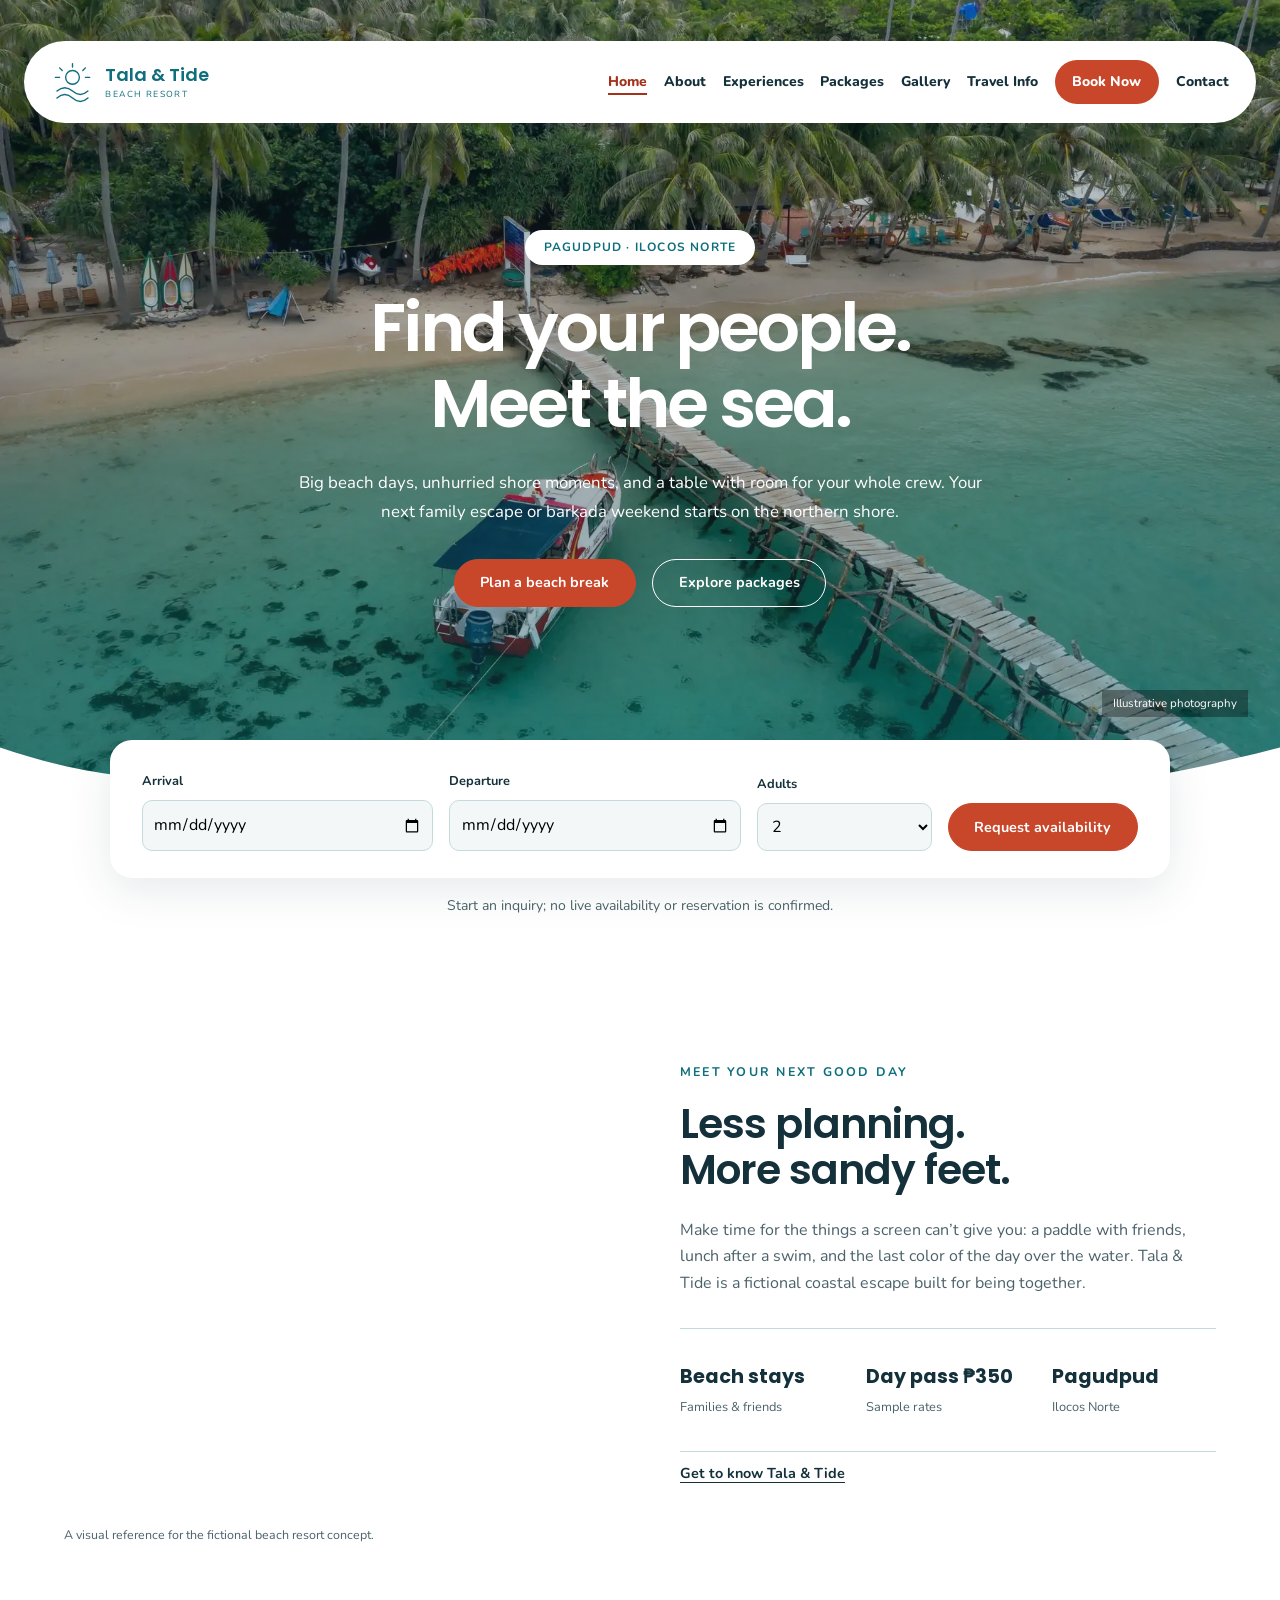
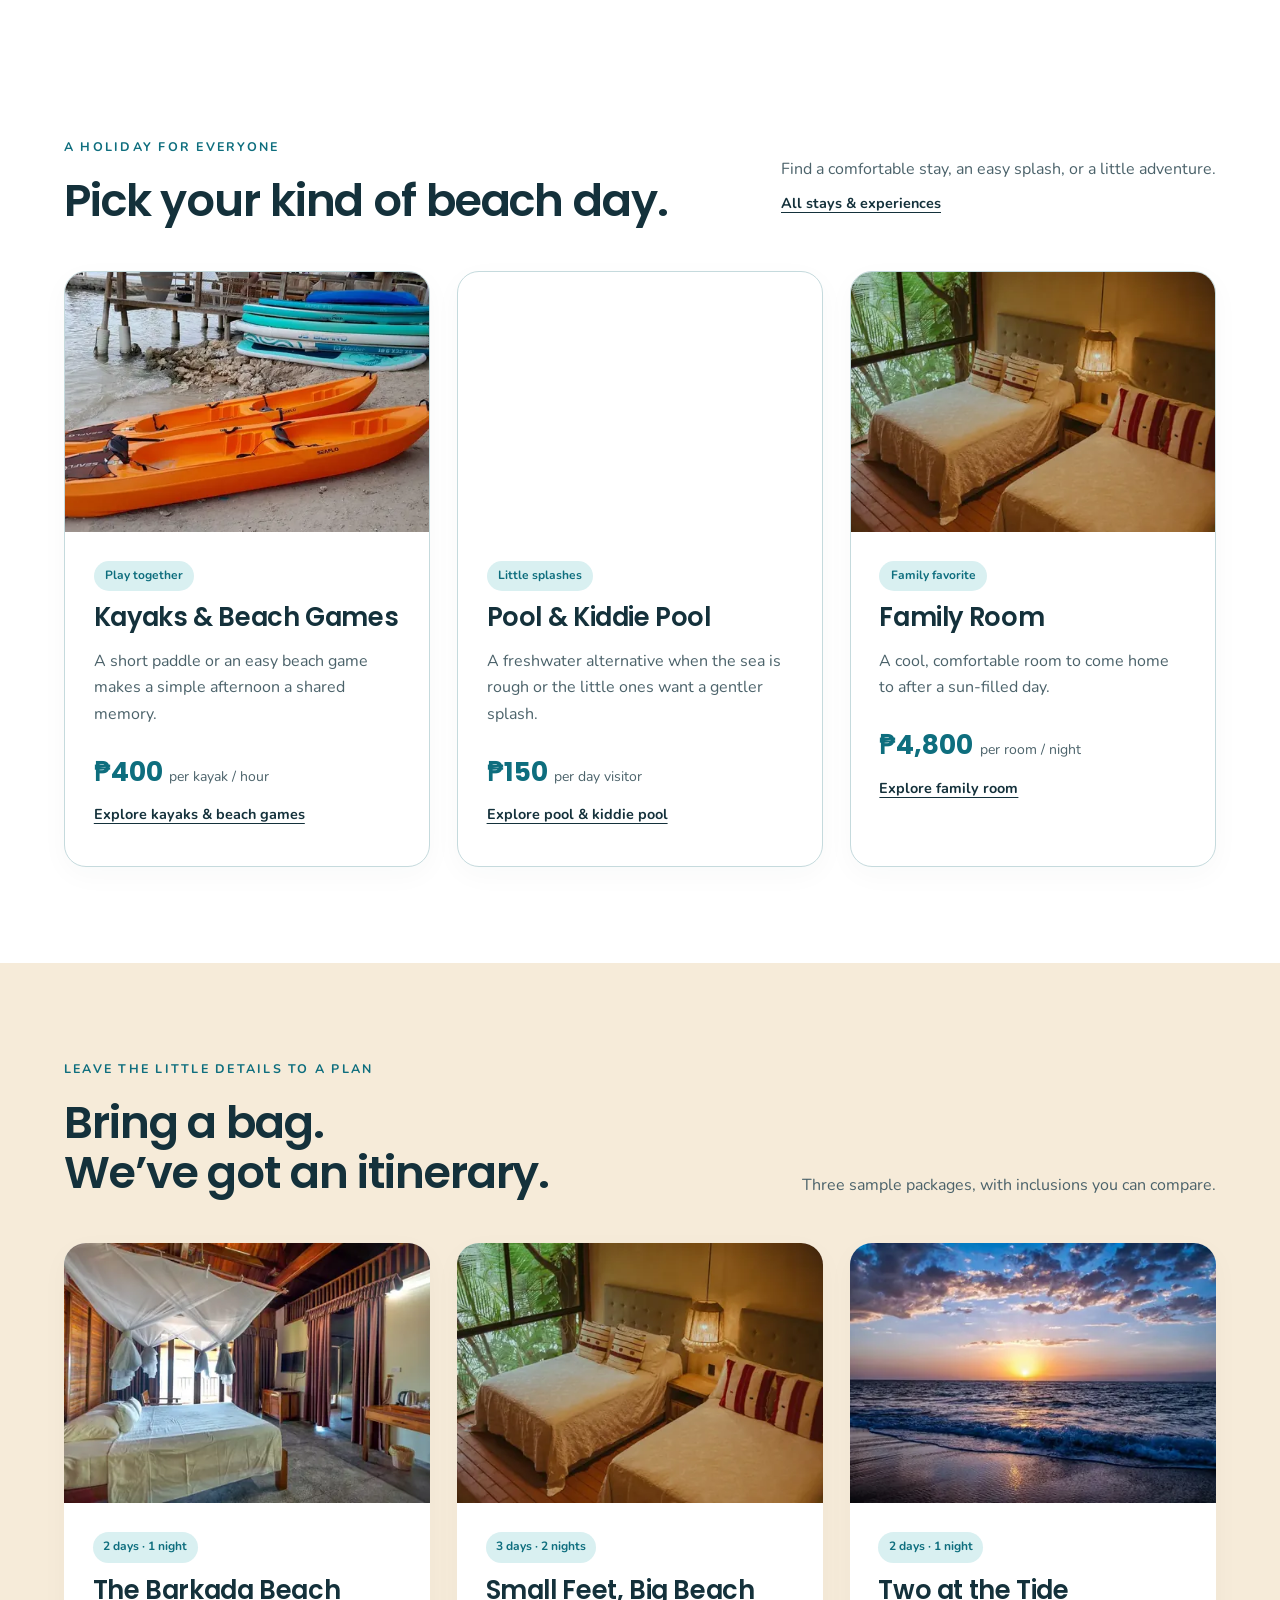
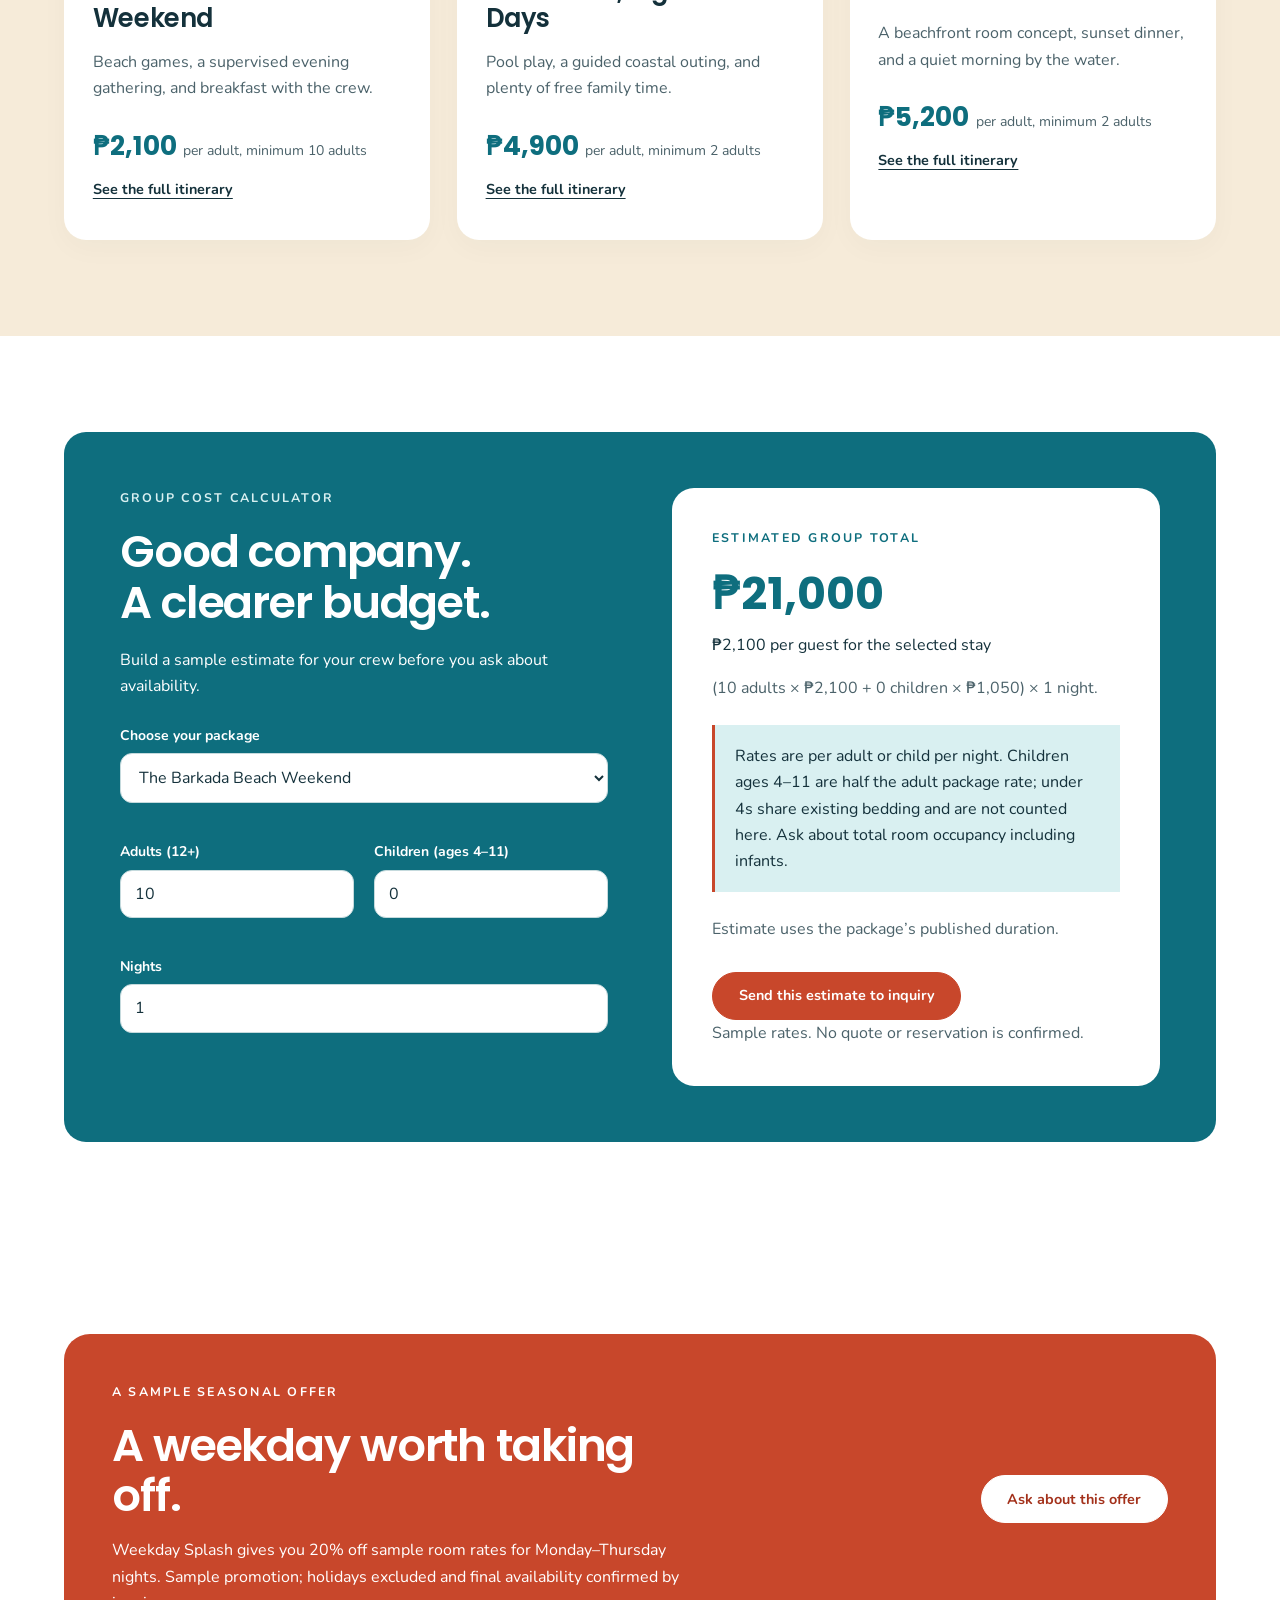
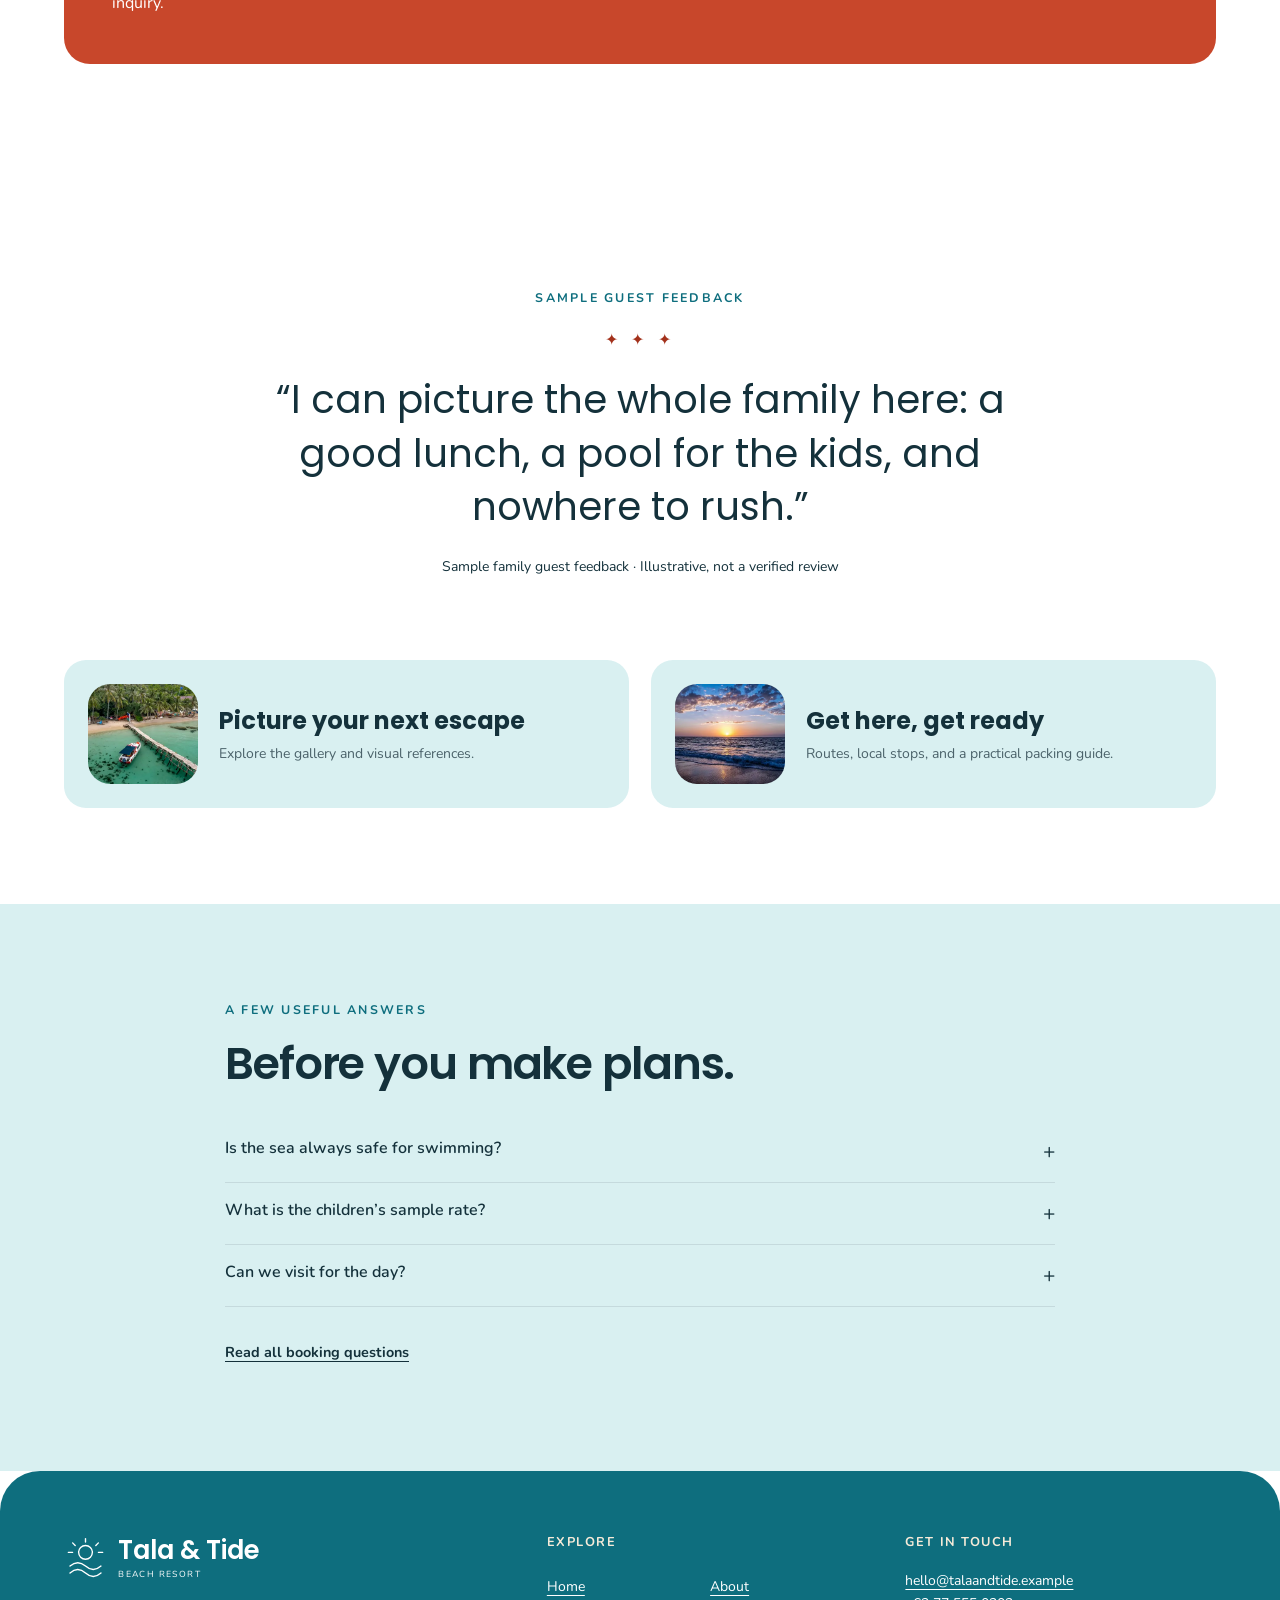
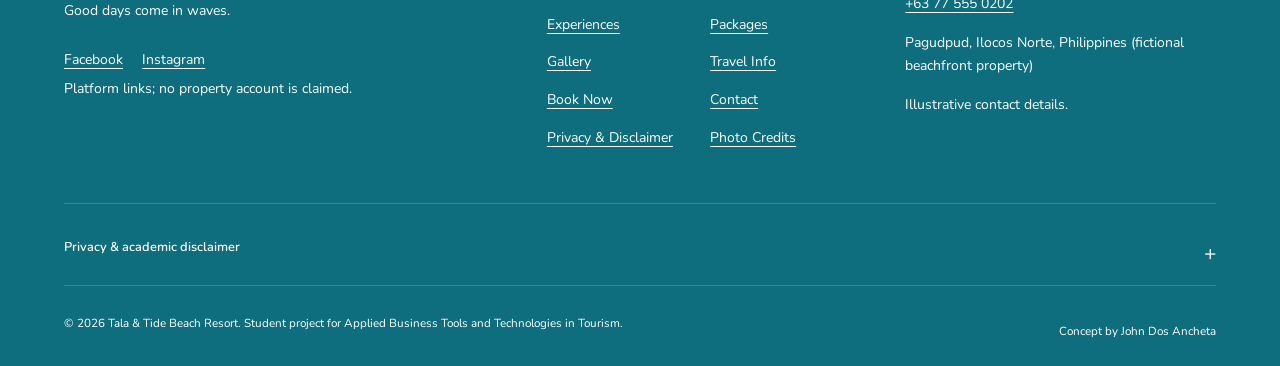
==== index.html @ 5be18d42 "Publish complete website for GitHub Pages" ====
<!DOCTYPE html><html lang="en"><head><meta charset="UTF-8"><meta name="viewport" content="width=device-width, initial-scale=1"><title>Tala &amp; Tide Beach Resort | Shared Escapes in Pagudpud</title><meta name="description" content="Meet Tala &amp; Tide Beach Resort, a fictional Pagudpud escape for families and friends. Explore beach stays, packages, a group calculator, and travel advice."><meta name="theme-color" content="#0E6E7E"><meta property="og:type" content="website"><meta property="og:title" content="Tala &amp; Tide Beach Resort | Shared Escapes in Pagudpud"><meta property="og:description" content="Meet Tala &amp; Tide Beach Resort, a fictional Pagudpud escape for families and friends. Explore beach stays, packages, a group calculator, and travel advice."><meta property="og:site_name" content="Tala &amp; Tide Beach Resort"><link rel="icon" type="image/svg+xml" href="data:image/svg+xml,%3Csvg%20xmlns%3D%22http%3A//www.w3.org/2000/svg%22%20viewBox%3D%220%200%2050%2050%22%3E%3Crect%20width%3D%2250%22%20height%3D%2250%22%20rx%3D%2212%22%20fill%3D%22%230E6E7E%22/%3E%3Cg%20transform%3D%22translate%283%203%29%20scale%28.88%29%22%20fill%3D%22none%22%20stroke%3D%22%23fff%22%20stroke-width%3D%222%22%3E%3Ccircle%20cx%3D%2225%22%20cy%3D%2219%22%20r%3D%228%22/%3E%3Cpath%20d%3D%22M25%203v4M10%208l3%203M40%208l-3%203M5%2019h5M40%2019h5M7%2035q9-8%2018%200t18%200M7%2043q9-8%2018%200t18%200%22/%3E%3C/g%3E%3C/svg%3E"><link rel="preload" href="fonts/nunito-latin.woff2" as="font" type="font/woff2" crossorigin><link rel="preload" href="fonts/poppins-600-latin.woff2" as="font" type="font/woff2" crossorigin><link rel="stylesheet" href="css/style.css"><script type="application/ld+json">{"@context": "https://schema.org", "@type": "Resort", "name": "Tala & Tide Beach Resort", "description": "Beach resort academic concept. Fictional property, rates, and contacts; no reservations or payments.", "address": {"@type": "PostalAddress", "addressLocality": "Pagudpud", "addressRegion": "Ilocos Norte", "addressCountry": "PH"}}</script><script defer src="js/form-config.js"></script><script defer src="js/site-data.js"></script><script defer src="js/main.js"></script></head><body class="coast"><a class="skip-link" href="#main">Skip to content</a><header class="site-header"><div class="header-inner "><a class="brand" href="index.html"><svg class="brand-mark" viewBox="0 0 50 50" fill="none" stroke="currentColor" stroke-width="1.6" stroke-linecap="round" stroke-linejoin="round" aria-hidden="true"><circle cx="25" cy="19" r="8"/><path d="M25 3v4M10 8l3 3M40 8l-3 3M5 19h5M40 19h5M7 35q9-8 18 0t18 0M7 43q9-8 18 0t18 0"/></svg><span class="brand-text"><strong>Tala &amp; Tide</strong><span>Beach resort</span></span><span class="sr-only">Home</span></a><button class="menu-toggle" aria-controls="site-nav" aria-expanded="false" aria-label="Open navigation"><svg viewBox="0 0 24 24" fill="none" stroke="currentColor" stroke-width="1.6" aria-hidden="true"><path d="M3 6h18M3 12h18M3 18h18"/></svg></button><nav class="site-nav" id="site-nav" aria-label="Main navigation"><span class="nav-mobile-brand">Tala &amp; Tide</span><button class="menu-close" aria-label="Close navigation">×</button><ul class="nav-list"><li><a  href="index.html" aria-current="page">Home</a></li><li><a  href="about.html" >About</a></li><li><a  href="stay.html" >Experiences</a></li><li><a  href="packages.html" >Packages</a></li><li><a  href="gallery.html" >Gallery</a></li><li><a  href="travel-info.html" >Travel Info</a></li><li><a class="nav-book" href="booking.html" >Book Now</a></li><li><a  href="contact.html" >Contact</a></li></ul></nav></div></header><main id="main"><section class="hero"><img class="hero-image" src="images/hero-shore.webp" srcset="images/hero-shore-480.webp 480w, images/hero-shore-640.webp 640w, images/hero-shore-960.webp 960w, images/hero-shore.webp 1800w" sizes="100vw" alt="Palm-lined beach with a wooden dock and boat on turquoise water" width="1800" height="1199" fetchpriority="high" decoding="async"><div class="hero-content wrap"><span class="eyebrow">Pagudpud · Ilocos Norte</span><h1>Find your people.<br>Meet the sea.</h1><p class="hero-intro">Big beach days, unhurried shore moments, and a table with room for your whole crew. Your next family escape or barkada weekend starts on the northern shore.</p><div class="actions"><a class="button " href="booking.html">Plan a beach break</a><a class="button light" href="packages.html">Explore packages</a></div></div><svg class="wave" viewBox="0 0 1440 100" preserveAspectRatio="none" aria-hidden="true"><path d="M0 35C280 130 430 0 720 45S1150 110 1440 35V100H0Z" fill="#fff"/></svg><span class="hero-note">Illustrative photography</span></section><div class="wrap availability-wrap"><form id="availability-form" class="availability" action="booking.html"><div><label for="quick-checkin">Arrival</label><input id="quick-checkin" name="checkin" type="date" required></div><div><label for="quick-checkout">Departure</label><input id="quick-checkout" name="checkout" type="date" required></div><div><label for="quick-guests">Adults</label><select id="quick-guests" name="adults"><option>2</option><option>4</option><option>6</option><option>8</option><option>10</option><option>12</option><option>15</option></select></div><button class="button" type="submit">Request availability</button><p id="availability-error" class="field-error" hidden>Choose an arrival from today onward and a departure after arrival.</p></form><p class="small muted" style="text-align:center;margin-top:1rem">Start an inquiry; no live availability or reservation is confirmed.</p></div><section class="section " id="discover"><div class="wrap intro-split"><div class="intro-photo reveal"><img class="" src="images/palm-beach.webp" srcset="images/palm-beach-480.webp 480w, images/palm-beach-640.webp 640w, images/palm-beach-960.webp 960w, images/palm-beach.webp 1100w" sizes="(max-width:767px) calc(100vw - 32px), (max-width:1023px) 50vw, 40vw" alt="Palm trees and sandy shoreline beneath a clear sky" width="1100" height="1467" loading="lazy" decoding="async"><p class="photo-caption">A visual reference for the fictional beach resort concept.</p></div><div class="intro-copy reveal"><span class="eyebrow">Meet your next good day</span><h2>Less planning.<br> More sandy feet.</h2><p class="muted">Make time for the things a screen can’t give you: a paddle with friends, lunch after a swim, and the last color of the day over the water. Tala & Tide is a fictional coastal escape built for being together.</p><div class="quick-facts"><div><strong>Beach stays</strong><span>Families & friends</span></div><div><strong>Day pass ₱350</strong><span>Sample rates</span></div><div><strong>Pagudpud</strong><span>Ilocos Norte</span></div></div><a class="text-link" href="about.html">Get to know Tala & Tide</a></div></div></section><section class="section"><div class="wrap"><div class="section-heading"><div><span class="eyebrow">A holiday for everyone</span><h2>Pick your kind of beach day.</h2></div><div><p class="muted">Find a comfortable stay, an easy splash, or a little adventure.</p><a class="text-link" href="stay.html">All stays & experiences</a></div></div><div class="card-grid"><article class="card reveal" data-offering="kayak-games"><img class="card-image" src="images/kayaks.webp" srcset="images/kayaks-480.webp 480w, images/kayaks-640.webp 640w, images/kayaks-960.webp 960w, images/kayaks.webp 1100w" sizes="(max-width:767px) calc(100vw - 32px), (max-width:1023px) 50vw, 40vw" alt="Orange kayaks and paddleboards resting on a sandy beach" width="1100" height="619" loading="lazy" decoding="async"><div class="card-body"><span class="card-tag">Play together</span><h3>Kayaks &amp; Beach Games</h3><p class="muted">A short paddle or an easy beach game makes a simple afternoon a shared memory.</p><div class="card-price"><strong>₱400</strong><span>per kayak / hour</span></div><a class="text-link" href="stay.html#kayak-games">Explore kayaks &amp; beach games</a></div></article><article class="card reveal" data-offering="pool-time"><img class="card-image" src="images/ocean-pool.webp" srcset="images/ocean-pool-480.webp 480w, images/ocean-pool-640.webp 640w, images/ocean-pool-960.webp 960w, images/ocean-pool.webp 1100w" sizes="(max-width:767px) calc(100vw - 32px), (max-width:1023px) 50vw, 40vw" alt="Tropical resort swimming pool beside the ocean and palm trees" width="1100" height="825" loading="lazy" decoding="async"><div class="card-body"><span class="card-tag">Little splashes</span><h3>Pool &amp; Kiddie Pool</h3><p class="muted">A freshwater alternative when the sea is rough or the little ones want a gentler splash.</p><div class="card-price"><strong>₱150</strong><span>per day visitor</span></div><a class="text-link" href="stay.html#pool-time">Explore pool &amp; kiddie pool</a></div></article><article class="card reveal" data-offering="family-room"><img class="card-image" src="images/room-twin.webp" srcset="images/room-twin-480.webp 480w, images/room-twin-640.webp 640w, images/room-twin-960.webp 960w, images/room-twin.webp 1100w" sizes="(max-width:767px) calc(100vw - 32px), (max-width:1023px) 50vw, 40vw" alt="Twin beds in a resort bedroom with a tropical window view" width="1100" height="734" loading="lazy" decoding="async"><div class="card-body"><span class="card-tag">Family favorite</span><h3>Family Room</h3><p class="muted">A cool, comfortable room to come home to after a sun-filled day.</p><div class="card-price"><strong>₱4,800</strong><span>per room / night</span></div><a class="text-link" href="stay.html#family-room">Explore family room</a></div></article></div></div></section><section class="section sand-section"><div class="wrap"><div class="section-heading"><div><span class="eyebrow">Leave the little details to a plan</span><h2>Bring a bag.<br>We’ve got an itinerary.</h2></div><div><p class="muted">Three sample packages, with inclusions you can compare.</p></div></div><div class="card-grid"><article class="card mini-package reveal"><img class="card-image" src="images/room-canopy.webp" srcset="images/room-canopy-480.webp 480w, images/room-canopy-640.webp 640w, images/room-canopy-960.webp 960w, images/room-canopy.webp 1100w" sizes="(max-width:767px) calc(100vw - 32px), (max-width:1023px) 50vw, 40vw" alt="Tropical bedroom with a canopy bed" width="1100" height="734" loading="lazy" decoding="async"><div class="card-body"><span class="card-tag">2 days · 1 night</span><h3>The Barkada Beach Weekend</h3><p class="muted">Beach games, a supervised evening gathering, and breakfast with the crew.</p><div class="card-price"><strong>₱2,100</strong><span>per adult, minimum 10 adults</span></div><a class="text-link" href="packages.html#barkada-weekend">See the full itinerary</a></div></article><article class="card mini-package reveal"><img class="card-image" src="images/room-twin.webp" srcset="images/room-twin-480.webp 480w, images/room-twin-640.webp 640w, images/room-twin-960.webp 960w, images/room-twin.webp 1100w" sizes="(max-width:767px) calc(100vw - 32px), (max-width:1023px) 50vw, 40vw" alt="Twin beds in a resort bedroom with a tropical window view" width="1100" height="734" loading="lazy" decoding="async"><div class="card-body"><span class="card-tag">3 days · 2 nights</span><h3>Small Feet, Big Beach Days</h3><p class="muted">Pool play, a guided coastal outing, and plenty of free family time.</p><div class="card-price"><strong>₱4,900</strong><span>per adult, minimum 2 adults</span></div><a class="text-link" href="packages.html#family-fun">See the full itinerary</a></div></article><article class="card mini-package reveal"><img class="card-image" src="images/sunset.webp" srcset="images/sunset-480.webp 480w, images/sunset-640.webp 640w, images/sunset-960.webp 960w, images/sunset.webp 1100w" sizes="(max-width:767px) calc(100vw - 32px), (max-width:1023px) 50vw, 40vw" alt="Warm sunset colors over gentle ocean waves" width="1100" height="731" loading="lazy" decoding="async"><div class="card-body"><span class="card-tag">2 days · 1 night</span><h3>Two at the Tide</h3><p class="muted">A beachfront room concept, sunset dinner, and a quiet morning by the water.</p><div class="card-price"><strong>₱5,200</strong><span>per adult, minimum 2 adults</span></div><a class="text-link" href="packages.html#sunset-escape">See the full itinerary</a></div></article></div></div></section><section class="section"><div class="wrap"><div class="planner reveal" id="estimate"><div><span class="eyebrow">Group cost calculator</span><h2>Good company.<br>A clearer budget.</h2><p>Build a sample estimate for your crew before you ask about availability.</p><div id="group-calculator" class="form-grid" style="margin-top:1.5rem"><div class="field full"><label for="calc-package">Choose your package</label><select id="calc-package"><option value="barkada-weekend">The Barkada Beach Weekend</option><option value="family-fun">Small Feet, Big Beach Days</option><option value="sunset-escape">Two at the Tide</option></select></div><div class="field"><label for="calc-adults">Adults (12+)</label><input id="calc-adults" type="number" min="1" max="30" value="10"></div><div class="field"><label for="calc-children">Children (ages 4–11)</label><input id="calc-children" type="number" min="0" max="20" value="0"></div><div class="field full"><label for="calc-nights">Nights</label><input id="calc-nights" type="number" min="1" max="14" value="1"></div></div><p class="planner-error" id="calc-error" role="status"></p></div><div class="planner-result" aria-live="polite"><span class="eyebrow">Estimated group total</span><strong class="result-number" id="calc-total">₱21,000</strong><p id="calc-per-head">₱2,100 per guest for the selected stay</p><p id="calc-breakdown" class="small muted"></p><div class="notice">Rates are per adult or child per night. Children ages 4–11 are half the adult package rate; under 4s share existing bedding and are not counted here. Ask about total room occupancy including infants.</div><p id="calc-duration-note" class="small muted"></p><div class="actions"><a class="button" id="calc-result-link" href="booking.html?item=barkada-weekend&amp;adults=10">Send this estimate to inquiry</a></div><p class="small muted">Sample rates. No quote or reservation is confirmed.</p></div></div></div></section><section class="section"><div class="wrap"><div class="promo reveal"><div><span class="eyebrow">A sample seasonal offer</span><h2>A weekday worth taking off.</h2><p>Weekday Splash gives you 20% off sample room rates for Monday–Thursday nights. Sample promotion; holidays excluded and final availability confirmed by inquiry.</p></div><a class="button " href="booking.html">Ask about this offer</a></div></div></section><section class="section"><div class="wrap"><div class="review reveal"><span class="eyebrow">Sample guest feedback</span><span class="stars" aria-hidden="true">✦ ✦ ✦</span><blockquote>“I can picture the whole family here: a good lunch, a pool for the kids, and nowhere to rush.”</blockquote><cite>Sample family guest feedback · Illustrative, not a verified review</cite></div><div class="teaser-grid"><a class="teaser" href="gallery.html"><img class="" src="images/hero-shore.webp" srcset="images/hero-shore-480.webp 480w, images/hero-shore-640.webp 640w, images/hero-shore-960.webp 960w, images/hero-shore.webp 1800w" sizes="(max-width:767px) calc(100vw - 32px), (max-width:1023px) 50vw, 40vw" alt="Palm-lined beach with a wooden dock and boat on turquoise water" width="1800" height="1199" loading="lazy" decoding="async"><div><strong>Picture your next escape</strong><span>Explore the gallery and visual references.</span></div></a><a class="teaser" href="travel-info.html"><img class="" src="images/sunset.webp" srcset="images/sunset-480.webp 480w, images/sunset-640.webp 640w, images/sunset-960.webp 960w, images/sunset.webp 1100w" sizes="(max-width:767px) calc(100vw - 32px), (max-width:1023px) 50vw, 40vw" alt="Warm sunset colors over gentle ocean waves" width="1100" height="731" loading="lazy" decoding="async"><div><strong>Get here, get ready</strong><span>Routes, local stops, and a practical packing guide.</span></div></a></div></div></section><section class="section panel-section"><div class="wrap"><div class="faq"><span class="eyebrow">A few useful answers</span><h2>Before you make plans.</h2><details><summary>Is the sea always safe for swimming?</summary><p>No. Sea conditions can change quickly. Follow guides and flags, stay in designated areas, and choose the pool if swimming is not advised.</p></details><details><summary>What is the children’s sample rate?</summary><p>For package calculator estimates, ages 4–11 are half the adult package rate; under 4s are not counted and share existing bedding. The final room capacity and price need confirmation.</p></details><details><summary>Can we visit for the day?</summary><p>Yes. The Beach Day Pass covers stated access and shared seating. Private cottages are a separate option.</p></details><p class="faq-footer"><a class="text-link" href="booking.html#faq">Read all booking questions</a></p></div></div></section></main><footer class="site-footer"><div class="wrap"><div class="footer-top"><div class="footer-brand"><a class="brand" href="index.html"><svg class="brand-mark" viewBox="0 0 50 50" fill="none" stroke="currentColor" stroke-width="1.6" stroke-linecap="round" stroke-linejoin="round" aria-hidden="true"><circle cx="25" cy="19" r="8"/><path d="M25 3v4M10 8l3 3M40 8l-3 3M5 19h5M40 19h5M7 35q9-8 18 0t18 0M7 43q9-8 18 0t18 0"/></svg><span class="brand-text"><strong>Tala &amp; Tide</strong><span>Beach resort</span></span><span class="sr-only">Home</span></a><p>Good days come in waves.</p><div class="social-links"><a href="https://www.facebook.com/" target="_blank" rel="noopener noreferrer">Facebook</a><a href="https://www.instagram.com/" target="_blank" rel="noopener noreferrer">Instagram</a></div><p class="small">Platform links; no property account is claimed.</p></div><div><h2>Explore</h2><div class="footer-links"><a href="index.html">Home</a><a href="about.html">About</a><a href="stay.html">Experiences</a><a href="packages.html">Packages</a><a href="gallery.html">Gallery</a><a href="travel-info.html">Travel Info</a><a href="booking.html">Book Now</a><a href="contact.html">Contact</a><a href="#privacy">Privacy &amp; Disclaimer</a><a href="gallery.html#photo-credits">Photo Credits</a></div></div><div><h2>Get in touch</h2><p><a href="mailto:hello@talaandtide.example">hello@talaandtide.example</a><br><a href="tel:+63775550202">+63 77 555 0202</a></p><p>Pagudpud, Ilocos Norte, Philippines (fictional beachfront property)</p><p class="small">Illustrative contact details.</p></div></div><details class="footer-policy" id="privacy"><summary>Privacy &amp; academic disclaimer</summary><p>This website was created for academic purposes. Business, rates, and contact details are fictional. No personal data is stored. In the current demonstration, form entries stay on the page and are not sent. A copied or downloaded draft stays under your control. No reservations or payments are made.</p><p>Photographs are licensed visual references, not photographs of this fictional property. Sample guest feedback is illustrative, not verified testimony. Maps show public town references. Any future inquiry service must have its privacy terms reviewed before activation.</p></details><div class="footer-bottom"><p>© 2026 Tala &amp; Tide Beach Resort. Student project for Applied Business Tools and Technologies in Tourism.</p><p>Concept by John Dos Ancheta</p></div></div></footer></body></html>
---- css/style.css ----
/* Self-hosted Google Fonts; latin subset; source records and OFL licenses included. */

/* latin: Nunito */
@font-face {
  font-family: 'Nunito';
  font-style: normal;
  font-weight: 400 800;
  font-display: swap;
  src: url('../fonts/nunito-latin.woff2') format('woff2');
  unicode-range: U+0000-00FF, U+0131, U+0152-0153, U+02BB-02BC, U+02C6, U+02DA, U+02DC, U+0304, U+0308, U+0329, U+2000-206F, U+20AC, U+2122, U+2191, U+2193, U+2212, U+2215, U+FEFF, U+FFFD;
}

/* latin: Poppins */
@font-face {
  font-family: 'Poppins';
  font-style: normal;
  font-weight: 400;
  font-display: swap;
  src: url('../fonts/poppins-400-latin.woff2') format('woff2');
  unicode-range: U+0000-00FF, U+0131, U+0152-0153, U+02BB-02BC, U+02C6, U+02DA, U+02DC, U+0304, U+0308, U+0329, U+2000-206F, U+20AC, U+2122, U+2191, U+2193, U+2212, U+2215, U+FEFF, U+FFFD;
}

/* latin: Poppins */
@font-face {
  font-family: 'Poppins';
  font-style: normal;
  font-weight: 500;
  font-display: swap;
  src: url('../fonts/poppins-500-latin.woff2') format('woff2');
  unicode-range: U+0000-00FF, U+0131, U+0152-0153, U+02BB-02BC, U+02C6, U+02DA, U+02DC, U+0304, U+0308, U+0329, U+2000-206F, U+20AC, U+2122, U+2191, U+2193, U+2212, U+2215, U+FEFF, U+FFFD;
}

/* latin: Poppins */
@font-face {
  font-family: 'Poppins';
  font-style: normal;
  font-weight: 600;
  font-display: swap;
  src: url('../fonts/poppins-600-latin.woff2') format('woff2');
  unicode-range: U+0000-00FF, U+0131, U+0152-0153, U+02BB-02BC, U+02C6, U+02DA, U+02DC, U+0304, U+0308, U+0329, U+2000-206F, U+20AC, U+2122, U+2191, U+2193, U+2212, U+2215, U+FEFF, U+FFFD;
}

/* latin: Poppins */
@font-face {
  font-family: 'Poppins';
  font-style: normal;
  font-weight: 700;
  font-display: swap;
  src: url('../fonts/poppins-700-latin.woff2') format('woff2');
  unicode-range: U+0000-00FF, U+0131, U+0152-0153, U+02BB-02BC, U+02C6, U+02DA, U+02DC, U+0304, U+0308, U+0329, U+2000-206F, U+20AC, U+2122, U+2191, U+2193, U+2212, U+2215, U+FEFF, U+FFFD;
}

*{box-sizing:border-box}html{scroll-behavior:smooth;scroll-padding-top:7rem}body{margin:0;background:var(--paper);color:var(--ink);font-family:var(--body-font);font-size:1rem;line-height:1.65}body.menu-open{overflow:hidden}button,input,select,textarea{font:inherit}button,a,input,select,textarea,summary{-webkit-tap-highlight-color:transparent}img{display:block;width:100%;height:auto}a{color:inherit;text-underline-offset:.25em}button{cursor:pointer}button:disabled{cursor:wait;opacity:.65}a,button{touch-action:manipulation}h1,h2,h3,h4,p{margin:0}h1,h2,h3,h4{font-family:var(--heading-font);font-weight:var(--heading-weight,500);line-height:1.12}h1{font-size:clamp(2.65rem,5vw,4.8rem);letter-spacing:-.035em}h2{font-size:clamp(2rem,3.5vw,3.3rem);letter-spacing:-.025em}h3{font-size:1.6rem;letter-spacing:-.015em}p+p{margin-top:1rem}ul,ol{padding-left:1.25rem}li+li{margin-top:.4rem}::selection{background:var(--accent);color:white}:focus-visible{outline:3px solid var(--focus);outline-offset:5px}input:focus-visible,select:focus-visible,textarea:focus-visible{outline-offset:2px}button{border:0}.skip-link{position:fixed;top:1rem;left:1rem;z-index:1000;padding:1rem;background:var(--primary);color:white;transform:translateY(-200%)}.skip-link:focus{transform:translateY(0)}.sr-only{position:absolute;width:1px;height:1px;overflow:hidden;clip:rect(0,0,0,0);white-space:nowrap}.wrap{width:min(1200px,calc(100% - 6rem));margin-inline:auto}.section{padding-block:6rem}.section-heading{display:flex;align-items:flex-end;justify-content:space-between;gap:2rem;margin-bottom:2.8rem}.section-heading p{max-width:30rem}.eyebrow{font-size:.78rem;font-weight:700;letter-spacing:.18em;text-transform:uppercase;display:block;margin-bottom:1.15rem;color:var(--primary)}.muted{color:var(--muted)}.small{font-size:.875rem}.section-number{font-family:var(--heading-font);font-size:3rem;color:var(--accent)}.button{display:inline-flex;align-items:center;justify-content:center;min-height:48px;padding:.8rem 1.6rem;text-decoration:none;font-size:.9rem;font-weight:700;background:var(--accent);color:var(--button-text);border:1px solid var(--accent);border-radius:var(--radius);transition:background .2s,transform .2s,box-shadow .2s;line-height:1.4;text-align:center}.button:hover{transform:translateY(-2px);background:var(--accent-dark);border-color:var(--accent-dark)}.button.secondary{background:transparent;color:var(--primary);border-color:var(--primary)}.button.secondary:hover{background:var(--panel)}.button.light{background:transparent;color:#fff;border-color:#fff}.button.light:hover{background:#ffffff18}.text-link{display:inline-flex;align-items:center;min-height:44px;font-size:.9rem;font-weight:700}.actions{display:flex;flex-wrap:wrap;gap:1rem;align-items:center;margin-top:1.8rem}.brand{display:flex;align-items:center;gap:.7rem;text-decoration:none;color:var(--primary);line-height:1.2}.brand-mark{width:38px;height:38px;flex:none}.brand-text strong{display:block;font-family:var(--heading-font);font-size:1.15rem;font-weight:var(--heading-weight,500)}.brand-text span{display:block;font-size:.65rem;letter-spacing:.16em;text-transform:uppercase;margin-top:.2rem}.header-inner{display:flex;align-items:center;justify-content:space-between;gap:1.4rem}.nav-list{display:flex;gap:1.35rem;align-items:center;list-style:none;padding:0;margin:0}.nav-list li+li{margin:0}.nav-list a{display:flex;align-items:center;min-height:44px;text-decoration:none;font-size:.84rem;font-weight:600;white-space:nowrap}.nav-list a:hover,.nav-list a[aria-current]{color:var(--accent-dark)}.nav-list a[aria-current]:not(.nav-book){box-shadow:inset 0 -2px var(--accent)}.nav-list a.nav-book{padding:.65rem 1.1rem;background:var(--accent);color:var(--button-text);border-radius:var(--radius)}.menu-toggle,.menu-close{display:none;width:48px;height:48px;border:1px solid var(--line);background:var(--paper);color:var(--ink);align-items:center;justify-content:center;font-size:1.5rem}.menu-toggle svg{width:23px;height:23px}.nav-mobile-brand{display:none}.hero{position:relative;isolation:isolate;overflow:hidden}.hero-image{position:absolute;inset:0;height:100%;object-fit:cover;z-index:-2}.hero .eyebrow,.hero .muted{color:inherit}.hero-content{position:relative}.hero-intro{max-width:36rem;margin-top:1.5rem;font-size:1.08rem;line-height:1.75}.hero-note{position:absolute;bottom:1.5rem;right:2rem;color:white;font-size:.72rem;background:#0005;padding:.25rem .7rem}.hero-bottom{display:flex;align-items:center;justify-content:space-between;gap:2rem}.hero-bottom span{font-size:.78rem;letter-spacing:.12em;text-transform:uppercase}.subhero{padding:4.6rem 0 3.8rem;border-bottom:1px solid var(--line);background:var(--panel)}.subhero .wrap{display:grid;grid-template-columns:1.5fr 1fr;gap:3rem;align-items:center}.subhero p{max-width:42rem;margin-top:1.35rem}.subhero img{height:260px;object-fit:cover;border-radius:var(--card-radius)}.subhero .breadcrumb{font-size:.8rem;margin-bottom:1rem;color:var(--muted)}.intro-split{display:grid;grid-template-columns:1fr 1fr;gap:5rem;align-items:center}.intro-photo{position:relative}.intro-photo img{height:500px;object-fit:cover;border-radius:var(--card-radius)}.photo-caption{margin-top:.7rem;font-size:.78rem;color:var(--muted)}.intro-copy>p{margin-top:1.5rem}.quick-facts{display:grid;grid-template-columns:repeat(3,1fr);gap:1.4rem;padding-block:2rem;border-block:1px solid var(--line);margin-top:2rem}.quick-facts strong{display:block;font-family:var(--heading-font);font-size:1.2rem}.quick-facts span{font-size:.8rem;color:var(--muted)}.card-grid{display:grid;grid-template-columns:repeat(3,minmax(0,1fr));gap:1.65rem}.card{overflow:hidden;border:1px solid var(--line);border-radius:var(--card-radius);background:var(--card-bg,var(--paper));box-shadow:var(--card-shadow,none);position:relative}.card-image{height:260px;object-fit:cover;transition:transform .3s}.card:hover .card-image{transform:scale(1.025)}.card-body{padding:1.8rem}.card-tag{display:inline-block;color:var(--primary);font-size:.75rem;font-weight:700;letter-spacing:.09em;text-transform:uppercase;margin-bottom:.8rem}.card h3{margin-bottom:1rem}.card p{margin-bottom:1rem}.card-price{display:flex;align-items:baseline;gap:.4rem;margin-top:1.4rem;flex-wrap:wrap}.card-price strong{font-family:var(--heading-font);font-size:1.65rem;color:var(--primary)}.card-price span{font-size:.78rem;color:var(--muted)}.card .button{margin-top:1.2rem}.offering-meta{display:grid;grid-template-columns:1fr 1fr;gap:.8rem;font-size:.8rem;border-top:1px solid var(--line);padding-top:1rem}.offering-meta dt{font-weight:700}.offering-meta dd{margin:0;color:var(--muted)}.features{font-size:.9rem}.feature-grid{display:grid;grid-template-columns:repeat(4,1fr);gap:1.6rem}.feature-tile{padding:1.5rem 0;border-top:2px solid var(--accent)}.feature-tile h3{font-size:1.3rem;margin:.8rem 0}.feature-tile p{font-size:.95rem}.feature-index{font-size:.8rem;font-weight:700;color:var(--accent-dark);letter-spacing:.08em}.panel-section{background:var(--panel)}.dark-section{background:var(--primary);color:var(--paper)}.dark-section .eyebrow{color:var(--light-accent)}.dark-section .card{--card-bg:var(--paper);color:var(--ink)}.dark-section .muted{color:#ffffffb8}.promo{display:grid;grid-template-columns:1.4fr 1fr;gap:3rem;align-items:center;padding:3rem;background:var(--primary);color:white;border-radius:var(--card-radius);position:relative}.promo .eyebrow{color:var(--light-accent)}.promo p{margin-top:1rem;max-width:43rem}.promo .button{justify-self:end}.review{max-width:780px;text-align:center;margin:auto;padding:2rem 0}.review blockquote{font-family:var(--heading-font);font-size:clamp(1.7rem,3vw,2.7rem);line-height:1.4;margin:1.2rem 0}.review cite{font-style:normal;font-size:.875rem}.review .stars{color:var(--accent-dark);letter-spacing:.3em;font-size:1rem}.teaser-grid{display:grid;grid-template-columns:repeat(2,1fr);gap:1.4rem;margin-top:3rem}.teaser{display:flex;gap:1.3rem;align-items:center;padding:1.5rem;border:1px solid var(--line);text-decoration:none;border-radius:var(--card-radius);transition:background .2s}.teaser:hover{background:var(--panel)}.teaser strong{display:block;font-family:var(--heading-font);font-size:1.5rem}.teaser img{width:110px;height:100px;object-fit:cover;border-radius:var(--card-radius)}.teaser span{font-size:.875rem;color:var(--muted)}.availability{padding:1.7rem 2rem;display:grid;grid-template-columns:1fr 1fr .6fr auto;gap:1rem;align-items:end;background:white;color:var(--ink);position:relative;z-index:2;border-radius:22px;box-shadow:0 12px 45px #14313b1a}.availability label{font-size:.8rem;font-weight:700}.availability input,.availability select{background:#f4f7f7;border:1px solid var(--line);border-radius:10px;min-height:48px;padding:.65rem;width:100%;margin-top:.4rem}.planner{display:grid;grid-template-columns:1fr 1fr;gap:4rem;padding:3.5rem;background:var(--panel);border:1px solid var(--line);border-radius:var(--card-radius)}.planner h2{margin-bottom:1.2rem}.planner .field{margin-bottom:1rem}.planner-result{padding:2rem;background:var(--paper);border:1px solid var(--line);border-radius:var(--card-radius);align-self:center}.planner-result .result-number{font-family:var(--heading-font);font-size:2.8rem;line-height:1.2;color:var(--primary);display:block;margin:.7rem 0}.planner-result h3{margin:.7rem 0}.planner-result p{font-size:.9rem}.planner-error{color:#a12620;margin-top:1rem}.field label{display:block;font-size:.875rem;font-weight:700;margin-bottom:.4rem}.field input,.field select,.field textarea{width:100%;min-height:48px;border:1px solid var(--line);padding:.75rem .85rem;border-radius:var(--input-radius,4px);background:var(--paper);color:var(--ink);line-height:1.4}.field textarea{min-height:130px;resize:vertical}.field .hint{font-size:.8rem;color:var(--muted);display:block;margin-top:.3rem}.field [aria-invalid=true]{border-color:#b52a21}.field-error{color:#a12620;font-size:.8rem;display:block;min-height:0}.field-error:not(:empty){margin-top:.35rem}.form-grid{display:grid;grid-template-columns:1fr 1fr;gap:1.3rem}.form-grid .full{grid-column:1/-1}.check-row{display:flex;gap:.75rem;align-items:flex-start;font-size:.875rem}.check-row input{width:20px;height:20px;flex:none;margin-top:.22rem;accent-color:var(--primary)}.form-card{padding:2.5rem;background:var(--paper);border:1px solid var(--line);border-radius:var(--card-radius)}.form-layout{display:grid;grid-template-columns:minmax(0,1.7fr) minmax(0,1fr);gap:3rem;align-items:start}.form-aside{position:sticky;top:8rem}.form-aside h2{font-size:2rem;margin-bottom:1.3rem}.steps{list-style:none;padding:0;counter-reset:steps}.steps li{counter-increment:steps;position:relative;padding-left:2.6rem;margin-bottom:1.6rem}.steps li:before{content:counter(steps);position:absolute;left:0;top:0;width:28px;height:28px;border:1px solid var(--line);display:grid;place-items:center;font-size:.8rem;color:var(--primary)}.steps strong{display:block;margin-bottom:.25rem}.steps p{font-size:.9rem;color:var(--muted)}.notice{padding:1.1rem 1.25rem;border-left:3px solid var(--accent);background:var(--panel);font-size:.875rem;margin:1.5rem 0}.form-status{margin-top:1.5rem;padding:1.3rem;background:var(--panel);border-radius:var(--card-radius)}.form-status pre{font:inherit;font-size:.8rem;white-space:pre-wrap;overflow-wrap:anywhere;line-height:1.6;margin:1rem 0;max-height:280px;overflow:auto}.form-status h3{font-size:1.3rem;margin-bottom:.7rem}.form-status[hidden]{display:none}.honeypot{position:absolute;left:-9999px;opacity:0}.error-summary{color:#a12620;font-weight:600;font-size:.9rem;margin-bottom:1rem}.package-stack{display:grid;gap:3rem}.package{display:grid;grid-template-columns:minmax(0,.9fr) minmax(0,1.4fr);border:1px solid var(--line);border-radius:var(--card-radius);overflow:hidden;background:var(--paper)}.package-visual{position:relative;background:var(--panel)}.package-visual img{height:100%;min-height:450px;object-fit:cover}.package-body{padding:2.8rem}.package h2{font-size:2.25rem}.package-body>p{margin-top:1rem}.package-facts{display:flex;gap:.6rem;flex-wrap:wrap;margin-top:1rem}.chip{font-size:.75rem;font-weight:700;border:1px solid var(--line);border-radius:var(--radius);padding:.35rem .65rem;background:var(--panel)}.package-columns{display:grid;grid-template-columns:1fr 1fr;gap:1.3rem;margin-top:1.6rem}.package-columns h3{font-size:1rem;font-family:var(--body-font);font-weight:700}.package-columns ul{font-size:.875rem}.itinerary{margin-top:1.6rem}.itinerary h3{font-size:1.3rem;margin-bottom:1rem}.itinerary details,.faq details{border-bottom:1px solid var(--line)}summary{cursor:pointer;list-style:none;display:flex;justify-content:space-between;gap:1rem;min-height:50px;padding:1rem 0;font-weight:600;line-height:1.4}summary::-webkit-details-marker{display:none}summary:after{content:'+';font-weight:400;font-size:1.3rem}details[open]>summary:after{content:'−'}details p{padding:0 0 1.3rem;font-size:.95rem;color:var(--muted)}.faq{max-width:830px;margin:auto}.faq>h2{margin-bottom:2rem}.faq-footer{margin-top:1.5rem}.itinerary-tabs{display:flex;gap:.6rem;margin-bottom:1rem}.itinerary-tabs button{padding:.55rem 1rem;border-radius:99px;background:var(--panel);border:1px solid var(--line);color:var(--ink);font-weight:700;font-size:.875rem}.itinerary-tabs button[aria-selected=true]{background:var(--primary);color:#fff}.tab-panel{font-size:.9rem;padding:1rem;background:var(--panel);border-radius:12px}.tab-panel[hidden]{display:none}.trail-timeline{list-style:none;padding:0;margin:1rem 0}.trail-timeline li{position:relative;border-left:2px solid var(--accent);padding:0 0 1.25rem 1.5rem;margin:0}.trail-timeline li:before{content:'';position:absolute;width:10px;height:10px;background:var(--accent);border-radius:50%;left:-6px;top:.5rem}.trail-timeline strong{display:block;font-size:.8rem;text-transform:uppercase;letter-spacing:.06em}.trail-timeline p{font-size:.9rem;color:var(--muted)}.booking-instructions{font-size:.8rem;color:var(--muted);margin:1rem 0}.booking-instructions ol{padding-left:1.2rem}.filters{display:flex;gap:.65rem;flex-wrap:wrap;margin:0 0 2.5rem}.filter{min-height:44px;background:transparent;border:1px solid var(--line);color:var(--ink);padding:.55rem 1.1rem;border-radius:var(--radius);font-weight:600;font-size:.875rem}.filter[aria-pressed=true]{background:var(--primary);border-color:var(--primary);color:#fff}.gallery-grid{display:grid;grid-template-columns:repeat(3,minmax(0,1fr));gap:1.5rem}.gallery-item{margin:0;min-width:0}.gallery-item[hidden]{display:none}.gallery-item button{width:100%;padding:0;background:transparent;overflow:hidden;border-radius:var(--card-radius);position:relative}.gallery-item button:after{content:'View photo';position:absolute;bottom:1rem;left:1rem;padding:.35rem .7rem;background:#000b;color:white;font-size:.75rem;opacity:0;transition:opacity .2s}.gallery-item button:hover:after,.gallery-item button:focus-visible:after{opacity:1}.gallery-item img{height:260px;object-fit:cover;transition:transform .3s}.gallery-item button:hover img{transform:scale(1.03)}.gallery-item figcaption{padding:.7rem 0;font-size:.9rem}.gallery-item .credit{display:block;font-size:.72rem;color:var(--muted);margin-top:.3rem}.lightbox{border:0;padding:0;background:#132019;color:white;width:min(1050px,calc(100% - 2rem));max-height:90vh}.lightbox::backdrop{background:#000d}.lightbox-toolbar{display:flex;align-items:center;justify-content:space-between;padding:.7rem 1rem}.lightbox-toolbar button,.lightbox-controls button{background:transparent;color:white;min-width:48px;min-height:48px;border:1px solid #ffffff66}.lightbox img{height:min(60vh,600px);object-fit:contain;background:#000}.lightbox-caption{padding:1rem 1.5rem}.lightbox-caption p{font-size:.9rem}.lightbox-controls{display:flex;gap:.6rem}.credit-list{display:grid;grid-template-columns:repeat(2,1fr);gap:.7rem 2rem;list-style:none;padding:0;font-size:.8rem}.credit-list li{padding-block:.5rem;border-bottom:1px solid var(--line);overflow-wrap:anywhere}.video-layout{display:grid;grid-template-columns:1fr 1.2fr;gap:3rem;align-items:center}.video-layout video{width:100%;aspect-ratio:16/9;background:var(--primary);border-radius:var(--card-radius)}.video-layout p{margin-top:1rem}.about-grid{display:grid;grid-template-columns:1fr 1fr;gap:3rem 4rem}.about-block h2{font-size:2rem;margin-bottom:1rem}.about-block.wide{grid-column:1/-1}.mission-vision{display:grid;grid-template-columns:1fr 1fr;gap:2rem;background:var(--panel);padding:2.5rem;border-radius:var(--card-radius)}.timeline{display:grid;grid-template-columns:repeat(3,1fr);gap:2rem;margin-top:2rem}.timeline strong{font-family:var(--heading-font);font-size:2.2rem;color:var(--accent-dark)}.timeline h3{font-size:1.3rem;margin:.6rem 0}.timeline p{font-size:.95rem}.eco-grid{display:grid;grid-template-columns:repeat(3,1fr);gap:2rem}.eco-grid h3{font-size:1.3rem;margin-bottom:.8rem}.eco-grid>div{border-top:3px solid var(--accent);padding-top:1.4rem}.destination-layout{display:grid;grid-template-columns:1fr 1fr;gap:3rem}.destination-layout h3{margin:1.8rem 0 1rem}.route-card{padding:1.5rem;border:1px solid var(--line);border-radius:var(--card-radius);margin-bottom:1rem}.route-card h3{font-size:1.2rem;margin:0 0 .7rem}.route-card .time{font-weight:700;color:var(--primary);display:block;margin:.7rem 0}.route-card p{font-size:.9rem}.map-frame{width:100%;height:390px;border:1px solid var(--line);border-radius:var(--card-radius);background:var(--panel)}.map-caption{font-size:.8rem;margin-top:.8rem;color:var(--muted)}.attraction-list{display:grid;grid-template-columns:repeat(2,1fr);gap:1.5rem;margin-top:2rem}.attraction{padding:1.5rem;border:1px solid var(--line);border-radius:var(--card-radius)}.attraction h3{font-size:1.25rem;margin-bottom:.7rem}.attraction p{font-size:.9rem}.guide-grid{display:grid;grid-template-columns:repeat(3,1fr);gap:2rem}.guide-block{padding-top:1.3rem;border-top:2px solid var(--accent)}.guide-block h3{font-size:1.3rem;margin-bottom:.8rem}.guide-block p{font-size:.95rem}.emergency{background:var(--primary);color:white;padding:1.5rem;border-radius:var(--card-radius)}.emergency .text-link{font-size:1.5rem}.source-list{font-size:.8rem;columns:2;column-gap:2.5rem}.source-list li{break-inside:avoid;margin-bottom:.6rem}.contact-details{display:grid;grid-template-columns:1fr 1fr;gap:1.5rem;margin-bottom:2rem}.contact-details div{border-top:1px solid var(--line);padding-top:1rem;overflow-wrap:anywhere}.contact-details strong{display:block;font-size:.8rem;letter-spacing:.08em;text-transform:uppercase;margin-bottom:.6rem}.contact-details a{display:inline-flex;align-items:center;min-height:44px}.site-footer{background:var(--primary);color:var(--paper);padding:4rem 0 1.5rem}.footer-top{display:grid;grid-template-columns:1.4fr 1fr 1fr;gap:3rem;margin-bottom:3rem}.site-footer .brand{color:var(--paper);margin-bottom:1.2rem}.site-footer .brand-text strong{font-size:1.8rem}.site-footer .brand-mark{width:45px;height:45px}.site-footer p,.site-footer a:not(.brand){font-size:.875rem}.site-footer h2{font-family:var(--body-font);font-size:.8rem;font-weight:700;letter-spacing:.12em;text-transform:uppercase;color:var(--light-accent);margin-bottom:1.2rem}.footer-links{display:grid;grid-template-columns:1fr 1fr;gap:.1rem 1rem}.footer-links a,.social-links a{min-height:36px;display:inline-flex;align-items:center}.social-links{display:flex;gap:1.2rem;flex-wrap:wrap;margin-top:1.2rem}.footer-bottom{border-top:1px solid #ffffff30;padding-top:1.3rem;display:flex;align-items:center;justify-content:space-between;gap:2rem}.footer-bottom p{font-size:.73rem}.footer-policy{border-top:1px solid #ffffff30;margin-top:2rem;padding-top:1.2rem}.footer-policy summary{font-size:.8rem;min-height:44px}.footer-policy p{font-size:.8rem;color:#ffffffc9}.reveal{opacity:1}.js-motion .reveal{opacity:0;transform:translateY(15px);transition:opacity .3s,transform .3s}.js-motion .reveal.visible{opacity:1;transform:none}.empty-message{padding:2rem;text-align:center;border:1px solid var(--line)}[hidden]{display:none!important}
@media(min-width:1280px){.wrap{width:min(1200px,calc(100% - 8rem))}}
@media(max-width:1100px){.nav-list{gap:.8rem}.nav-list a{font-size:.78rem}.wrap{width:calc(100% - 4rem)}.intro-split{gap:3rem}.planner{gap:2rem;padding:2.5rem}.card-grid{gap:1.2rem}.card-body{padding:1.4rem}.card-image{height:230px}.feature-grid{grid-template-columns:repeat(2,1fr)}}
@media(max-width:1023px){html{scroll-padding-top:6rem}.section{padding-block:4.5rem}.menu-toggle{display:inline-flex}.site-nav{position:fixed;inset:0;background:var(--paper);z-index:102;padding:5.5rem 2rem 2rem;display:none;overflow-y:auto}.site-nav.is-open{display:block}.nav-list{display:flex;flex-direction:column;align-items:stretch;gap:0;max-width:650px;margin:auto}.nav-list a{font-size:1.4rem;min-height:58px;padding:.7rem 0;white-space:normal}.nav-list a.nav-book{padding:1rem 1.3rem;justify-content:center;margin-top:1rem}.menu-close{display:inline-flex;position:absolute;right:1.5rem;top:1.5rem}.nav-mobile-brand{display:block;position:absolute;left:2rem;top:2rem;font-family:var(--heading-font);font-size:1.3rem}.subhero .wrap{grid-template-columns:1.5fr .8fr;gap:2rem}.subhero img{height:240px}.card-grid{grid-template-columns:repeat(2,minmax(0,1fr))}.form-layout{gap:2rem;grid-template-columns:1.4fr 1fr}.form-card{padding:1.8rem}.package-body{padding:2rem}.package{grid-template-columns:.75fr 1.4fr}.package-visual img{min-height:350px}.package-columns{grid-template-columns:1fr}.gallery-grid{grid-template-columns:repeat(2,minmax(0,1fr))}.guide-grid{grid-template-columns:repeat(2,1fr)}.footer-top{gap:2rem;grid-template-columns:1.3fr 1fr 1fr}.availability{grid-template-columns:1fr 1fr}.availability .button{min-height:48px}.intro-photo img{height:410px}}
@media(max-width:767px){.wrap{width:calc(100% - 2.5rem)}.section{padding-block:3.5rem}.section-heading{align-items:flex-start;flex-direction:column;gap:1rem;margin-bottom:2rem}.section-heading p{max-width:none}.intro-split,.planner,.form-layout,.destination-layout,.video-layout{grid-template-columns:1fr;gap:2.2rem}.intro-photo img{height:360px}.intro-copy br{display:none}.hero-intro{font-size:1rem;line-height:1.65}.subhero{padding:3rem 0 2.5rem}.subhero .wrap{grid-template-columns:1fr}.subhero img{height:230px}.subhero h1{font-size:2.7rem}.promo{padding:2rem;grid-template-columns:1fr;gap:1.5rem}.promo .button{justify-self:start}.planner{padding:2rem 1.5rem}.planner-result{padding:1.5rem}.form-aside{position:static}.package{grid-template-columns:1fr}.package-visual img{height:270px;min-height:0}.package-body{padding:2rem 1.5rem}.package-columns{grid-template-columns:1fr 1fr}.about-grid{grid-template-columns:1fr;gap:2.5rem}.mission-vision{padding:2rem 1.5rem;grid-template-columns:1fr}.timeline{grid-template-columns:1fr;gap:1.5rem}.timeline>div{display:grid;grid-template-columns:4.5rem 1fr;gap:.5rem 1rem}.timeline strong{grid-row:1/3}.timeline h3{margin:0}.timeline p{grid-column:2}.eco-grid{grid-template-columns:1fr}.contact-details{gap:1.5rem 1rem}.teaser-grid{grid-template-columns:1fr}.guide-grid{gap:1.5rem}.source-list{columns:1}.footer-top{grid-template-columns:1fr 1fr}.footer-brand{grid-column:1/-1}.footer-bottom{align-items:flex-start;flex-direction:column;gap:.6rem}.credit-list{grid-template-columns:1fr}.video-layout{gap:1.7rem}.hero-note{right:1.2rem;bottom:1rem;font-size:.65rem}.map-frame{height:320px}.review{padding:0}.feature-grid{gap:1.2rem}.quick-facts{gap:.8rem}.quick-facts strong{font-size:1.05rem}}
@media(max-width:479px){body{font-size:1rem}.wrap{width:calc(100% - 2rem)}.card-grid{grid-template-columns:1fr}.card-image{height:265px}.gallery-grid{gap:1rem}.gallery-item img{height:175px}.gallery-item figcaption{font-size:.8rem;line-height:1.5}.gallery-item .credit{font-size:.7rem}.gallery-item button:after{display:none}.form-grid{grid-template-columns:1fr}.form-card{padding:1.5rem 1.1rem}.package-columns{grid-template-columns:1fr}.guide-grid{grid-template-columns:1fr}.attraction-list{grid-template-columns:1fr}.contact-details{grid-template-columns:1fr}.teaser{padding:1.2rem;gap:1rem}.teaser img{width:85px;height:90px}.teaser strong{font-size:1.3rem}.footer-top{grid-template-columns:1fr}.footer-brand{grid-column:auto}.section-number{font-size:2.4rem}.button{padding:.8rem 1.2rem}.availability{padding:1.3rem;gap:.8rem}.availability .button{padding:.8rem;font-size:.8rem}.intro-photo img{height:300px}.feature-grid{grid-template-columns:1fr 1fr}.feature-tile h3{font-size:1.1rem}.feature-tile p{font-size:.875rem}.quick-facts{grid-template-columns:1fr;gap:.9rem}.quick-facts>div{display:flex;align-items:baseline;gap:1rem}.lightbox-toolbar{padding:.5rem}.lightbox-controls button{min-width:42px}.lightbox-caption{padding:1rem}.subhero h1{font-size:2.4rem}.planner{padding:1.5rem 1.2rem}.site-footer{padding-top:3rem}}
@media(prefers-reduced-motion:reduce){html{scroll-behavior:auto}*,*:before,*:after{animation:none!important;transition:none!important}.js-motion .reveal{opacity:1;transform:none}.card:hover .card-image,.gallery-item button:hover img,.button:hover{transform:none}}

:root{--primary:#0E6E7E;--paper:#FFFFFF;--panel:#D9F0F1;--ink:#14313B;--muted:#4b626a;--accent:#C8472B;--accent-dark:#a3311b;--light-accent:#f6ebd9;--button-text:#fff;--focus:#C8472B;--line:#c5dadd;--radius:99px;--card-radius:22px;--input-radius:12px;--heading-font:'Poppins',Arial,sans-serif;--body-font:'Nunito',Arial,sans-serif;--heading-weight:600;--card-shadow:0 8px 28px #14313b08}
.coast .site-header{position:absolute;top:25px;left:0;right:0;z-index:30}.coast .header-inner{background:white;border-radius:99px;padding:.7rem 1.7rem;box-shadow:0 5px 24px #14313b18;width:calc(100% - 3rem);max-width:1380px;margin:auto;min-height:82px}.coast .brand-mark{width:43px;height:43px}.coast .brand-text strong{font-size:1.12rem;white-space:nowrap}.coast .brand-text span{font-size:.55rem}.coast .nav-list{gap:1.05rem}.coast .nav-list a{font-size:.8rem;font-weight:800}.coast .nav-list a[aria-current]:not(.nav-book){box-shadow:none;text-decoration:underline;text-decoration-thickness:2px;text-underline-offset:.45rem}.coast .hero{min-height:805px;color:#fff;background:var(--primary);display:flex;align-items:center;text-align:center}.coast .hero:before{content:'';position:absolute;inset:0;z-index:-1;background:linear-gradient(180deg,#14313b44,#14313b66 60%,#0e6e7e7a)}.coast .hero-content{padding-block:10rem 8rem;width:100%}.coast .hero .eyebrow{display:inline-block;background:#fff;color:var(--primary);padding:.45rem 1.2rem;border-radius:99px;font-size:.75rem;letter-spacing:.1em;margin-bottom:1.6rem}.coast .hero h1{font-size:clamp(3.2rem,5.3vw,5.25rem);font-weight:600;line-height:1.12;letter-spacing:-.045em}.coast .hero-intro{margin:1.6rem auto 0;max-width:43rem;font-size:1.05rem}.coast .hero .actions{justify-content:center;margin-top:2rem}.coast .wave{position:absolute;left:0;bottom:-1px;width:100%;height:90px;z-index:1}.coast .availability-wrap{position:relative;margin-top:-65px;z-index:4;max-width:1060px}.coast .availability-wrap+p{margin-top:1rem;text-align:center}.coast .intro-copy h2{font-size:clamp(2.2rem,3.2vw,3.6rem)}.coast .activity-card{border:none;background:var(--panel)}.coast .activity-card .card-body{padding:1.65rem}.coast .activity-card .card-image{height:310px}.coast .sand-section{background:#F6EBD9}.coast .mini-package{background:white;border:0}.coast .mini-package .card-tag{border-radius:99px;background:var(--panel);padding:.35rem .65rem;letter-spacing:0;text-transform:none}.coast .planner{background:var(--primary);color:white;border:0;box-shadow:none}.coast .planner .eyebrow{color:#d9f0f1}.coast .planner .field label{color:white}.coast .planner-result{color:var(--ink);border:0;padding:2.5rem}.coast .planner-result .eyebrow{color:var(--primary)}.coast .planner .planner-error{color:#fff2c7}.coast .promo{background:var(--accent);border-radius:26px}.coast .promo .button{background:#fff;border-color:#fff;color:var(--accent-dark)}.coast .promo .eyebrow{color:#fff}.coast .review{background:#fff}.coast .subhero{padding-top:10rem;background:#d9f0f1;border-bottom:0}.coast .subhero h1{font-size:clamp(2.5rem,4.2vw,4.3rem)}.coast .subhero img{border:8px solid white;transform:rotate(2deg);height:270px}.coast .stay-grid{grid-template-columns:repeat(3,minmax(0,1fr))}.coast .card-tag{background:var(--panel);border-radius:99px;padding:.3rem .7rem;text-transform:none;letter-spacing:0}.coast .offering-meta{grid-template-columns:1fr}.coast .package{border:none;background:#f5f9fa;box-shadow:0 8px 30px #14313b0c}.coast .package-body{padding:2.3rem}.coast .package h2{font-size:1.9rem}.coast .gallery-item button{border-radius:20px}.coast .gallery-item img{height:270px}.coast .gallery-item figcaption{padding:.85rem .5rem}.coast .teaser{background:var(--panel);border:0}.coast .teaser:hover{background:#c0e9ec}.coast .site-footer{border-radius:40px 40px 0 0}.coast .footer-brand .brand-text strong{font-size:1.6rem}
@media(max-width:1200px){.coast .header-inner{padding:.6rem 1.3rem}.coast .nav-list{gap:.65rem}.coast .nav-list a{font-size:.73rem}.coast .brand-text strong{font-size:1rem}}
@media(max-width:1023px){.coast .header-inner{min-height:75px}.coast .site-nav{inset:auto 0 0;border-radius:28px 28px 0 0;max-height:92vh;padding:5rem 2rem 2rem;box-shadow:0 -20px 100px #14313b55}.coast .nav-list{gap:0}.coast .nav-list a{font-size:1.25rem}.coast .menu-toggle{border-radius:50%;border-color:var(--line)}.coast .nav-mobile-brand{top:1.6rem}.coast .menu-close{border-radius:50%;top:1rem}.coast .hero{min-height:780px}.coast .stay-grid{grid-template-columns:repeat(2,minmax(0,1fr))}.coast .hero .hero-intro{max-width:35rem}.coast .availability-wrap{max-width:700px}.coast .gallery-item img{height:245px}.coast .planner-result{padding:1.8rem}}
@media(max-width:767px){.coast .site-header{top:16px}.coast .header-inner{width:calc(100% - 2rem);padding:.65rem 1rem;min-height:72px}.coast .brand-text strong{font-size:1.1rem}.coast .brand-mark{width:36px;height:36px}.coast .hero-content{padding:9.5rem 0 8rem}.coast .hero h1{font-size:clamp(2.7rem,8vw,4rem)}.coast .hero-intro{font-size:1rem}.coast .hero{min-height:730px}.coast .wave{height:65px}.coast .availability-wrap{margin-top:-40px}.coast .hero-note{bottom:3rem}.coast .intro-split .intro-photo{order:2}.coast .stay-grid{grid-template-columns:1fr 1fr}.coast .subhero{padding-top:8.5rem}.coast .subhero img{height:240px;margin-top:.5rem}.coast .activity-card .card-image{height:275px}.coast .package h2{font-size:1.75rem}.coast .gallery-item img{height:220px}}
@media(max-width:479px){.coast .hero h1{font-size:2.75rem}.coast .hero .eyebrow{font-size:.65rem}.coast .hero{min-height:760px}.coast .hero .actions{gap:.7rem}.coast .hero-content{padding-top:8rem}.coast .availability{grid-template-columns:1fr 1fr}.coast .stay-grid{grid-template-columns:1fr}.coast .gallery-item img{height:170px}.coast .brand-text strong{font-size:1rem}.coast .brand-text span{font-size:.5rem}.coast .subhero h1{font-size:2.35rem}.coast .planner-result{padding:1.4rem}.coast .site-footer{border-radius:25px 25px 0 0}}
:root{--topographic:url("data:image/svg+xml,%3Csvg%20xmlns%3D%22http%3A//www.w3.org/2000/svg%22%20width%3D%22400%22%20height%3D%22400%22%3E%3Cg%20fill%3D%22none%22%20stroke%3D%22%232f4a2b%22%20stroke-opacity%3D%22.07%22%3E%3Cellipse%20cx%3D%2240%22%20cy%3D%22180%22%20rx%3D%22190%22%20ry%3D%2290%22%20transform%3D%22rotate%28-30%2040%20180%29%22/%3E%3Cellipse%20cx%3D%2240%22%20cy%3D%22180%22%20rx%3D%22160%22%20ry%3D%2270%22%20transform%3D%22rotate%28-30%2040%20180%29%22/%3E%3Cellipse%20cx%3D%2240%22%20cy%3D%22180%22%20rx%3D%22130%22%20ry%3D%2250%22%20transform%3D%22rotate%28-30%2040%20180%29%22/%3E%3Cellipse%20cx%3D%22360%22%20cy%3D%22350%22%20rx%3D%22180%22%20ry%3D%22110%22/%3E%3Cellipse%20cx%3D%22360%22%20cy%3D%22350%22%20rx%3D%22150%22%20ry%3D%2280%22/%3E%3Cellipse%20cx%3D%22360%22%20cy%3D%22350%22%20rx%3D%22120%22%20ry%3D%2250%22/%3E%3C/g%3E%3C/svg%3E")}
/* Corrections from mobile, contrast, and enlarged-text browser review. */
.dark-section .card .muted{color:var(--muted)}
.availability>div,.availability input,.availability select{min-width:0;max-width:100%}
.form-grid>*{min-width:0}
.gallery-item .credit{font-size:.75rem}
.intro-copy h2 br{display:block}
.card-price span{color:var(--muted)}
.card-price span{font-size:.875rem}
.features,.offering-meta,.route-card p,.guide-block p,.tab-panel,.package-columns ul,.booking-instructions,.trail-timeline p,.steps p,.timeline p,.feature-tile p,.attraction p,.planner-result p,.notice,details p{font-size:1rem}
.form-status pre{font-size:1rem}
.card-price strong{white-space:nowrap}
.hotel .feature-index{color:#76561f}
.coast .site-header{position:sticky;top:1rem;margin-bottom:-107px;padding-top:25px}
.coast .header-inner{min-height:82px}
.coast .nav-list a{font-size:.875rem}
.hotel .nav-list a{font-size:.875rem}
.hotel .nav-list li:nth-child(4){margin-right:13.5rem}
.highlands .nav-list li:nth-child(7){order:0}
.highlands .nav-list li:nth-child(8){margin-bottom:0}
.coast .hero-note{bottom:5.5rem;z-index:2}
@media(max-width:1200px) and (min-width:1024px){.coast .nav-list{gap:.75rem}.coast .nav-list a{font-size:.875rem}.coast .brand-text strong{font-size:1rem}.coast .header-inner{gap:.7rem;padding-inline:1rem}.hotel .nav-list{gap:.5rem}.hotel .nav-list li:nth-child(4){margin-right:11rem}.hotel .nav-list a{font-size:.875rem}.hotel .header-inner>.brand .brand-text strong{font-size:1.05rem}}
@media(max-width:1023px){.coast .site-header{position:relative;top:0;position:sticky;margin-bottom:-100px;padding-top:25px}.coast .header-inner{min-height:75px}.coast .nav-list a,.hotel .nav-list a{font-size:1.25rem}.hotel .nav-list li:nth-child(4){margin-right:0}.coast .hero-note{bottom:5.5rem}}
@media(max-width:767px){.coast .site-header{top:0;padding-top:16px;margin-bottom:-88px}.coast .header-inner{min-height:72px}}
@media(max-width:479px){.coast .hero h1{font-size:2.55rem}.coast .availability{grid-template-columns:repeat(2,minmax(0,1fr))}.coast .availability input{font-size:.875rem;padding:.6rem .45rem}.coast .availability .button{padding:.7rem .55rem;font-size:.8rem}.coast .hero-note{bottom:3.5rem}}
/* Use em-based breakpoints to accommodate enlarged browser-default text. */
@media(max-width:64em){
 .hotel .menu-toggle,.coast .menu-toggle{display:inline-flex}
 .hotel .site-nav,.coast .site-nav{position:fixed;inset:0;background:var(--paper);z-index:102;padding:5.5rem 2rem 2rem;display:none;overflow-y:auto;width:auto}
 .hotel .site-nav.is-open,.coast .site-nav.is-open{display:block}
 .hotel .menu-close,.coast .menu-close{display:inline-flex;position:absolute;right:1.5rem;top:1.5rem}
 .hotel .nav-mobile-brand,.coast .nav-mobile-brand{display:block}
 .hotel .nav-list,.coast .nav-list{display:flex;flex-direction:column;align-items:stretch;gap:0;max-width:650px;margin:auto}
 .hotel .nav-list a,.coast .nav-list a{font-size:1.3rem;min-height:58px;padding:.7rem 0;white-space:normal}
 .hotel .nav-list a.nav-book,.coast .nav-list a.nav-book{padding:1rem 1.3rem;justify-content:center;margin-top:1rem}
 .hotel .nav-list li:nth-child(4){margin-right:0}
 .hotel .header-inner>.brand{position:static;transform:none;flex-direction:row;text-align:left;gap:.7rem}
 .hotel .header-inner>.brand .brand-mark{width:38px;height:38px}
 .hotel .header-inner>.brand .brand-text strong{font-size:1.25rem}
 .coast .site-nav{inset:auto 0 0;max-height:92vh;border-radius:28px 28px 0 0}
 .coast .nav-mobile-brand{top:1.5rem}.coast .menu-close{top:1rem}
}
@media(max-width:48em){
 .wrap,.highlands .wrap{width:calc(100% - 2.5rem)}
 .card-grid,.highlands .home-stays,.feature-grid,.guide-grid{grid-template-columns:repeat(2,minmax(0,1fr))}
 .availability{grid-template-columns:repeat(2,minmax(0,1fr))}
 .availability label{font-size:.875rem}
 .availability .button{font-size:.875rem;white-space:normal;padding:.8rem 1rem}
 .intro-split,.business-corner,.hotel .business-corner,.planner,.form-layout,.destination-layout{grid-template-columns:1fr}
 .hero .actions{gap:.8rem}
 .hero .button{white-space:normal}
}
@media(max-width:30em){
 .wrap,.highlands .wrap{width:calc(100% - 2rem)}
 .card-grid,.coast .stay-grid,.highlands .home-stays,.guide-grid{grid-template-columns:1fr}
 .form-grid{grid-template-columns:1fr}
 .package-columns{grid-template-columns:1fr}
 .promo{grid-template-columns:1fr;padding:2rem}
 .promo .button{justify-self:start}
}
.compact-navigation .menu-toggle{display:inline-flex}
.compact-navigation .site-nav{position:fixed;inset:0;background:var(--paper);z-index:102;padding:5.5rem 2rem 2rem;display:none;overflow-y:auto;width:auto;height:auto}
.compact-navigation .site-nav.is-open{display:block}
.compact-navigation .menu-close{display:inline-flex;position:absolute;right:1.5rem;top:1.5rem}
.compact-navigation .nav-mobile-brand{display:block}
.compact-navigation .nav-list{display:flex;flex-direction:column;align-items:stretch;gap:0;max-width:650px;margin:auto;height:auto}
.compact-navigation .nav-list a{font-size:1.2rem;min-height:58px;padding:.7rem 0;white-space:normal}
.compact-navigation .nav-list a.nav-book{padding:1rem 1.3rem;justify-content:center;margin-top:1rem}
.compact-navigation .nav-list li:nth-child(4){margin-right:0}
.compact-navigation.hotel .header-inner>.brand{position:static;transform:none;flex-direction:row;text-align:left;gap:.7rem}
.compact-navigation.hotel .header-inner>.brand .brand-mark{width:38px;height:38px}
.compact-navigation.hotel .header-inner>.brand .brand-text strong{font-size:1.25rem}
.highlands .site-header{overflow-y:auto}
.compact-navigation.highlands .site-header{position:relative;width:auto;padding:0;min-height:85px}
.compact-navigation.highlands .header-inner{padding:1rem 2rem;flex-direction:row;align-items:center;justify-content:space-between;gap:1rem}
.compact-navigation.highlands .header-inner>.brand{flex-direction:row;align-items:center;gap:1rem}
.compact-navigation.highlands main,.compact-navigation.highlands .site-footer{margin-left:0}
.compact-navigation.highlands .sidebar-note{display:none}
.compact-navigation.highlands .site-nav{background:var(--primary);color:var(--paper)}

.card.recommended{outline:3px solid var(--accent);outline-offset:5px}
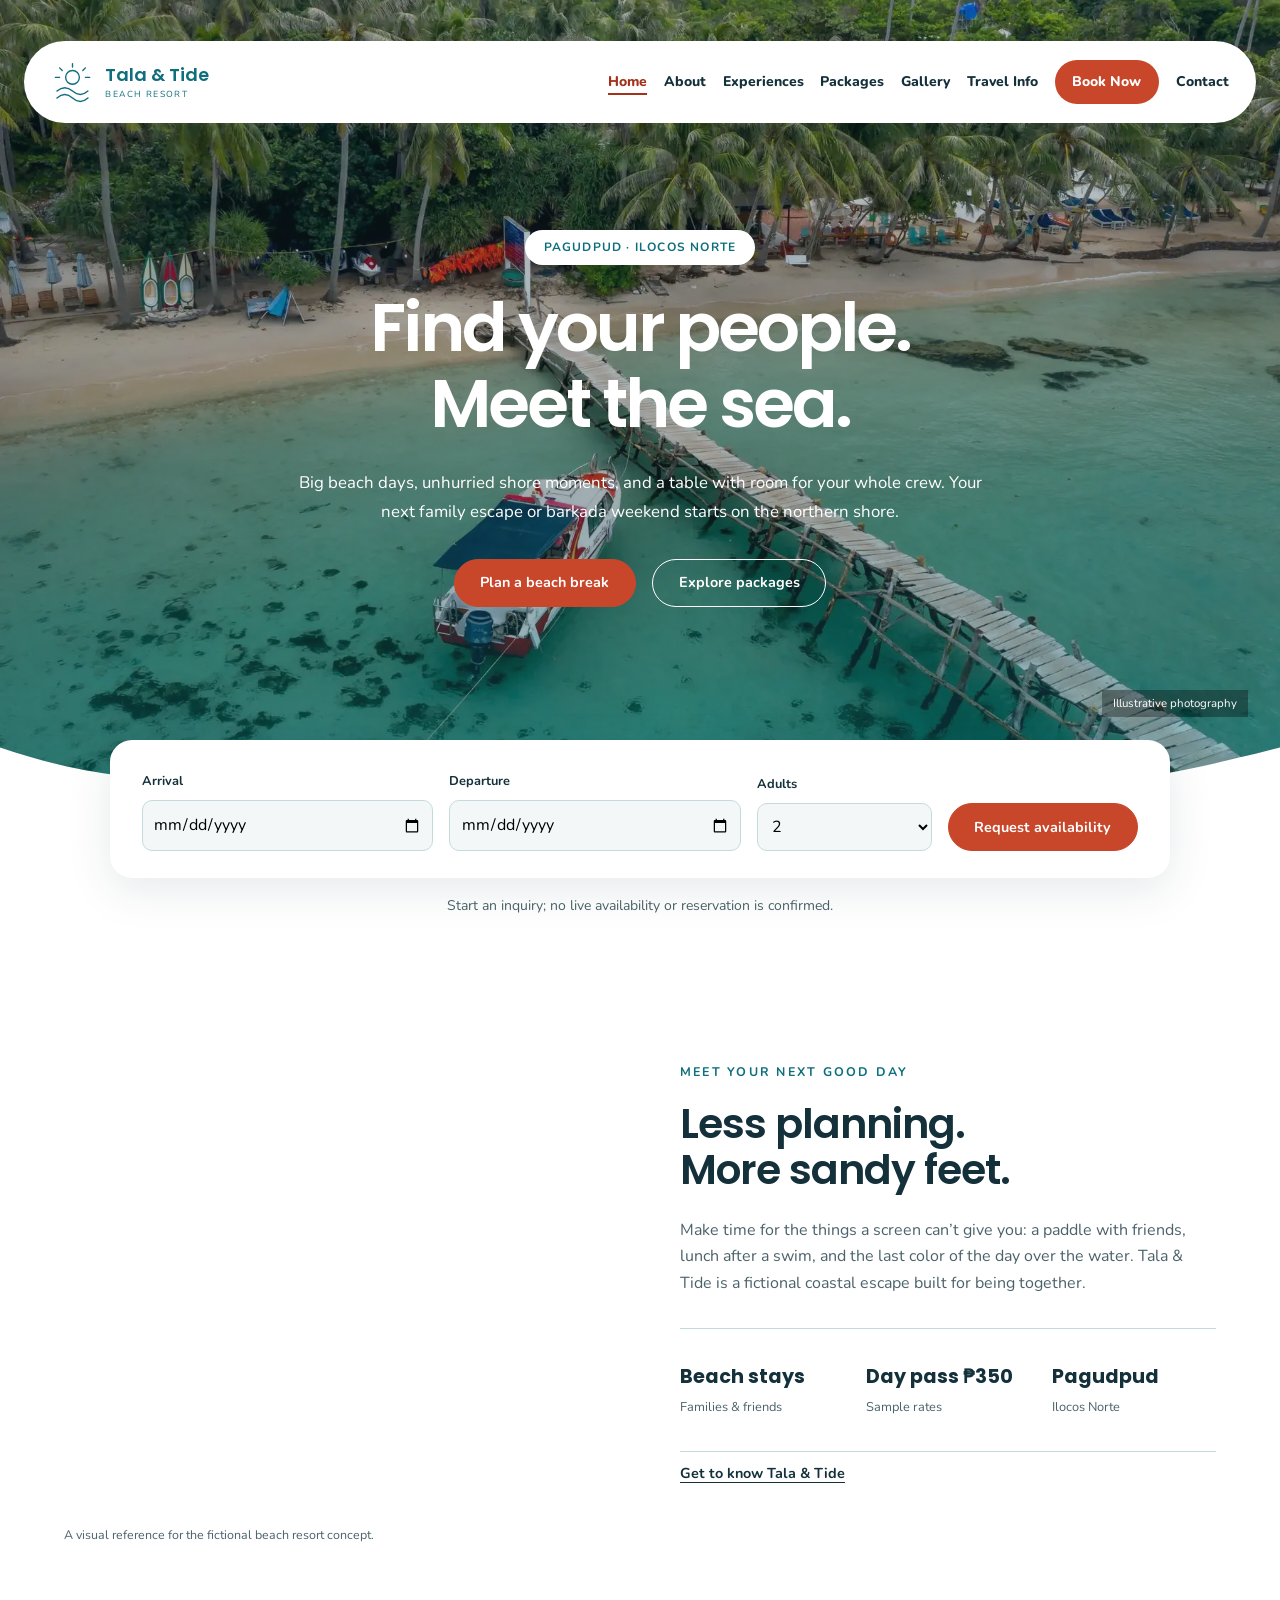
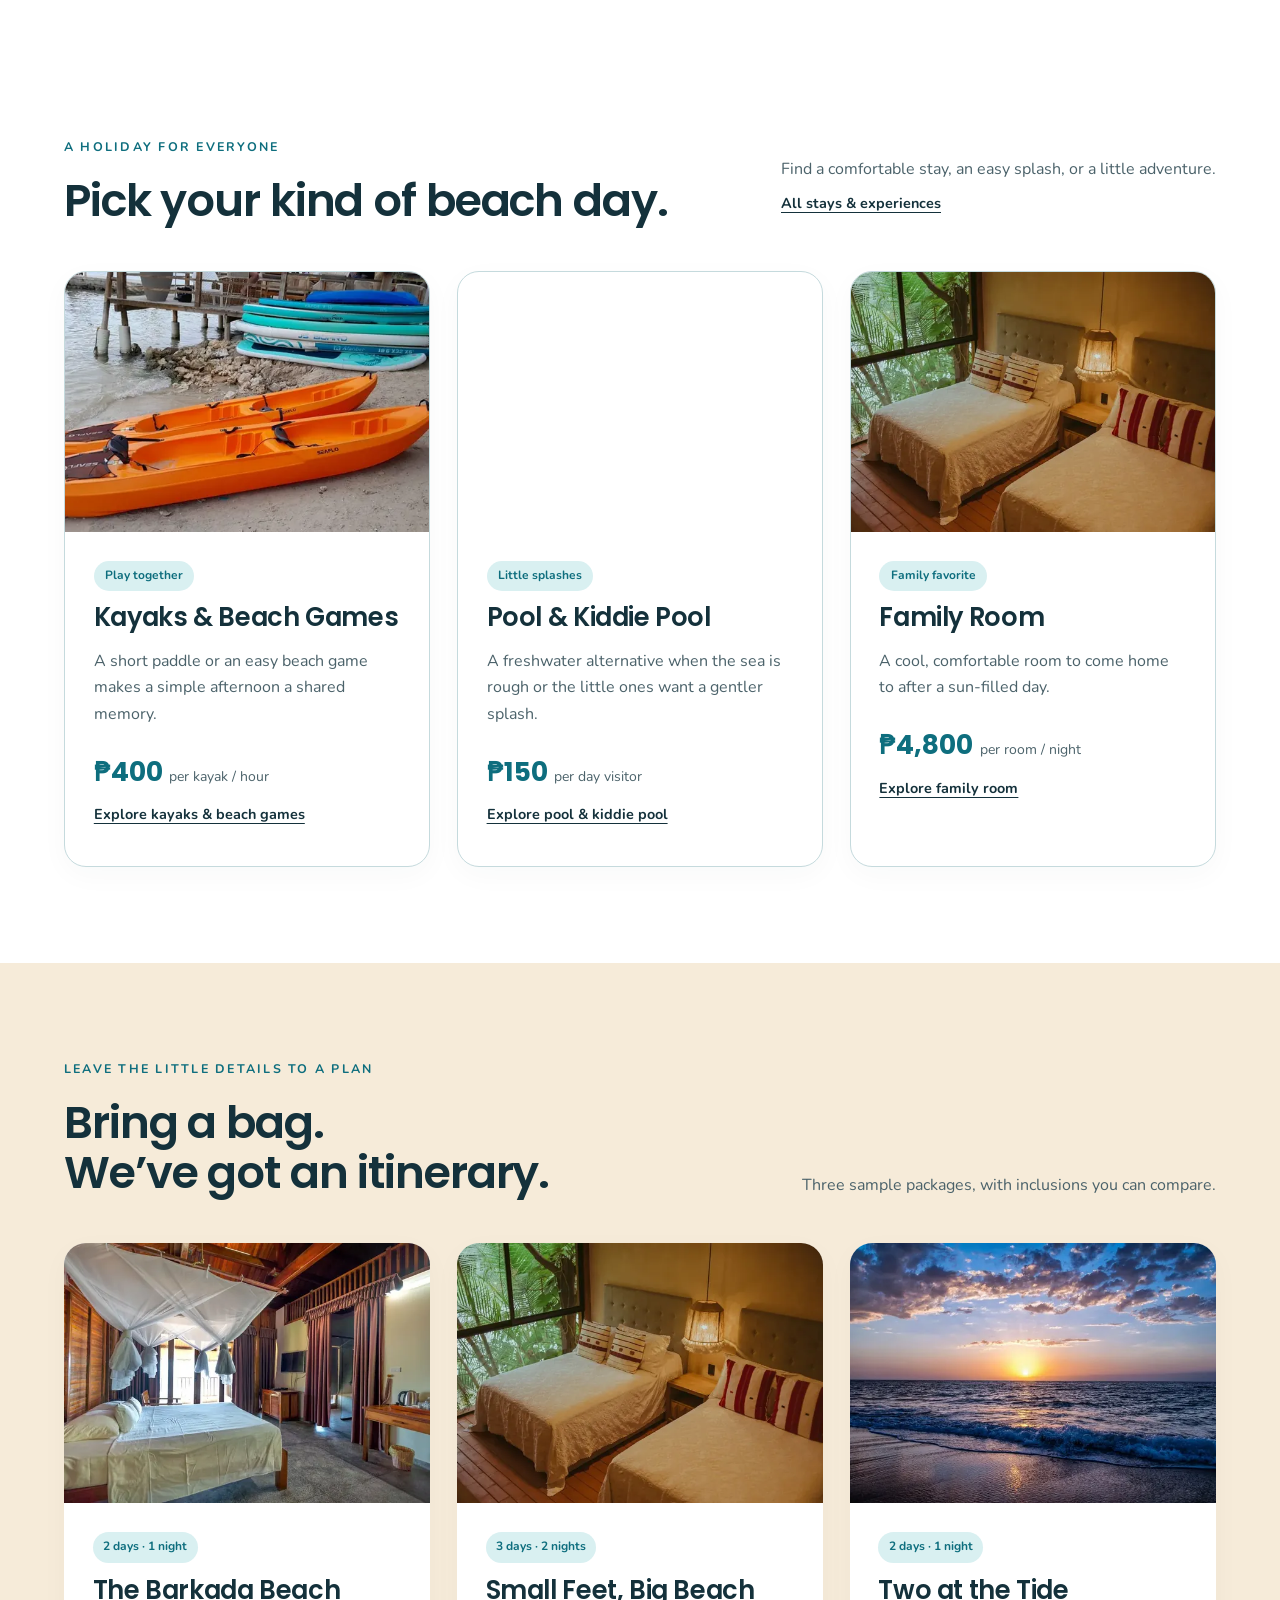
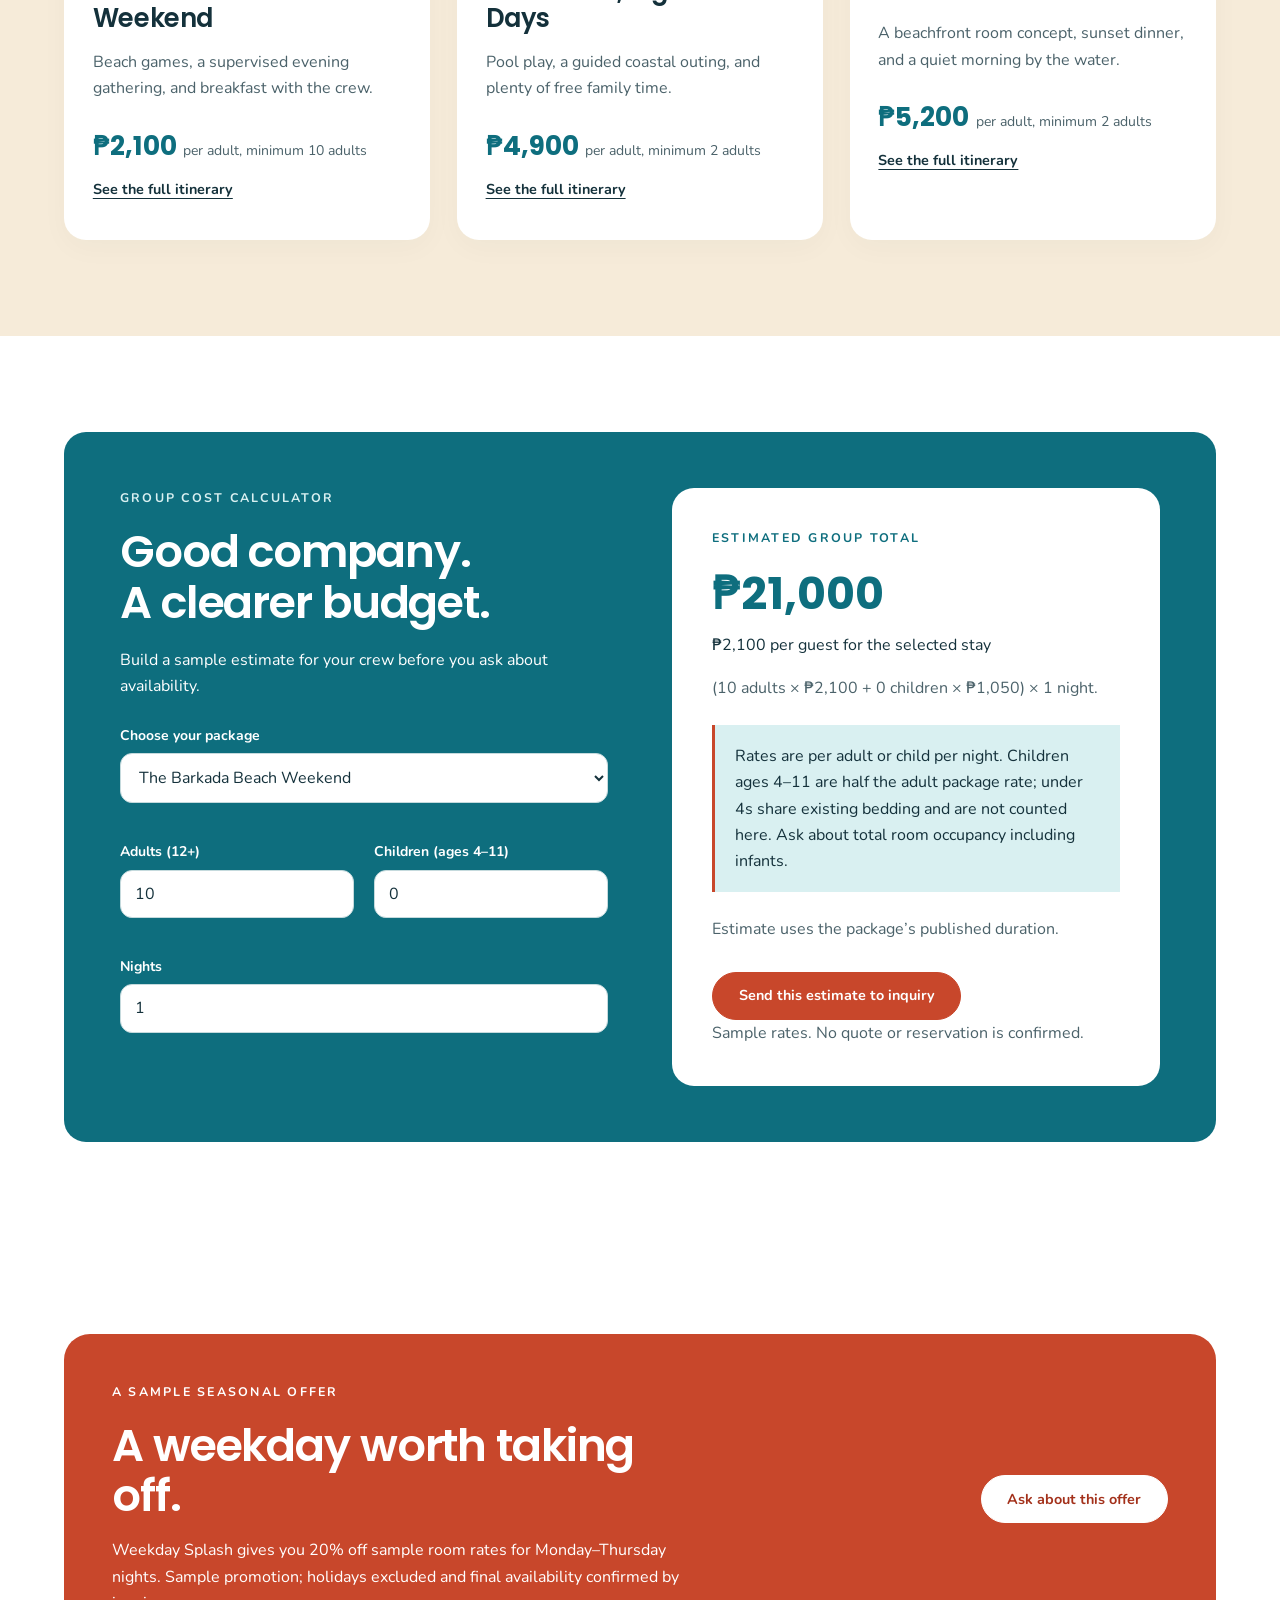
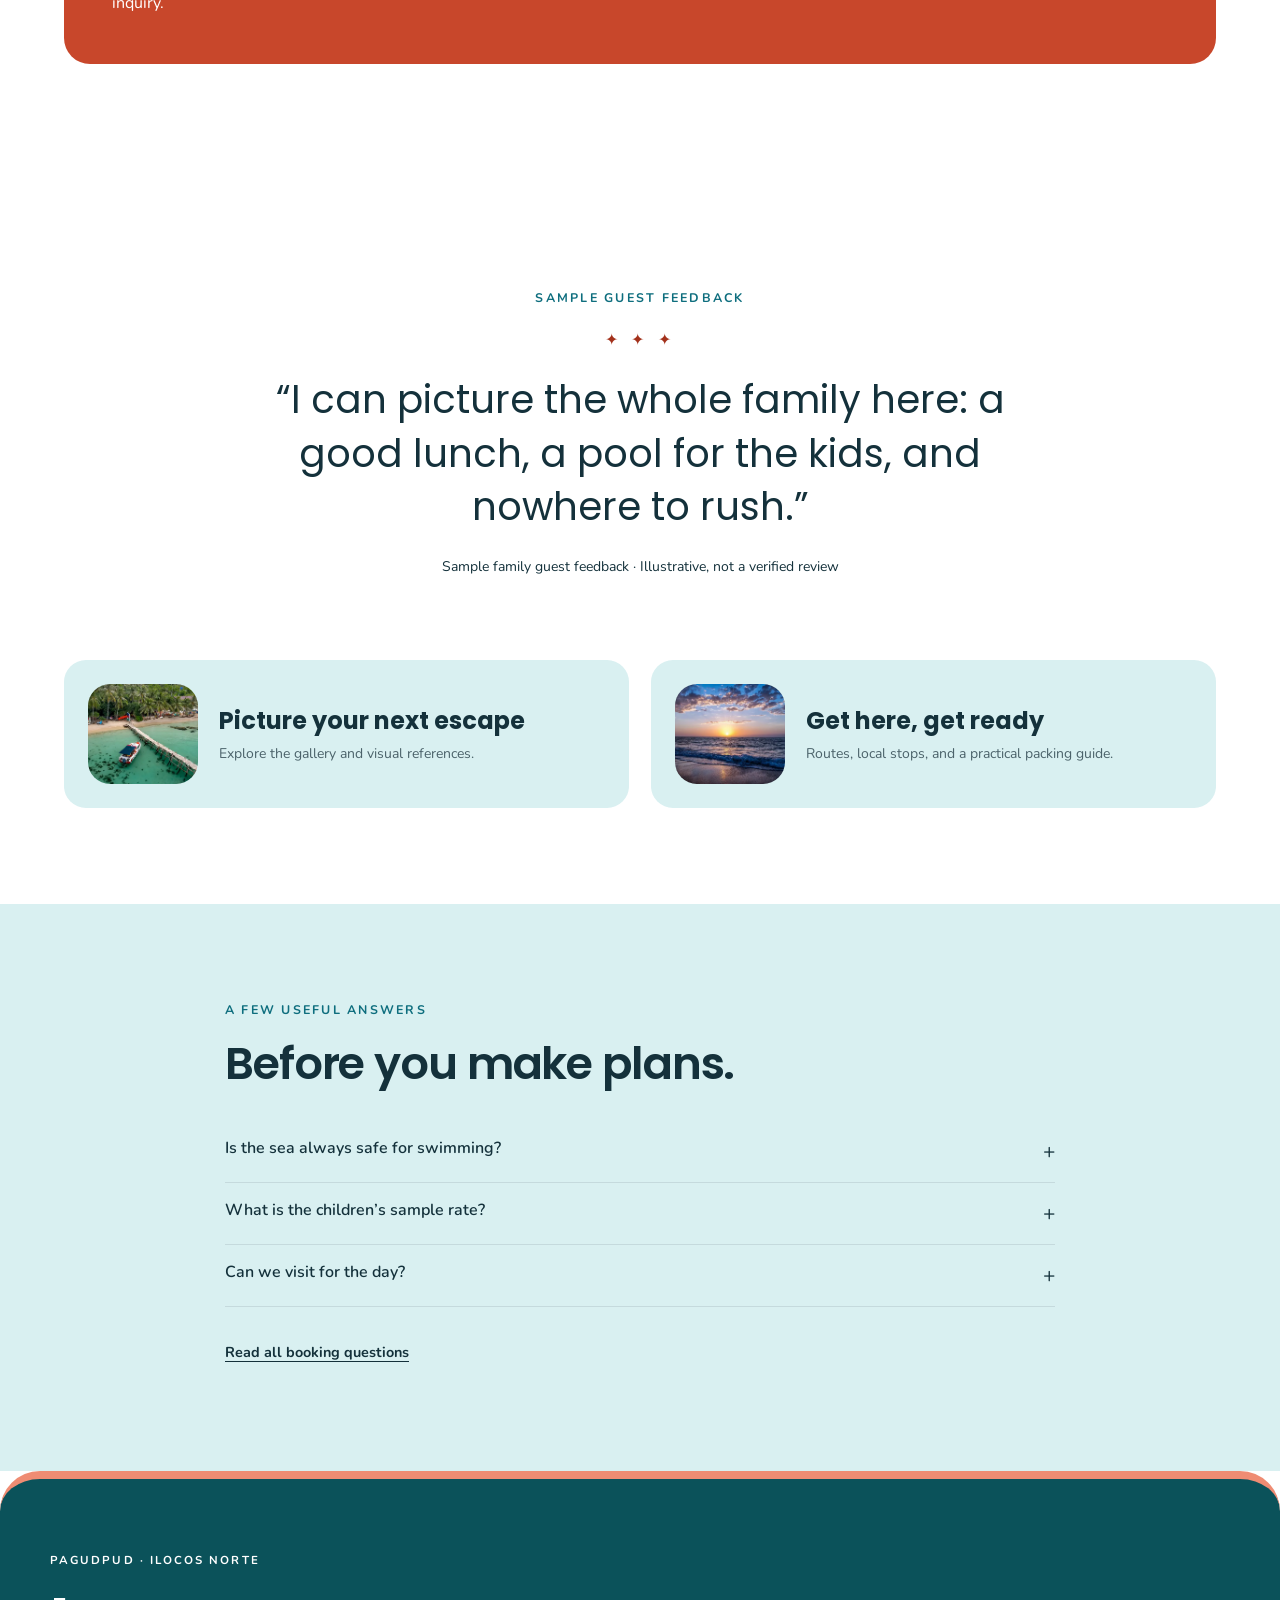
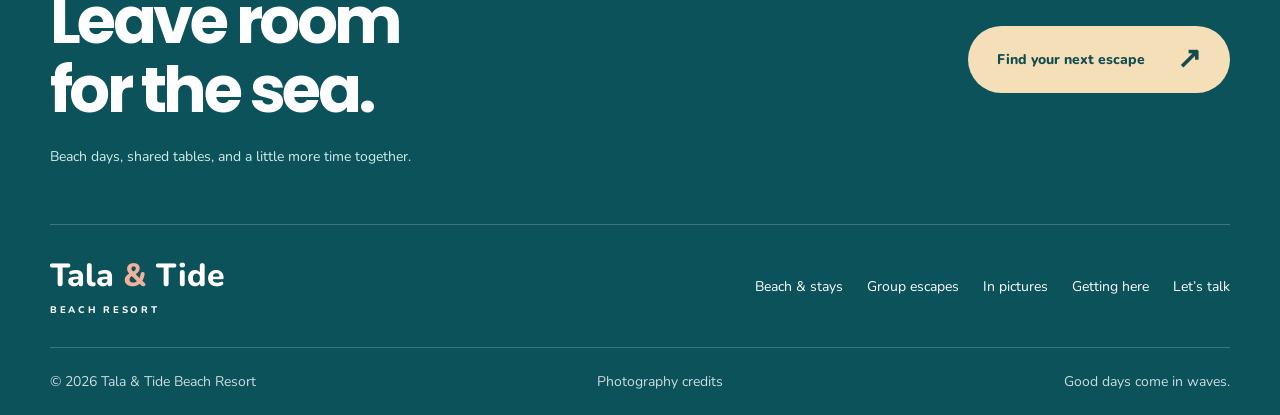
==== commit b564a194: "Redesign brand footers and diversify Amihan photography" ====
--- a/index.html
+++ b/index.html
@@ -1 +1 @@
-<!DOCTYPE html><html lang="en"><head><meta charset="UTF-8"><meta name="viewport" content="width=device-width, initial-scale=1"><title>Tala &amp; Tide Beach Resort | Shared Escapes in Pagudpud</title><meta name="description" content="Meet Tala &amp; Tide Beach Resort, a fictional Pagudpud escape for families and friends. Explore beach stays, packages, a group calculator, and travel advice."><meta name="theme-color" content="#0E6E7E"><meta property="og:type" content="website"><meta property="og:title" content="Tala &amp; Tide Beach Resort | Shared Escapes in Pagudpud"><meta property="og:description" content="Meet Tala &amp; Tide Beach Resort, a fictional Pagudpud escape for families and friends. Explore beach stays, packages, a group calculator, and travel advice."><meta property="og:site_name" content="Tala &amp; Tide Beach Resort"><link rel="icon" type="image/svg+xml" href="data:image/svg+xml,%3Csvg%20xmlns%3D%22http%3A//www.w3.org/2000/svg%22%20viewBox%3D%220%200%2050%2050%22%3E%3Crect%20width%3D%2250%22%20height%3D%2250%22%20rx%3D%2212%22%20fill%3D%22%230E6E7E%22/%3E%3Cg%20transform%3D%22translate%283%203%29%20scale%28.88%29%22%20fill%3D%22none%22%20stroke%3D%22%23fff%22%20stroke-width%3D%222%22%3E%3Ccircle%20cx%3D%2225%22%20cy%3D%2219%22%20r%3D%228%22/%3E%3Cpath%20d%3D%22M25%203v4M10%208l3%203M40%208l-3%203M5%2019h5M40%2019h5M7%2035q9-8%2018%200t18%200M7%2043q9-8%2018%200t18%200%22/%3E%3C/g%3E%3C/svg%3E"><link rel="preload" href="fonts/nunito-latin.woff2" as="font" type="font/woff2" crossorigin><link rel="preload" href="fonts/poppins-600-latin.woff2" as="font" type="font/woff2" crossorigin><link rel="stylesheet" href="css/style.css"><script type="application/ld+json">{"@context": "https://schema.org", "@type": "Resort", "name": "Tala & Tide Beach Resort", "description": "Beach resort academic concept. Fictional property, rates, and contacts; no reservations or payments.", "address": {"@type": "PostalAddress", "addressLocality": "Pagudpud", "addressRegion": "Ilocos Norte", "addressCountry": "PH"}}</script><script defer src="js/form-config.js"></script><script defer src="js/site-data.js"></script><script defer src="js/main.js"></script></head><body class="coast"><a class="skip-link" href="#main">Skip to content</a><header class="site-header"><div class="header-inner "><a class="brand" href="index.html"><svg class="brand-mark" viewBox="0 0 50 50" fill="none" stroke="currentColor" stroke-width="1.6" stroke-linecap="round" stroke-linejoin="round" aria-hidden="true"><circle cx="25" cy="19" r="8"/><path d="M25 3v4M10 8l3 3M40 8l-3 3M5 19h5M40 19h5M7 35q9-8 18 0t18 0M7 43q9-8 18 0t18 0"/></svg><span class="brand-text"><strong>Tala &amp; Tide</strong><span>Beach resort</span></span><span class="sr-only">Home</span></a><button class="menu-toggle" aria-controls="site-nav" aria-expanded="false" aria-label="Open navigation"><svg viewBox="0 0 24 24" fill="none" stroke="currentColor" stroke-width="1.6" aria-hidden="true"><path d="M3 6h18M3 12h18M3 18h18"/></svg></button><nav class="site-nav" id="site-nav" aria-label="Main navigation"><span class="nav-mobile-brand">Tala &amp; Tide</span><button class="menu-close" aria-label="Close navigation">×</button><ul class="nav-list"><li><a  href="index.html" aria-current="page">Home</a></li><li><a  href="about.html" >About</a></li><li><a  href="stay.html" >Experiences</a></li><li><a  href="packages.html" >Packages</a></li><li><a  href="gallery.html" >Gallery</a></li><li><a  href="travel-info.html" >Travel Info</a></li><li><a class="nav-book" href="booking.html" >Book Now</a></li><li><a  href="contact.html" >Contact</a></li></ul></nav></div></header><main id="main"><section class="hero"><img class="hero-image" src="images/hero-shore.webp" srcset="images/hero-shore-480.webp 480w, images/hero-shore-640.webp 640w, images/hero-shore-960.webp 960w, images/hero-shore.webp 1800w" sizes="100vw" alt="Palm-lined beach with a wooden dock and boat on turquoise water" width="1800" height="1199" fetchpriority="high" decoding="async"><div class="hero-content wrap"><span class="eyebrow">Pagudpud · Ilocos Norte</span><h1>Find your people.<br>Meet the sea.</h1><p class="hero-intro">Big beach days, unhurried shore moments, and a table with room for your whole crew. Your next family escape or barkada weekend starts on the northern shore.</p><div class="actions"><a class="button " href="booking.html">Plan a beach break</a><a class="button light" href="packages.html">Explore packages</a></div></div><svg class="wave" viewBox="0 0 1440 100" preserveAspectRatio="none" aria-hidden="true"><path d="M0 35C280 130 430 0 720 45S1150 110 1440 35V100H0Z" fill="#fff"/></svg><span class="hero-note">Illustrative photography</span></section><div class="wrap availability-wrap"><form id="availability-form" class="availability" action="booking.html"><div><label for="quick-checkin">Arrival</label><input id="quick-checkin" name="checkin" type="date" required></div><div><label for="quick-checkout">Departure</label><input id="quick-checkout" name="checkout" type="date" required></div><div><label for="quick-guests">Adults</label><select id="quick-guests" name="adults"><option>2</option><option>4</option><option>6</option><option>8</option><option>10</option><option>12</option><option>15</option></select></div><button class="button" type="submit">Request availability</button><p id="availability-error" class="field-error" hidden>Choose an arrival from today onward and a departure after arrival.</p></form><p class="small muted" style="text-align:center;margin-top:1rem">Start an inquiry; no live availability or reservation is confirmed.</p></div><section class="section " id="discover"><div class="wrap intro-split"><div class="intro-photo reveal"><img class="" src="images/palm-beach.webp" srcset="images/palm-beach-480.webp 480w, images/palm-beach-640.webp 640w, images/palm-beach-960.webp 960w, images/palm-beach.webp 1100w" sizes="(max-width:767px) calc(100vw - 32px), (max-width:1023px) 50vw, 40vw" alt="Palm trees and sandy shoreline beneath a clear sky" width="1100" height="1467" loading="lazy" decoding="async"><p class="photo-caption">A visual reference for the fictional beach resort concept.</p></div><div class="intro-copy reveal"><span class="eyebrow">Meet your next good day</span><h2>Less planning.<br> More sandy feet.</h2><p class="muted">Make time for the things a screen can’t give you: a paddle with friends, lunch after a swim, and the last color of the day over the water. Tala & Tide is a fictional coastal escape built for being together.</p><div class="quick-facts"><div><strong>Beach stays</strong><span>Families & friends</span></div><div><strong>Day pass ₱350</strong><span>Sample rates</span></div><div><strong>Pagudpud</strong><span>Ilocos Norte</span></div></div><a class="text-link" href="about.html">Get to know Tala & Tide</a></div></div></section><section class="section"><div class="wrap"><div class="section-heading"><div><span class="eyebrow">A holiday for everyone</span><h2>Pick your kind of beach day.</h2></div><div><p class="muted">Find a comfortable stay, an easy splash, or a little adventure.</p><a class="text-link" href="stay.html">All stays & experiences</a></div></div><div class="card-grid"><article class="card reveal" data-offering="kayak-games"><img class="card-image" src="images/kayaks.webp" srcset="images/kayaks-480.webp 480w, images/kayaks-640.webp 640w, images/kayaks-960.webp 960w, images/kayaks.webp 1100w" sizes="(max-width:767px) calc(100vw - 32px), (max-width:1023px) 50vw, 40vw" alt="Orange kayaks and paddleboards resting on a sandy beach" width="1100" height="619" loading="lazy" decoding="async"><div class="card-body"><span class="card-tag">Play together</span><h3>Kayaks &amp; Beach Games</h3><p class="muted">A short paddle or an easy beach game makes a simple afternoon a shared memory.</p><div class="card-price"><strong>₱400</strong><span>per kayak / hour</span></div><a class="text-link" href="stay.html#kayak-games">Explore kayaks &amp; beach games</a></div></article><article class="card reveal" data-offering="pool-time"><img class="card-image" src="images/ocean-pool.webp" srcset="images/ocean-pool-480.webp 480w, images/ocean-pool-640.webp 640w, images/ocean-pool-960.webp 960w, images/ocean-pool.webp 1100w" sizes="(max-width:767px) calc(100vw - 32px), (max-width:1023px) 50vw, 40vw" alt="Tropical resort swimming pool beside the ocean and palm trees" width="1100" height="825" loading="lazy" decoding="async"><div class="card-body"><span class="card-tag">Little splashes</span><h3>Pool &amp; Kiddie Pool</h3><p class="muted">A freshwater alternative when the sea is rough or the little ones want a gentler splash.</p><div class="card-price"><strong>₱150</strong><span>per day visitor</span></div><a class="text-link" href="stay.html#pool-time">Explore pool &amp; kiddie pool</a></div></article><article class="card reveal" data-offering="family-room"><img class="card-image" src="images/room-twin.webp" srcset="images/room-twin-480.webp 480w, images/room-twin-640.webp 640w, images/room-twin-960.webp 960w, images/room-twin.webp 1100w" sizes="(max-width:767px) calc(100vw - 32px), (max-width:1023px) 50vw, 40vw" alt="Twin beds in a resort bedroom with a tropical window view" width="1100" height="734" loading="lazy" decoding="async"><div class="card-body"><span class="card-tag">Family favorite</span><h3>Family Room</h3><p class="muted">A cool, comfortable room to come home to after a sun-filled day.</p><div class="card-price"><strong>₱4,800</strong><span>per room / night</span></div><a class="text-link" href="stay.html#family-room">Explore family room</a></div></article></div></div></section><section class="section sand-section"><div class="wrap"><div class="section-heading"><div><span class="eyebrow">Leave the little details to a plan</span><h2>Bring a bag.<br>We’ve got an itinerary.</h2></div><div><p class="muted">Three sample packages, with inclusions you can compare.</p></div></div><div class="card-grid"><article class="card mini-package reveal"><img class="card-image" src="images/room-canopy.webp" srcset="images/room-canopy-480.webp 480w, images/room-canopy-640.webp 640w, images/room-canopy-960.webp 960w, images/room-canopy.webp 1100w" sizes="(max-width:767px) calc(100vw - 32px), (max-width:1023px) 50vw, 40vw" alt="Tropical bedroom with a canopy bed" width="1100" height="734" loading="lazy" decoding="async"><div class="card-body"><span class="card-tag">2 days · 1 night</span><h3>The Barkada Beach Weekend</h3><p class="muted">Beach games, a supervised evening gathering, and breakfast with the crew.</p><div class="card-price"><strong>₱2,100</strong><span>per adult, minimum 10 adults</span></div><a class="text-link" href="packages.html#barkada-weekend">See the full itinerary</a></div></article><article class="card mini-package reveal"><img class="card-image" src="images/room-twin.webp" srcset="images/room-twin-480.webp 480w, images/room-twin-640.webp 640w, images/room-twin-960.webp 960w, images/room-twin.webp 1100w" sizes="(max-width:767px) calc(100vw - 32px), (max-width:1023px) 50vw, 40vw" alt="Twin beds in a resort bedroom with a tropical window view" width="1100" height="734" loading="lazy" decoding="async"><div class="card-body"><span class="card-tag">3 days · 2 nights</span><h3>Small Feet, Big Beach Days</h3><p class="muted">Pool play, a guided coastal outing, and plenty of free family time.</p><div class="card-price"><strong>₱4,900</strong><span>per adult, minimum 2 adults</span></div><a class="text-link" href="packages.html#family-fun">See the full itinerary</a></div></article><article class="card mini-package reveal"><img class="card-image" src="images/sunset.webp" srcset="images/sunset-480.webp 480w, images/sunset-640.webp 640w, images/sunset-960.webp 960w, images/sunset.webp 1100w" sizes="(max-width:767px) calc(100vw - 32px), (max-width:1023px) 50vw, 40vw" alt="Warm sunset colors over gentle ocean waves" width="1100" height="731" loading="lazy" decoding="async"><div class="card-body"><span class="card-tag">2 days · 1 night</span><h3>Two at the Tide</h3><p class="muted">A beachfront room concept, sunset dinner, and a quiet morning by the water.</p><div class="card-price"><strong>₱5,200</strong><span>per adult, minimum 2 adults</span></div><a class="text-link" href="packages.html#sunset-escape">See the full itinerary</a></div></article></div></div></section><section class="section"><div class="wrap"><div class="planner reveal" id="estimate"><div><span class="eyebrow">Group cost calculator</span><h2>Good company.<br>A clearer budget.</h2><p>Build a sample estimate for your crew before you ask about availability.</p><div id="group-calculator" class="form-grid" style="margin-top:1.5rem"><div class="field full"><label for="calc-package">Choose your package</label><select id="calc-package"><option value="barkada-weekend">The Barkada Beach Weekend</option><option value="family-fun">Small Feet, Big Beach Days</option><option value="sunset-escape">Two at the Tide</option></select></div><div class="field"><label for="calc-adults">Adults (12+)</label><input id="calc-adults" type="number" min="1" max="30" value="10"></div><div class="field"><label for="calc-children">Children (ages 4–11)</label><input id="calc-children" type="number" min="0" max="20" value="0"></div><div class="field full"><label for="calc-nights">Nights</label><input id="calc-nights" type="number" min="1" max="14" value="1"></div></div><p class="planner-error" id="calc-error" role="status"></p></div><div class="planner-result" aria-live="polite"><span class="eyebrow">Estimated group total</span><strong class="result-number" id="calc-total">₱21,000</strong><p id="calc-per-head">₱2,100 per guest for the selected stay</p><p id="calc-breakdown" class="small muted"></p><div class="notice">Rates are per adult or child per night. Children ages 4–11 are half the adult package rate; under 4s share existing bedding and are not counted here. Ask about total room occupancy including infants.</div><p id="calc-duration-note" class="small muted"></p><div class="actions"><a class="button" id="calc-result-link" href="booking.html?item=barkada-weekend&amp;adults=10">Send this estimate to inquiry</a></div><p class="small muted">Sample rates. No quote or reservation is confirmed.</p></div></div></div></section><section class="section"><div class="wrap"><div class="promo reveal"><div><span class="eyebrow">A sample seasonal offer</span><h2>A weekday worth taking off.</h2><p>Weekday Splash gives you 20% off sample room rates for Monday–Thursday nights. Sample promotion; holidays excluded and final availability confirmed by inquiry.</p></div><a class="button " href="booking.html">Ask about this offer</a></div></div></section><section class="section"><div class="wrap"><div class="review reveal"><span class="eyebrow">Sample guest feedback</span><span class="stars" aria-hidden="true">✦ ✦ ✦</span><blockquote>“I can picture the whole family here: a good lunch, a pool for the kids, and nowhere to rush.”</blockquote><cite>Sample family guest feedback · Illustrative, not a verified review</cite></div><div class="teaser-grid"><a class="teaser" href="gallery.html"><img class="" src="images/hero-shore.webp" srcset="images/hero-shore-480.webp 480w, images/hero-shore-640.webp 640w, images/hero-shore-960.webp 960w, images/hero-shore.webp 1800w" sizes="(max-width:767px) calc(100vw - 32px), (max-width:1023px) 50vw, 40vw" alt="Palm-lined beach with a wooden dock and boat on turquoise water" width="1800" height="1199" loading="lazy" decoding="async"><div><strong>Picture your next escape</strong><span>Explore the gallery and visual references.</span></div></a><a class="teaser" href="travel-info.html"><img class="" src="images/sunset.webp" srcset="images/sunset-480.webp 480w, images/sunset-640.webp 640w, images/sunset-960.webp 960w, images/sunset.webp 1100w" sizes="(max-width:767px) calc(100vw - 32px), (max-width:1023px) 50vw, 40vw" alt="Warm sunset colors over gentle ocean waves" width="1100" height="731" loading="lazy" decoding="async"><div><strong>Get here, get ready</strong><span>Routes, local stops, and a practical packing guide.</span></div></a></div></div></section><section class="section panel-section"><div class="wrap"><div class="faq"><span class="eyebrow">A few useful answers</span><h2>Before you make plans.</h2><details><summary>Is the sea always safe for swimming?</summary><p>No. Sea conditions can change quickly. Follow guides and flags, stay in designated areas, and choose the pool if swimming is not advised.</p></details><details><summary>What is the children’s sample rate?</summary><p>For package calculator estimates, ages 4–11 are half the adult package rate; under 4s are not counted and share existing bedding. The final room capacity and price need confirmation.</p></details><details><summary>Can we visit for the day?</summary><p>Yes. The Beach Day Pass covers stated access and shared seating. Private cottages are a separate option.</p></details><p class="faq-footer"><a class="text-link" href="booking.html#faq">Read all booking questions</a></p></div></div></section></main><footer class="site-footer"><div class="wrap"><div class="footer-top"><div class="footer-brand"><a class="brand" href="index.html"><svg class="brand-mark" viewBox="0 0 50 50" fill="none" stroke="currentColor" stroke-width="1.6" stroke-linecap="round" stroke-linejoin="round" aria-hidden="true"><circle cx="25" cy="19" r="8"/><path d="M25 3v4M10 8l3 3M40 8l-3 3M5 19h5M40 19h5M7 35q9-8 18 0t18 0M7 43q9-8 18 0t18 0"/></svg><span class="brand-text"><strong>Tala &amp; Tide</strong><span>Beach resort</span></span><span class="sr-only">Home</span></a><p>Good days come in waves.</p><div class="social-links"><a href="https://www.facebook.com/" target="_blank" rel="noopener noreferrer">Facebook</a><a href="https://www.instagram.com/" target="_blank" rel="noopener noreferrer">Instagram</a></div><p class="small">Platform links; no property account is claimed.</p></div><div><h2>Explore</h2><div class="footer-links"><a href="index.html">Home</a><a href="about.html">About</a><a href="stay.html">Experiences</a><a href="packages.html">Packages</a><a href="gallery.html">Gallery</a><a href="travel-info.html">Travel Info</a><a href="booking.html">Book Now</a><a href="contact.html">Contact</a><a href="#privacy">Privacy &amp; Disclaimer</a><a href="gallery.html#photo-credits">Photo Credits</a></div></div><div><h2>Get in touch</h2><p><a href="mailto:hello@talaandtide.example">hello@talaandtide.example</a><br><a href="tel:+63775550202">+63 77 555 0202</a></p><p>Pagudpud, Ilocos Norte, Philippines (fictional beachfront property)</p><p class="small">Illustrative contact details.</p></div></div><details class="footer-policy" id="privacy"><summary>Privacy &amp; academic disclaimer</summary><p>This website was created for academic purposes. Business, rates, and contact details are fictional. No personal data is stored. In the current demonstration, form entries stay on the page and are not sent. A copied or downloaded draft stays under your control. No reservations or payments are made.</p><p>Photographs are licensed visual references, not photographs of this fictional property. Sample guest feedback is illustrative, not verified testimony. Maps show public town references. Any future inquiry service must have its privacy terms reviewed before activation.</p></details><div class="footer-bottom"><p>© 2026 Tala &amp; Tide Beach Resort. Student project for Applied Business Tools and Technologies in Tourism.</p><p>Concept by John Dos Ancheta</p></div></div></footer></body></html>+<!DOCTYPE html><html lang="en"><head><meta charset="UTF-8"><meta name="viewport" content="width=device-width, initial-scale=1"><title>Tala &amp; Tide Beach Resort | Shared Escapes in Pagudpud</title><meta name="description" content="Meet Tala &amp; Tide Beach Resort, a fictional Pagudpud escape for families and friends. Explore beach stays, packages, a group calculator, and travel advice."><meta name="theme-color" content="#0E6E7E"><meta property="og:type" content="website"><meta property="og:title" content="Tala &amp; Tide Beach Resort | Shared Escapes in Pagudpud"><meta property="og:description" content="Meet Tala &amp; Tide Beach Resort, a fictional Pagudpud escape for families and friends. Explore beach stays, packages, a group calculator, and travel advice."><meta property="og:site_name" content="Tala &amp; Tide Beach Resort"><link rel="icon" type="image/svg+xml" href="data:image/svg+xml,%3Csvg%20xmlns%3D%22http%3A//www.w3.org/2000/svg%22%20viewBox%3D%220%200%2050%2050%22%3E%3Crect%20width%3D%2250%22%20height%3D%2250%22%20rx%3D%2212%22%20fill%3D%22%230E6E7E%22/%3E%3Cg%20transform%3D%22translate%283%203%29%20scale%28.88%29%22%20fill%3D%22none%22%20stroke%3D%22%23fff%22%20stroke-width%3D%222%22%3E%3Ccircle%20cx%3D%2225%22%20cy%3D%2219%22%20r%3D%228%22/%3E%3Cpath%20d%3D%22M25%203v4M10%208l3%203M40%208l-3%203M5%2019h5M40%2019h5M7%2035q9-8%2018%200t18%200M7%2043q9-8%2018%200t18%200%22/%3E%3C/g%3E%3C/svg%3E"><link rel="preload" href="fonts/nunito-latin.woff2" as="font" type="font/woff2" crossorigin><link rel="preload" href="fonts/poppins-600-latin.woff2" as="font" type="font/woff2" crossorigin><link rel="stylesheet" href="css/style.css"><script type="application/ld+json">{"@context": "https://schema.org", "@type": "Resort", "name": "Tala & Tide Beach Resort", "description": "Beach resort academic concept. Fictional property, rates, and contacts; no reservations or payments.", "address": {"@type": "PostalAddress", "addressLocality": "Pagudpud", "addressRegion": "Ilocos Norte", "addressCountry": "PH"}}</script><script defer src="js/form-config.js"></script><script defer src="js/site-data.js"></script><script defer src="js/main.js"></script></head><body class="coast"><a class="skip-link" href="#main">Skip to content</a><header class="site-header"><div class="header-inner "><a class="brand" href="index.html"><svg class="brand-mark" viewBox="0 0 50 50" fill="none" stroke="currentColor" stroke-width="1.6" stroke-linecap="round" stroke-linejoin="round" aria-hidden="true"><circle cx="25" cy="19" r="8"/><path d="M25 3v4M10 8l3 3M40 8l-3 3M5 19h5M40 19h5M7 35q9-8 18 0t18 0M7 43q9-8 18 0t18 0"/></svg><span class="brand-text"><strong>Tala &amp; Tide</strong><span>Beach resort</span></span><span class="sr-only">Home</span></a><button class="menu-toggle" aria-controls="site-nav" aria-expanded="false" aria-label="Open navigation"><svg viewBox="0 0 24 24" fill="none" stroke="currentColor" stroke-width="1.6" aria-hidden="true"><path d="M3 6h18M3 12h18M3 18h18"/></svg></button><nav class="site-nav" id="site-nav" aria-label="Main navigation"><span class="nav-mobile-brand">Tala &amp; Tide</span><button class="menu-close" aria-label="Close navigation">×</button><ul class="nav-list"><li><a  href="index.html" aria-current="page">Home</a></li><li><a  href="about.html" >About</a></li><li><a  href="stay.html" >Experiences</a></li><li><a  href="packages.html" >Packages</a></li><li><a  href="gallery.html" >Gallery</a></li><li><a  href="travel-info.html" >Travel Info</a></li><li><a class="nav-book" href="booking.html" >Book Now</a></li><li><a  href="contact.html" >Contact</a></li></ul></nav></div></header><main id="main"><section class="hero"><img class="hero-image" src="images/hero-shore.webp" srcset="images/hero-shore-480.webp 480w, images/hero-shore-640.webp 640w, images/hero-shore-960.webp 960w, images/hero-shore.webp 1800w" sizes="100vw" alt="Palm-lined beach with a wooden dock and boat on turquoise water" width="1800" height="1199" fetchpriority="high" decoding="async"><div class="hero-content wrap"><span class="eyebrow">Pagudpud · Ilocos Norte</span><h1>Find your people.<br>Meet the sea.</h1><p class="hero-intro">Big beach days, unhurried shore moments, and a table with room for your whole crew. Your next family escape or barkada weekend starts on the northern shore.</p><div class="actions"><a class="button " href="booking.html">Plan a beach break</a><a class="button light" href="packages.html">Explore packages</a></div></div><svg class="wave" viewBox="0 0 1440 100" preserveAspectRatio="none" aria-hidden="true"><path d="M0 35C280 130 430 0 720 45S1150 110 1440 35V100H0Z" fill="#fff"/></svg><span class="hero-note">Illustrative photography</span></section><div class="wrap availability-wrap"><form id="availability-form" class="availability" action="booking.html"><div><label for="quick-checkin">Arrival</label><input id="quick-checkin" name="checkin" type="date" required></div><div><label for="quick-checkout">Departure</label><input id="quick-checkout" name="checkout" type="date" required></div><div><label for="quick-guests">Adults</label><select id="quick-guests" name="adults"><option>2</option><option>4</option><option>6</option><option>8</option><option>10</option><option>12</option><option>15</option></select></div><button class="button" type="submit">Request availability</button><p id="availability-error" class="field-error" hidden>Choose an arrival from today onward and a departure after arrival.</p></form><p class="small muted" style="text-align:center;margin-top:1rem">Start an inquiry; no live availability or reservation is confirmed.</p></div><section class="section " id="discover"><div class="wrap intro-split"><div class="intro-photo reveal"><img class="" src="images/palm-beach.webp" srcset="images/palm-beach-480.webp 480w, images/palm-beach-640.webp 640w, images/palm-beach-960.webp 960w, images/palm-beach.webp 1100w" sizes="(max-width:767px) calc(100vw - 32px), (max-width:1023px) 50vw, 40vw" alt="Palm trees and sandy shoreline beneath a clear sky" width="1100" height="1467" loading="lazy" decoding="async"><p class="photo-caption">A visual reference for the fictional beach resort concept.</p></div><div class="intro-copy reveal"><span class="eyebrow">Meet your next good day</span><h2>Less planning.<br> More sandy feet.</h2><p class="muted">Make time for the things a screen can’t give you: a paddle with friends, lunch after a swim, and the last color of the day over the water. Tala & Tide is a fictional coastal escape built for being together.</p><div class="quick-facts"><div><strong>Beach stays</strong><span>Families & friends</span></div><div><strong>Day pass ₱350</strong><span>Sample rates</span></div><div><strong>Pagudpud</strong><span>Ilocos Norte</span></div></div><a class="text-link" href="about.html">Get to know Tala & Tide</a></div></div></section><section class="section"><div class="wrap"><div class="section-heading"><div><span class="eyebrow">A holiday for everyone</span><h2>Pick your kind of beach day.</h2></div><div><p class="muted">Find a comfortable stay, an easy splash, or a little adventure.</p><a class="text-link" href="stay.html">All stays & experiences</a></div></div><div class="card-grid"><article class="card reveal" data-offering="kayak-games"><img class="card-image" src="images/kayaks.webp" srcset="images/kayaks-480.webp 480w, images/kayaks-640.webp 640w, images/kayaks-960.webp 960w, images/kayaks.webp 1100w" sizes="(max-width:767px) calc(100vw - 32px), (max-width:1023px) 50vw, 40vw" alt="Orange kayaks and paddleboards resting on a sandy beach" width="1100" height="619" loading="lazy" decoding="async"><div class="card-body"><span class="card-tag">Play together</span><h3>Kayaks &amp; Beach Games</h3><p class="muted">A short paddle or an easy beach game makes a simple afternoon a shared memory.</p><div class="card-price"><strong>₱400</strong><span>per kayak / hour</span></div><a class="text-link" href="stay.html#kayak-games">Explore kayaks &amp; beach games</a></div></article><article class="card reveal" data-offering="pool-time"><img class="card-image" src="images/ocean-pool.webp" srcset="images/ocean-pool-480.webp 480w, images/ocean-pool-640.webp 640w, images/ocean-pool-960.webp 960w, images/ocean-pool.webp 1100w" sizes="(max-width:767px) calc(100vw - 32px), (max-width:1023px) 50vw, 40vw" alt="Tropical resort swimming pool beside the ocean and palm trees" width="1100" height="825" loading="lazy" decoding="async"><div class="card-body"><span class="card-tag">Little splashes</span><h3>Pool &amp; Kiddie Pool</h3><p class="muted">A freshwater alternative when the sea is rough or the little ones want a gentler splash.</p><div class="card-price"><strong>₱150</strong><span>per day visitor</span></div><a class="text-link" href="stay.html#pool-time">Explore pool &amp; kiddie pool</a></div></article><article class="card reveal" data-offering="family-room"><img class="card-image" src="images/room-twin.webp" srcset="images/room-twin-480.webp 480w, images/room-twin-640.webp 640w, images/room-twin-960.webp 960w, images/room-twin.webp 1100w" sizes="(max-width:767px) calc(100vw - 32px), (max-width:1023px) 50vw, 40vw" alt="Twin beds in a resort bedroom with a tropical window view" width="1100" height="734" loading="lazy" decoding="async"><div class="card-body"><span class="card-tag">Family favorite</span><h3>Family Room</h3><p class="muted">A cool, comfortable room to come home to after a sun-filled day.</p><div class="card-price"><strong>₱4,800</strong><span>per room / night</span></div><a class="text-link" href="stay.html#family-room">Explore family room</a></div></article></div></div></section><section class="section sand-section"><div class="wrap"><div class="section-heading"><div><span class="eyebrow">Leave the little details to a plan</span><h2>Bring a bag.<br>We’ve got an itinerary.</h2></div><div><p class="muted">Three sample packages, with inclusions you can compare.</p></div></div><div class="card-grid"><article class="card mini-package reveal"><img class="card-image" src="images/room-canopy.webp" srcset="images/room-canopy-480.webp 480w, images/room-canopy-640.webp 640w, images/room-canopy-960.webp 960w, images/room-canopy.webp 1100w" sizes="(max-width:767px) calc(100vw - 32px), (max-width:1023px) 50vw, 40vw" alt="Tropical bedroom with a canopy bed" width="1100" height="734" loading="lazy" decoding="async"><div class="card-body"><span class="card-tag">2 days · 1 night</span><h3>The Barkada Beach Weekend</h3><p class="muted">Beach games, a supervised evening gathering, and breakfast with the crew.</p><div class="card-price"><strong>₱2,100</strong><span>per adult, minimum 10 adults</span></div><a class="text-link" href="packages.html#barkada-weekend">See the full itinerary</a></div></article><article class="card mini-package reveal"><img class="card-image" src="images/room-twin.webp" srcset="images/room-twin-480.webp 480w, images/room-twin-640.webp 640w, images/room-twin-960.webp 960w, images/room-twin.webp 1100w" sizes="(max-width:767px) calc(100vw - 32px), (max-width:1023px) 50vw, 40vw" alt="Twin beds in a resort bedroom with a tropical window view" width="1100" height="734" loading="lazy" decoding="async"><div class="card-body"><span class="card-tag">3 days · 2 nights</span><h3>Small Feet, Big Beach Days</h3><p class="muted">Pool play, a guided coastal outing, and plenty of free family time.</p><div class="card-price"><strong>₱4,900</strong><span>per adult, minimum 2 adults</span></div><a class="text-link" href="packages.html#family-fun">See the full itinerary</a></div></article><article class="card mini-package reveal"><img class="card-image" src="images/sunset.webp" srcset="images/sunset-480.webp 480w, images/sunset-640.webp 640w, images/sunset-960.webp 960w, images/sunset.webp 1100w" sizes="(max-width:767px) calc(100vw - 32px), (max-width:1023px) 50vw, 40vw" alt="Warm sunset colors over gentle ocean waves" width="1100" height="731" loading="lazy" decoding="async"><div class="card-body"><span class="card-tag">2 days · 1 night</span><h3>Two at the Tide</h3><p class="muted">A beachfront room concept, sunset dinner, and a quiet morning by the water.</p><div class="card-price"><strong>₱5,200</strong><span>per adult, minimum 2 adults</span></div><a class="text-link" href="packages.html#sunset-escape">See the full itinerary</a></div></article></div></div></section><section class="section"><div class="wrap"><div class="planner reveal" id="estimate"><div><span class="eyebrow">Group cost calculator</span><h2>Good company.<br>A clearer budget.</h2><p>Build a sample estimate for your crew before you ask about availability.</p><div id="group-calculator" class="form-grid" style="margin-top:1.5rem"><div class="field full"><label for="calc-package">Choose your package</label><select id="calc-package"><option value="barkada-weekend">The Barkada Beach Weekend</option><option value="family-fun">Small Feet, Big Beach Days</option><option value="sunset-escape">Two at the Tide</option></select></div><div class="field"><label for="calc-adults">Adults (12+)</label><input id="calc-adults" type="number" min="1" max="30" value="10"></div><div class="field"><label for="calc-children">Children (ages 4–11)</label><input id="calc-children" type="number" min="0" max="20" value="0"></div><div class="field full"><label for="calc-nights">Nights</label><input id="calc-nights" type="number" min="1" max="14" value="1"></div></div><p class="planner-error" id="calc-error" role="status"></p></div><div class="planner-result" aria-live="polite"><span class="eyebrow">Estimated group total</span><strong class="result-number" id="calc-total">₱21,000</strong><p id="calc-per-head">₱2,100 per guest for the selected stay</p><p id="calc-breakdown" class="small muted"></p><div class="notice">Rates are per adult or child per night. Children ages 4–11 are half the adult package rate; under 4s share existing bedding and are not counted here. Ask about total room occupancy including infants.</div><p id="calc-duration-note" class="small muted"></p><div class="actions"><a class="button" id="calc-result-link" href="booking.html?item=barkada-weekend&amp;adults=10">Send this estimate to inquiry</a></div><p class="small muted">Sample rates. No quote or reservation is confirmed.</p></div></div></div></section><section class="section"><div class="wrap"><div class="promo reveal"><div><span class="eyebrow">A sample seasonal offer</span><h2>A weekday worth taking off.</h2><p>Weekday Splash gives you 20% off sample room rates for Monday–Thursday nights. Sample promotion; holidays excluded and final availability confirmed by inquiry.</p></div><a class="button " href="booking.html">Ask about this offer</a></div></div></section><section class="section"><div class="wrap"><div class="review reveal"><span class="eyebrow">Sample guest feedback</span><span class="stars" aria-hidden="true">✦ ✦ ✦</span><blockquote>“I can picture the whole family here: a good lunch, a pool for the kids, and nowhere to rush.”</blockquote><cite>Sample family guest feedback · Illustrative, not a verified review</cite></div><div class="teaser-grid"><a class="teaser" href="gallery.html"><img class="" src="images/hero-shore.webp" srcset="images/hero-shore-480.webp 480w, images/hero-shore-640.webp 640w, images/hero-shore-960.webp 960w, images/hero-shore.webp 1800w" sizes="(max-width:767px) calc(100vw - 32px), (max-width:1023px) 50vw, 40vw" alt="Palm-lined beach with a wooden dock and boat on turquoise water" width="1800" height="1199" loading="lazy" decoding="async"><div><strong>Picture your next escape</strong><span>Explore the gallery and visual references.</span></div></a><a class="teaser" href="travel-info.html"><img class="" src="images/sunset.webp" srcset="images/sunset-480.webp 480w, images/sunset-640.webp 640w, images/sunset-960.webp 960w, images/sunset.webp 1100w" sizes="(max-width:767px) calc(100vw - 32px), (max-width:1023px) 50vw, 40vw" alt="Warm sunset colors over gentle ocean waves" width="1100" height="731" loading="lazy" decoding="async"><div><strong>Get here, get ready</strong><span>Routes, local stops, and a practical packing guide.</span></div></a></div></div></section><section class="section panel-section"><div class="wrap"><div class="faq"><span class="eyebrow">A few useful answers</span><h2>Before you make plans.</h2><details><summary>Is the sea always safe for swimming?</summary><p>No. Sea conditions can change quickly. Follow guides and flags, stay in designated areas, and choose the pool if swimming is not advised.</p></details><details><summary>What is the children’s sample rate?</summary><p>For package calculator estimates, ages 4–11 are half the adult package rate; under 4s are not counted and share existing bedding. The final room capacity and price need confirmation.</p></details><details><summary>Can we visit for the day?</summary><p>Yes. The Beach Day Pass covers stated access and shared seating. Private cottages are a separate option.</p></details><p class="faq-footer"><a class="text-link" href="booking.html#faq">Read all booking questions</a></p></div></div></section></main><footer class="site-footer footer-redesign tide-footer"><div class="footer-shell"><div class="tide-invitation"><div><p class="footer-label">Pagudpud · Ilocos Norte</p><h2>Leave room<br>for the sea.</h2><p>Beach days, shared tables, and a little more time together.</p></div><a class="tide-cta" href="packages.html">Find your next escape <span aria-hidden="true">↗</span></a></div><div class="tide-dock"><a class="tide-wordmark" href="index.html">Tala <span>&amp;</span> Tide<small>BEACH RESORT</small></a><nav class="footer-nav" aria-label="Footer navigation"><a href="stay.html">Beach &amp; stays</a><a href="packages.html">Group escapes</a><a href="gallery.html">In pictures</a><a href="travel-info.html">Getting here</a><a href="contact.html">Let’s talk</a></nav></div><div class="footer-end footer-fine"><p>© 2026 Tala &amp; Tide Beach Resort</p><a href="gallery.html#photo-credits">Photography credits</a><p>Good days come in waves.</p></div></div></footer></body></html>
--- a/css/style.css
+++ b/css/style.css
@@ -144,4 +144,31 @@
 .compact-navigation.highlands .sidebar-note{display:none}
 .compact-navigation.highlands .site-nav{background:var(--primary);color:var(--paper)}
 
-.card.recommended{outline:3px solid var(--accent);outline-offset:5px}+.card.recommended{outline:3px solid var(--accent);outline-offset:5px}
+
+/* Brand-specific footer redesign */
+.site-footer.footer-redesign{padding:0;color:inherit}
+.footer-redesign a{text-decoration:none;transition:color .2s,background .2s}
+.footer-redesign a:hover{text-decoration:underline;text-underline-offset:5px}
+.footer-redesign a:focus-visible{outline:2px solid currentColor;outline-offset:5px}
+.footer-redesign .footer-shell{width:min(1180px,calc(100% - 4rem));margin:auto}
+.footer-redesign .footer-label{font-size:.72rem;text-transform:uppercase;letter-spacing:.18em;font-weight:700;margin:0 0 1rem}
+.footer-redesign .footer-nav{display:flex;flex-wrap:wrap;gap:.6rem 1.5rem}
+.footer-redesign .footer-nav a{display:inline-flex;align-items:center;min-height:44px}
+.footer-redesign .footer-fine{font-size:.78rem;opacity:.8;line-height:1.6}
+.footer-redesign .footer-end{display:flex;justify-content:space-between;gap:1rem;flex-wrap:wrap;padding:1.4rem 0}
+.footer-redesign .footer-end p{margin:0}
+@media(max-width:767px){.footer-redesign .footer-shell{width:calc(100% - 2rem)}.footer-redesign .footer-end{flex-direction:column;gap:.4rem}}
+
+.site-footer.tide-footer{background:#0b525a;color:#fff;border-top:8px solid #ef8c73}
+.tide-invitation{padding:4.5rem 0 3.5rem;display:flex;align-items:center;justify-content:space-between;gap:3rem}
+.tide-invitation h2{font-size:clamp(2.7rem,5vw,5rem);line-height:1.08;letter-spacing:-.055em;margin:0 0 1.3rem;color:#fff}
+.tide-invitation p:not(.footer-label){max-width:28rem;color:#d3eeea;margin:0}
+.tide-cta{background:#f5dfb9;color:#134b4f;padding:1.2rem 1.8rem;border-radius:999px;font-weight:800;display:flex;gap:2rem;align-items:center;white-space:nowrap}
+.tide-cta span{font-size:1.8rem;line-height:1}
+.tide-dock{border-block:1px solid #ffffff35;padding:2rem 0;display:flex;gap:2rem;align-items:center;justify-content:space-between}
+.tide-wordmark{font-size:2rem;font-weight:800;line-height:1.2;white-space:nowrap}.tide-wordmark span{color:#f1b19c}.tide-wordmark small{display:block;font-size:.6rem;letter-spacing:.28em;margin-top:.5rem}
+.tide-dock .footer-nav{font-size:.85rem}
+@media(max-width:767px){.tide-invitation{padding:3rem 0;align-items:flex-start;flex-direction:column;gap:1.8rem}.tide-dock{align-items:flex-start;flex-direction:column}.tide-cta{white-space:normal}}
+
+.site-footer.footer-redesign a.tide-wordmark{font-size:2rem}.site-footer.footer-redesign .tide-invitation h2{text-transform:none;font-family:var(--heading-font)}
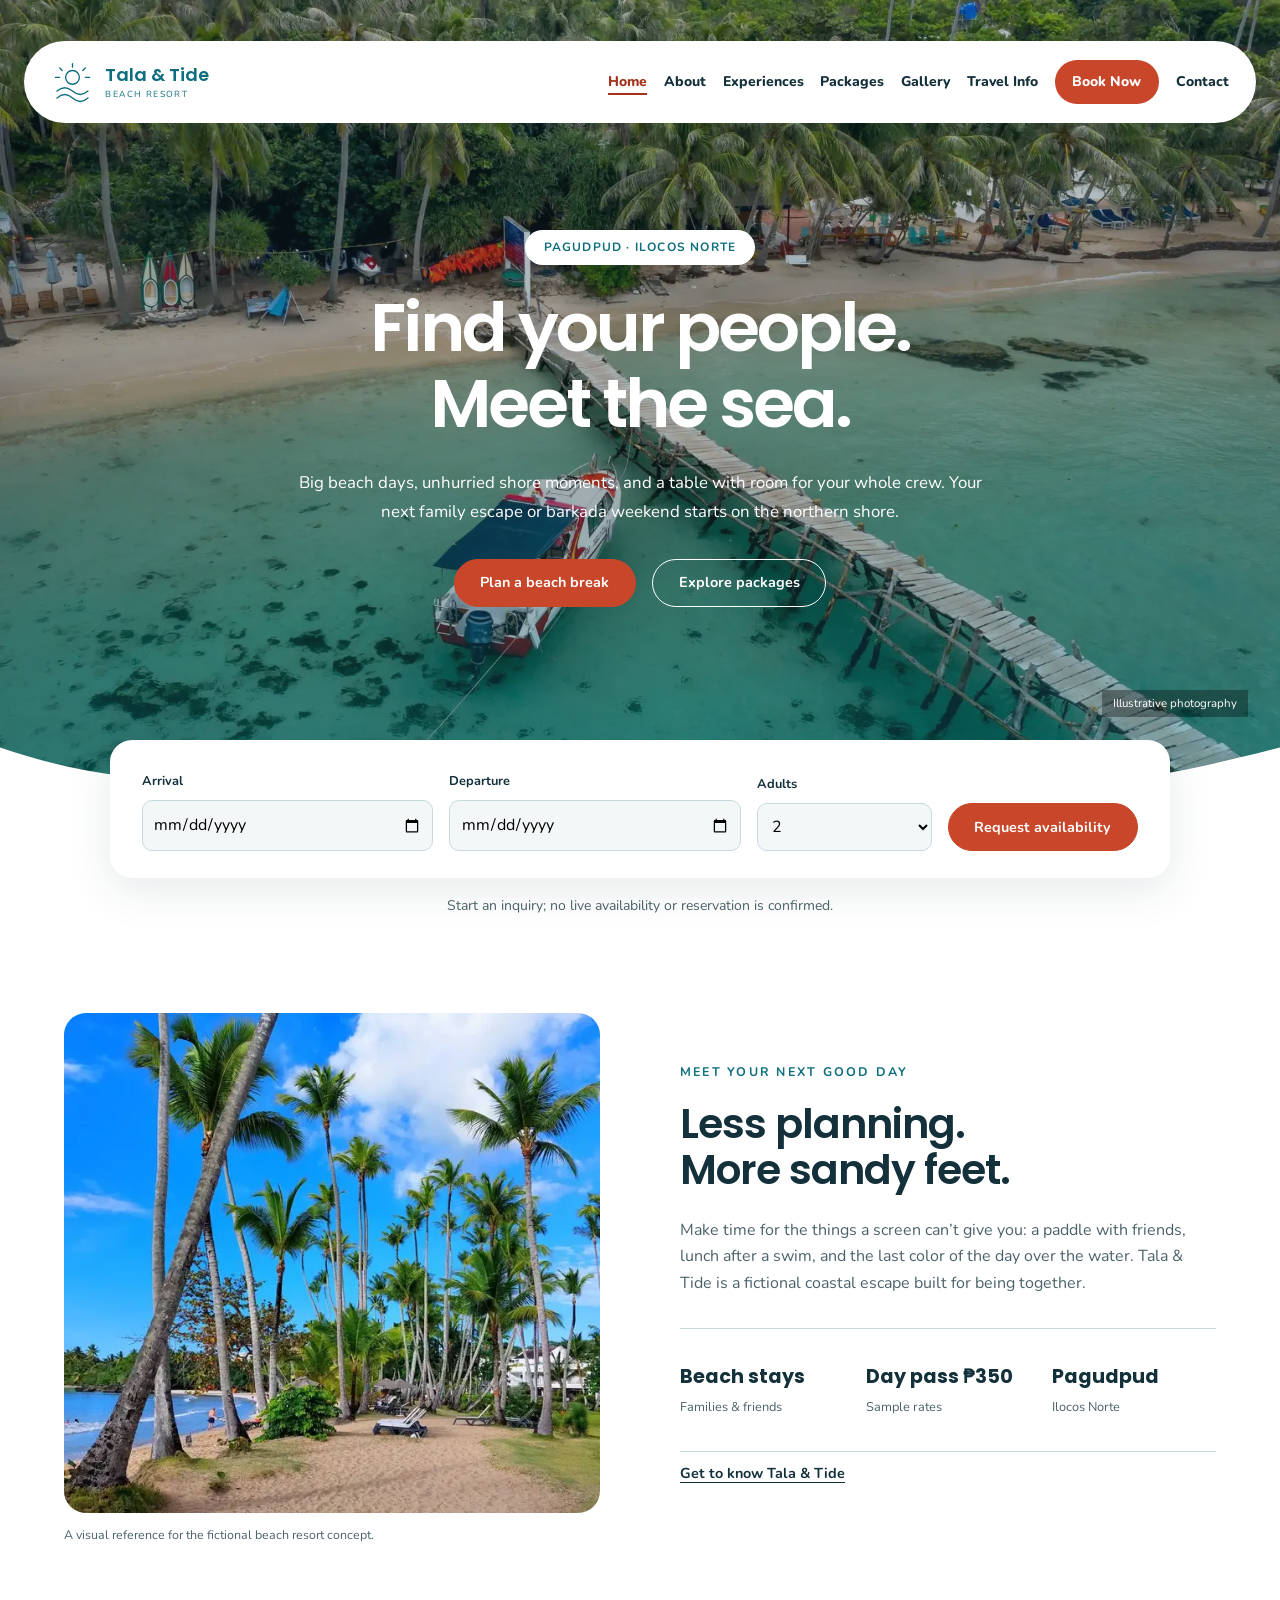
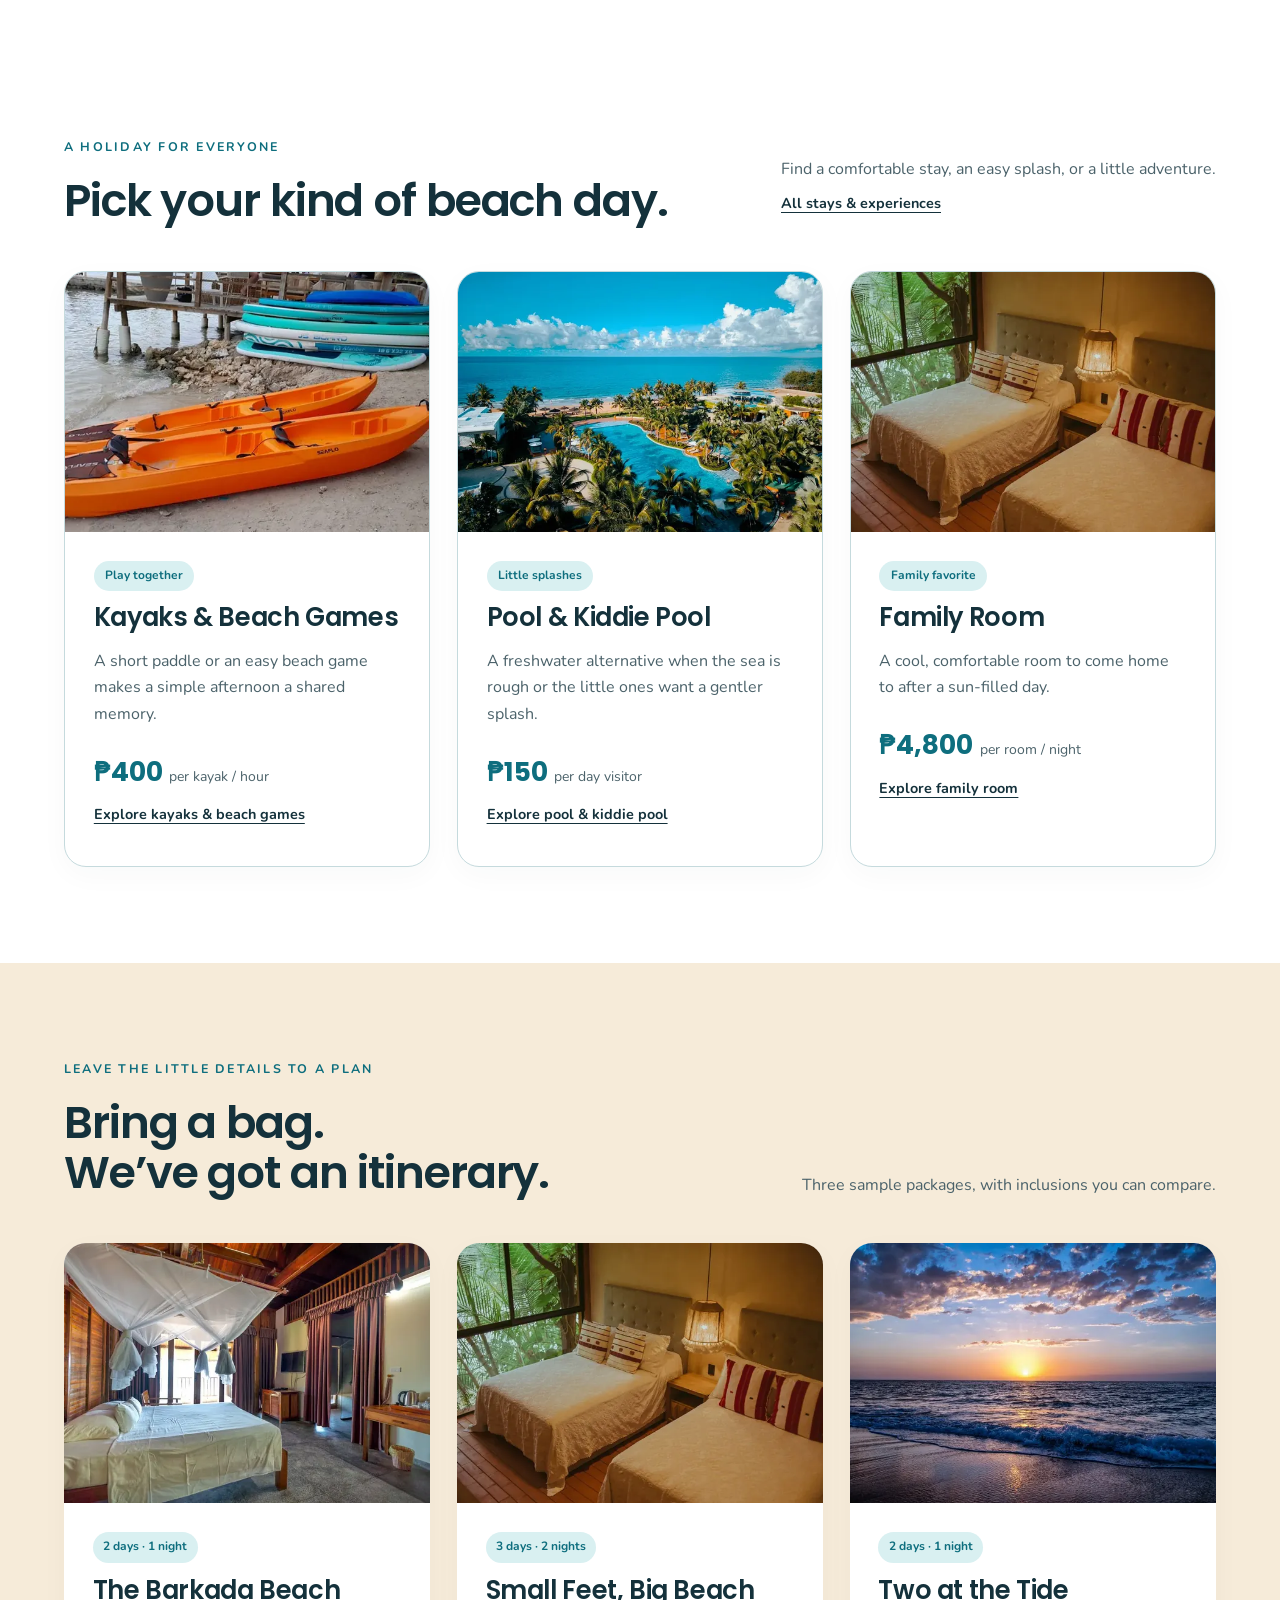
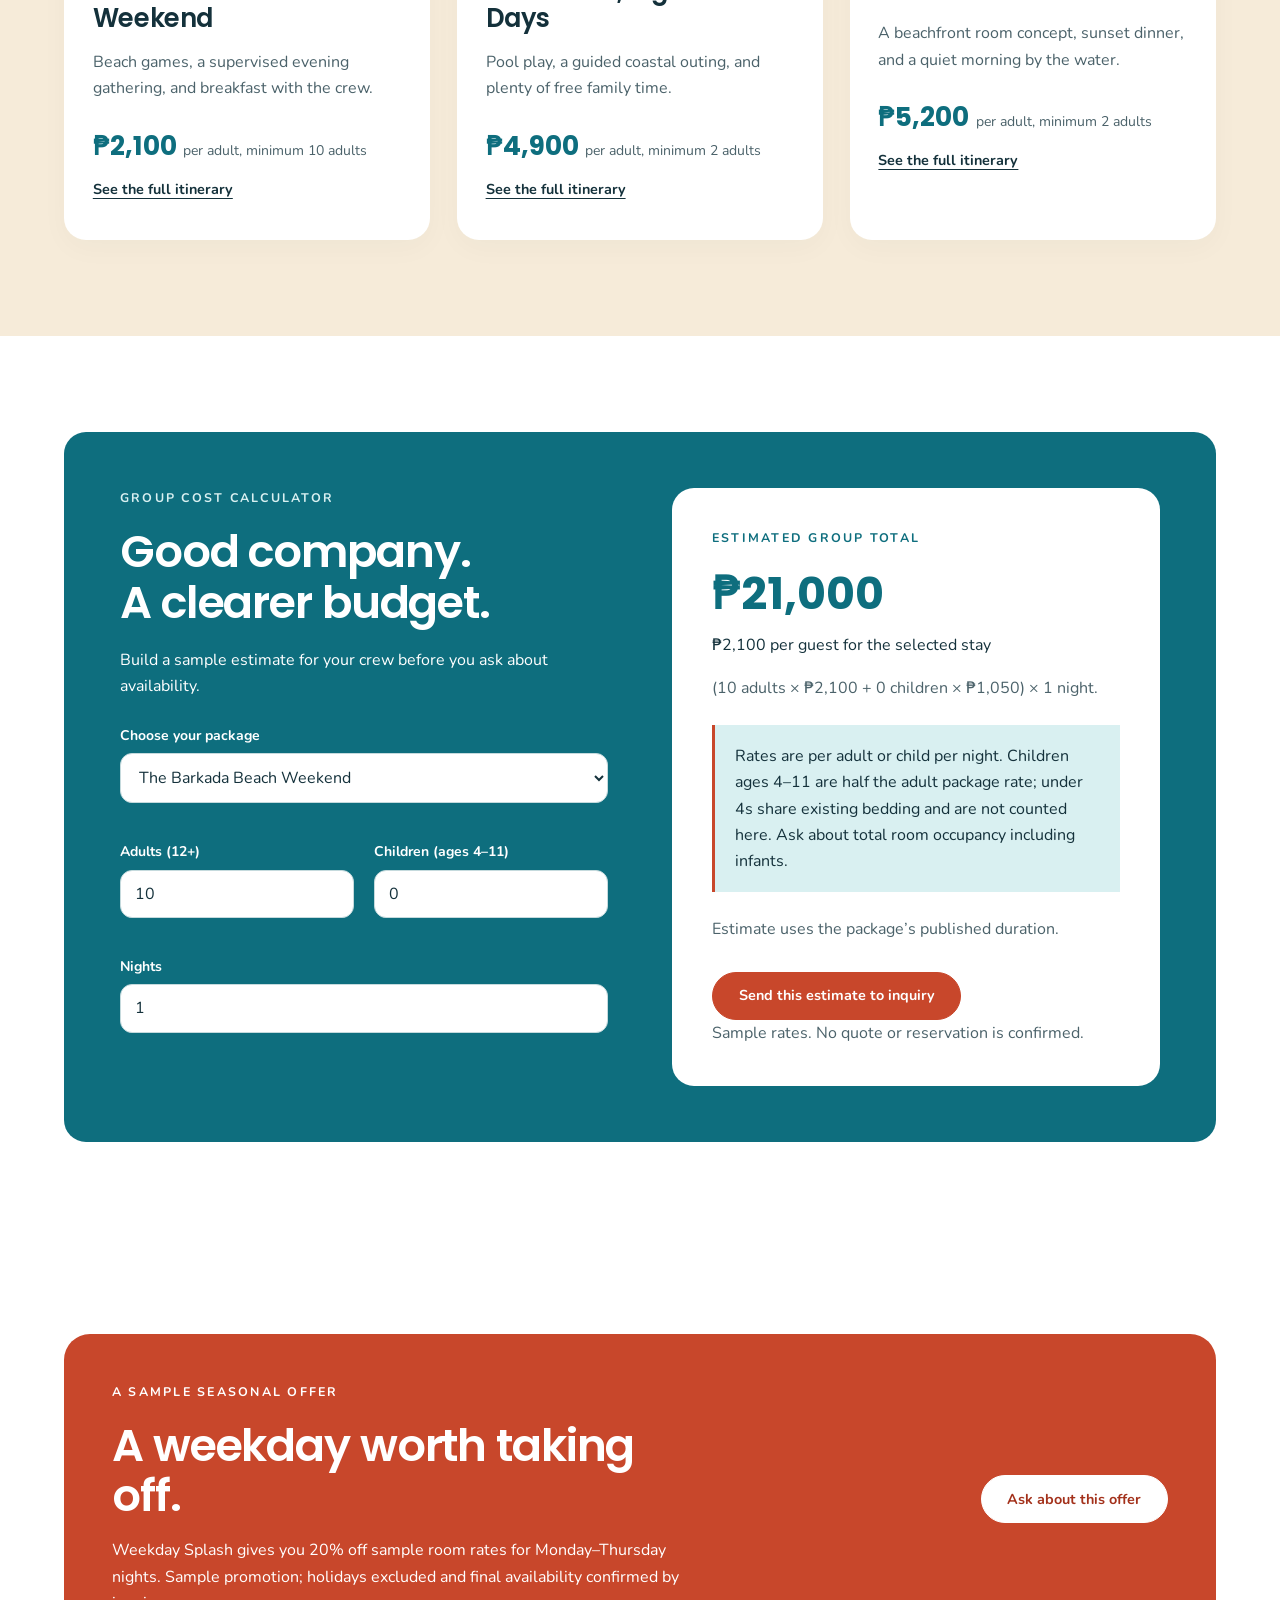
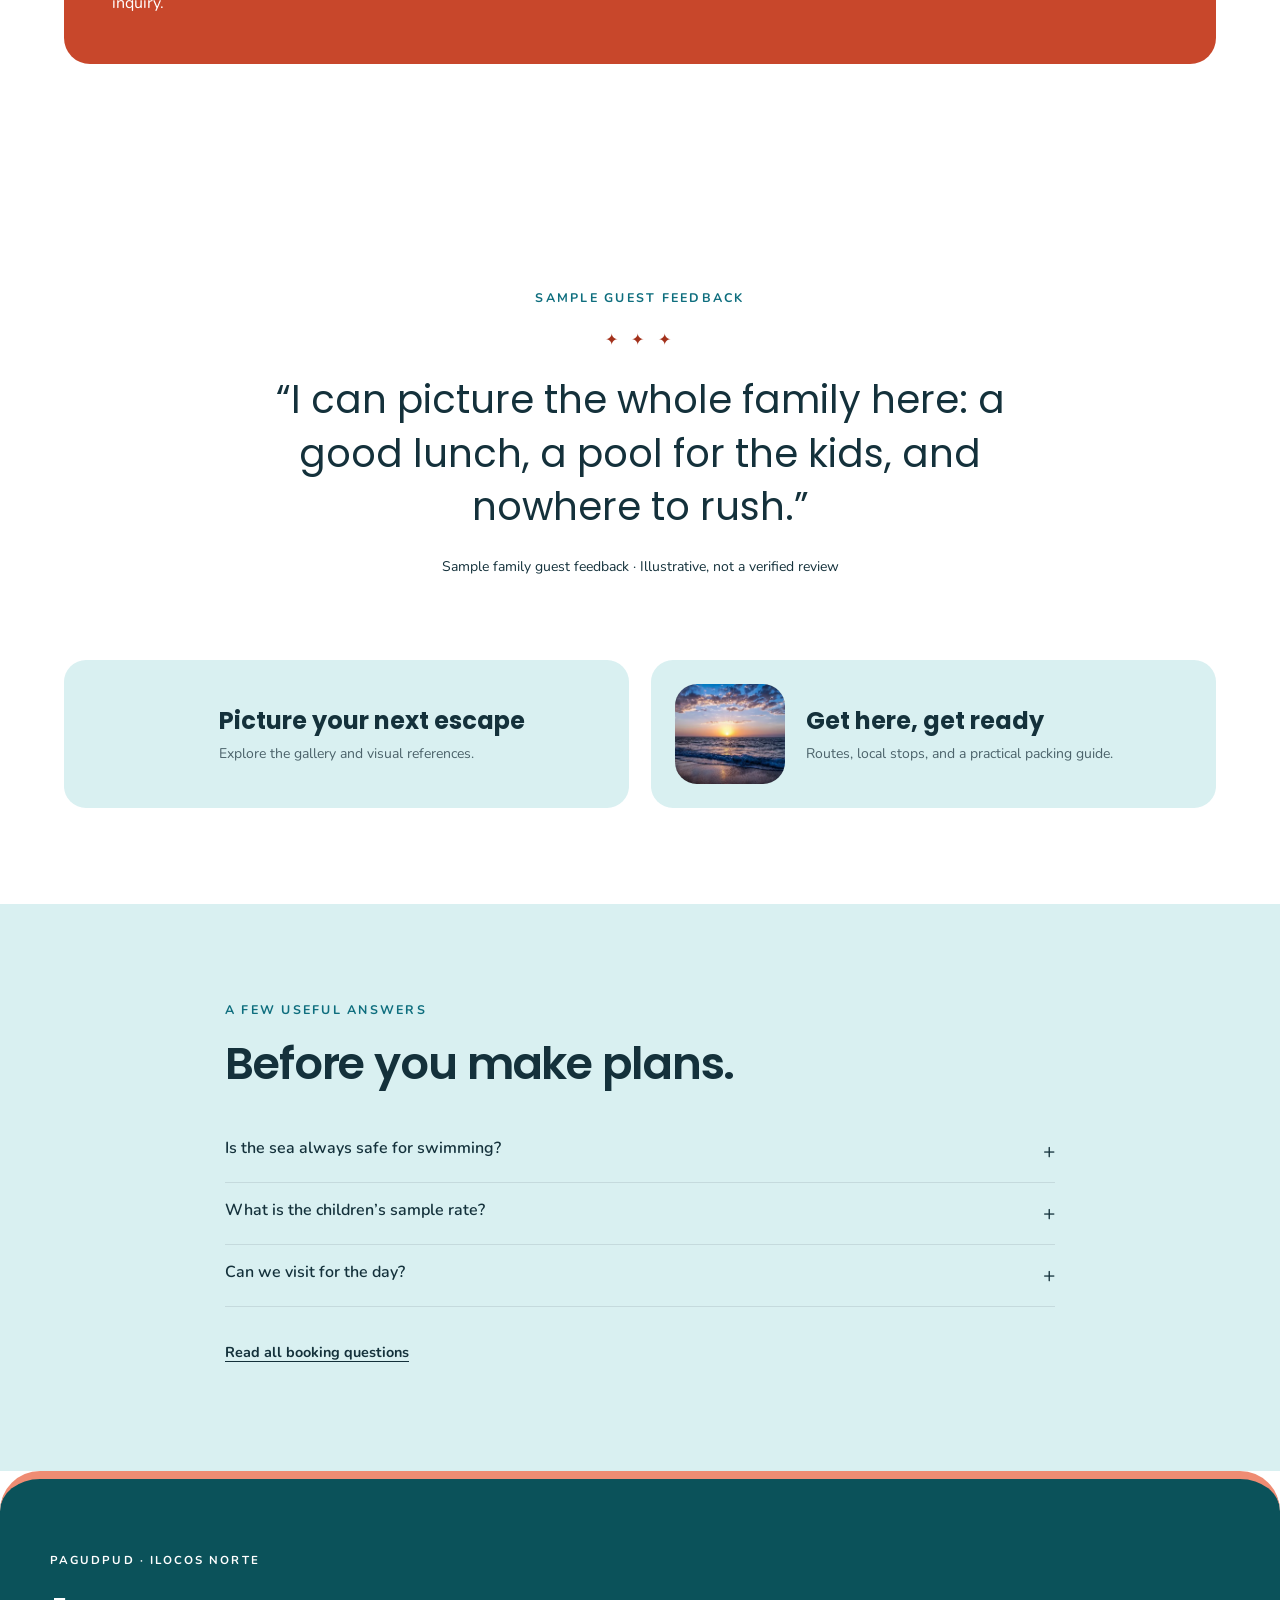
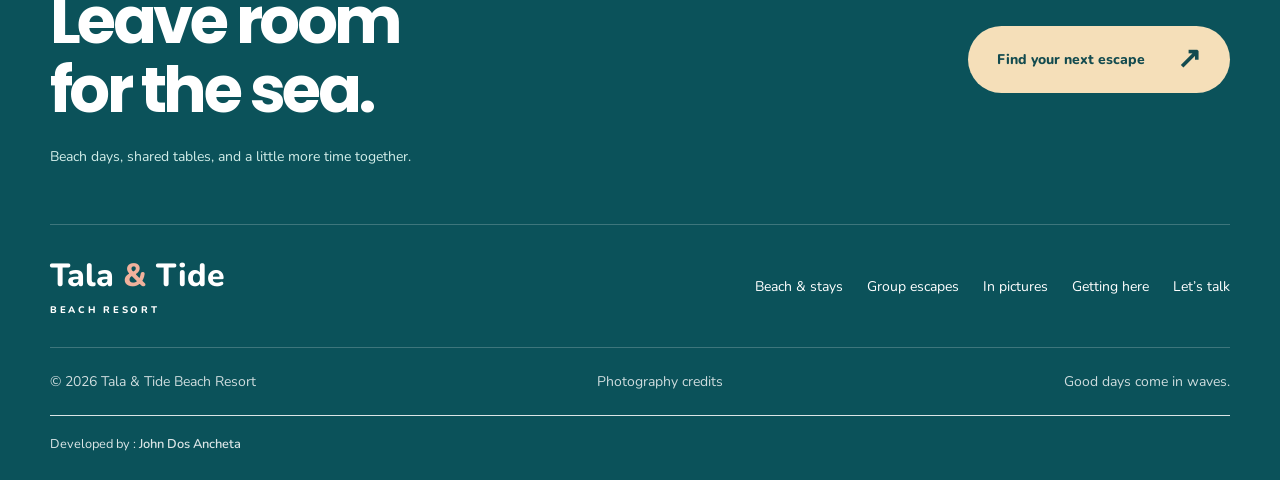
==== commit ab90bf8f: "Restore full developer names in website footers" ====
--- a/index.html
+++ b/index.html
@@ -1 +1 @@
-<!DOCTYPE html><html lang="en"><head><meta charset="UTF-8"><meta name="viewport" content="width=device-width, initial-scale=1"><title>Tala &amp; Tide Beach Resort | Shared Escapes in Pagudpud</title><meta name="description" content="Meet Tala &amp; Tide Beach Resort, a fictional Pagudpud escape for families and friends. Explore beach stays, packages, a group calculator, and travel advice."><meta name="theme-color" content="#0E6E7E"><meta property="og:type" content="website"><meta property="og:title" content="Tala &amp; Tide Beach Resort | Shared Escapes in Pagudpud"><meta property="og:description" content="Meet Tala &amp; Tide Beach Resort, a fictional Pagudpud escape for families and friends. Explore beach stays, packages, a group calculator, and travel advice."><meta property="og:site_name" content="Tala &amp; Tide Beach Resort"><link rel="icon" type="image/svg+xml" href="data:image/svg+xml,%3Csvg%20xmlns%3D%22http%3A//www.w3.org/2000/svg%22%20viewBox%3D%220%200%2050%2050%22%3E%3Crect%20width%3D%2250%22%20height%3D%2250%22%20rx%3D%2212%22%20fill%3D%22%230E6E7E%22/%3E%3Cg%20transform%3D%22translate%283%203%29%20scale%28.88%29%22%20fill%3D%22none%22%20stroke%3D%22%23fff%22%20stroke-width%3D%222%22%3E%3Ccircle%20cx%3D%2225%22%20cy%3D%2219%22%20r%3D%228%22/%3E%3Cpath%20d%3D%22M25%203v4M10%208l3%203M40%208l-3%203M5%2019h5M40%2019h5M7%2035q9-8%2018%200t18%200M7%2043q9-8%2018%200t18%200%22/%3E%3C/g%3E%3C/svg%3E"><link rel="preload" href="fonts/nunito-latin.woff2" as="font" type="font/woff2" crossorigin><link rel="preload" href="fonts/poppins-600-latin.woff2" as="font" type="font/woff2" crossorigin><link rel="stylesheet" href="css/style.css"><script type="application/ld+json">{"@context": "https://schema.org", "@type": "Resort", "name": "Tala & Tide Beach Resort", "description": "Beach resort academic concept. Fictional property, rates, and contacts; no reservations or payments.", "address": {"@type": "PostalAddress", "addressLocality": "Pagudpud", "addressRegion": "Ilocos Norte", "addressCountry": "PH"}}</script><script defer src="js/form-config.js"></script><script defer src="js/site-data.js"></script><script defer src="js/main.js"></script></head><body class="coast"><a class="skip-link" href="#main">Skip to content</a><header class="site-header"><div class="header-inner "><a class="brand" href="index.html"><svg class="brand-mark" viewBox="0 0 50 50" fill="none" stroke="currentColor" stroke-width="1.6" stroke-linecap="round" stroke-linejoin="round" aria-hidden="true"><circle cx="25" cy="19" r="8"/><path d="M25 3v4M10 8l3 3M40 8l-3 3M5 19h5M40 19h5M7 35q9-8 18 0t18 0M7 43q9-8 18 0t18 0"/></svg><span class="brand-text"><strong>Tala &amp; Tide</strong><span>Beach resort</span></span><span class="sr-only">Home</span></a><button class="menu-toggle" aria-controls="site-nav" aria-expanded="false" aria-label="Open navigation"><svg viewBox="0 0 24 24" fill="none" stroke="currentColor" stroke-width="1.6" aria-hidden="true"><path d="M3 6h18M3 12h18M3 18h18"/></svg></button><nav class="site-nav" id="site-nav" aria-label="Main navigation"><span class="nav-mobile-brand">Tala &amp; Tide</span><button class="menu-close" aria-label="Close navigation">×</button><ul class="nav-list"><li><a  href="index.html" aria-current="page">Home</a></li><li><a  href="about.html" >About</a></li><li><a  href="stay.html" >Experiences</a></li><li><a  href="packages.html" >Packages</a></li><li><a  href="gallery.html" >Gallery</a></li><li><a  href="travel-info.html" >Travel Info</a></li><li><a class="nav-book" href="booking.html" >Book Now</a></li><li><a  href="contact.html" >Contact</a></li></ul></nav></div></header><main id="main"><section class="hero"><img class="hero-image" src="images/hero-shore.webp" srcset="images/hero-shore-480.webp 480w, images/hero-shore-640.webp 640w, images/hero-shore-960.webp 960w, images/hero-shore.webp 1800w" sizes="100vw" alt="Palm-lined beach with a wooden dock and boat on turquoise water" width="1800" height="1199" fetchpriority="high" decoding="async"><div class="hero-content wrap"><span class="eyebrow">Pagudpud · Ilocos Norte</span><h1>Find your people.<br>Meet the sea.</h1><p class="hero-intro">Big beach days, unhurried shore moments, and a table with room for your whole crew. Your next family escape or barkada weekend starts on the northern shore.</p><div class="actions"><a class="button " href="booking.html">Plan a beach break</a><a class="button light" href="packages.html">Explore packages</a></div></div><svg class="wave" viewBox="0 0 1440 100" preserveAspectRatio="none" aria-hidden="true"><path d="M0 35C280 130 430 0 720 45S1150 110 1440 35V100H0Z" fill="#fff"/></svg><span class="hero-note">Illustrative photography</span></section><div class="wrap availability-wrap"><form id="availability-form" class="availability" action="booking.html"><div><label for="quick-checkin">Arrival</label><input id="quick-checkin" name="checkin" type="date" required></div><div><label for="quick-checkout">Departure</label><input id="quick-checkout" name="checkout" type="date" required></div><div><label for="quick-guests">Adults</label><select id="quick-guests" name="adults"><option>2</option><option>4</option><option>6</option><option>8</option><option>10</option><option>12</option><option>15</option></select></div><button class="button" type="submit">Request availability</button><p id="availability-error" class="field-error" hidden>Choose an arrival from today onward and a departure after arrival.</p></form><p class="small muted" style="text-align:center;margin-top:1rem">Start an inquiry; no live availability or reservation is confirmed.</p></div><section class="section " id="discover"><div class="wrap intro-split"><div class="intro-photo reveal"><img class="" src="images/palm-beach.webp" srcset="images/palm-beach-480.webp 480w, images/palm-beach-640.webp 640w, images/palm-beach-960.webp 960w, images/palm-beach.webp 1100w" sizes="(max-width:767px) calc(100vw - 32px), (max-width:1023px) 50vw, 40vw" alt="Palm trees and sandy shoreline beneath a clear sky" width="1100" height="1467" loading="lazy" decoding="async"><p class="photo-caption">A visual reference for the fictional beach resort concept.</p></div><div class="intro-copy reveal"><span class="eyebrow">Meet your next good day</span><h2>Less planning.<br> More sandy feet.</h2><p class="muted">Make time for the things a screen can’t give you: a paddle with friends, lunch after a swim, and the last color of the day over the water. Tala & Tide is a fictional coastal escape built for being together.</p><div class="quick-facts"><div><strong>Beach stays</strong><span>Families & friends</span></div><div><strong>Day pass ₱350</strong><span>Sample rates</span></div><div><strong>Pagudpud</strong><span>Ilocos Norte</span></div></div><a class="text-link" href="about.html">Get to know Tala & Tide</a></div></div></section><section class="section"><div class="wrap"><div class="section-heading"><div><span class="eyebrow">A holiday for everyone</span><h2>Pick your kind of beach day.</h2></div><div><p class="muted">Find a comfortable stay, an easy splash, or a little adventure.</p><a class="text-link" href="stay.html">All stays & experiences</a></div></div><div class="card-grid"><article class="card reveal" data-offering="kayak-games"><img class="card-image" src="images/kayaks.webp" srcset="images/kayaks-480.webp 480w, images/kayaks-640.webp 640w, images/kayaks-960.webp 960w, images/kayaks.webp 1100w" sizes="(max-width:767px) calc(100vw - 32px), (max-width:1023px) 50vw, 40vw" alt="Orange kayaks and paddleboards resting on a sandy beach" width="1100" height="619" loading="lazy" decoding="async"><div class="card-body"><span class="card-tag">Play together</span><h3>Kayaks &amp; Beach Games</h3><p class="muted">A short paddle or an easy beach game makes a simple afternoon a shared memory.</p><div class="card-price"><strong>₱400</strong><span>per kayak / hour</span></div><a class="text-link" href="stay.html#kayak-games">Explore kayaks &amp; beach games</a></div></article><article class="card reveal" data-offering="pool-time"><img class="card-image" src="images/ocean-pool.webp" srcset="images/ocean-pool-480.webp 480w, images/ocean-pool-640.webp 640w, images/ocean-pool-960.webp 960w, images/ocean-pool.webp 1100w" sizes="(max-width:767px) calc(100vw - 32px), (max-width:1023px) 50vw, 40vw" alt="Tropical resort swimming pool beside the ocean and palm trees" width="1100" height="825" loading="lazy" decoding="async"><div class="card-body"><span class="card-tag">Little splashes</span><h3>Pool &amp; Kiddie Pool</h3><p class="muted">A freshwater alternative when the sea is rough or the little ones want a gentler splash.</p><div class="card-price"><strong>₱150</strong><span>per day visitor</span></div><a class="text-link" href="stay.html#pool-time">Explore pool &amp; kiddie pool</a></div></article><article class="card reveal" data-offering="family-room"><img class="card-image" src="images/room-twin.webp" srcset="images/room-twin-480.webp 480w, images/room-twin-640.webp 640w, images/room-twin-960.webp 960w, images/room-twin.webp 1100w" sizes="(max-width:767px) calc(100vw - 32px), (max-width:1023px) 50vw, 40vw" alt="Twin beds in a resort bedroom with a tropical window view" width="1100" height="734" loading="lazy" decoding="async"><div class="card-body"><span class="card-tag">Family favorite</span><h3>Family Room</h3><p class="muted">A cool, comfortable room to come home to after a sun-filled day.</p><div class="card-price"><strong>₱4,800</strong><span>per room / night</span></div><a class="text-link" href="stay.html#family-room">Explore family room</a></div></article></div></div></section><section class="section sand-section"><div class="wrap"><div class="section-heading"><div><span class="eyebrow">Leave the little details to a plan</span><h2>Bring a bag.<br>We’ve got an itinerary.</h2></div><div><p class="muted">Three sample packages, with inclusions you can compare.</p></div></div><div class="card-grid"><article class="card mini-package reveal"><img class="card-image" src="images/room-canopy.webp" srcset="images/room-canopy-480.webp 480w, images/room-canopy-640.webp 640w, images/room-canopy-960.webp 960w, images/room-canopy.webp 1100w" sizes="(max-width:767px) calc(100vw - 32px), (max-width:1023px) 50vw, 40vw" alt="Tropical bedroom with a canopy bed" width="1100" height="734" loading="lazy" decoding="async"><div class="card-body"><span class="card-tag">2 days · 1 night</span><h3>The Barkada Beach Weekend</h3><p class="muted">Beach games, a supervised evening gathering, and breakfast with the crew.</p><div class="card-price"><strong>₱2,100</strong><span>per adult, minimum 10 adults</span></div><a class="text-link" href="packages.html#barkada-weekend">See the full itinerary</a></div></article><article class="card mini-package reveal"><img class="card-image" src="images/room-twin.webp" srcset="images/room-twin-480.webp 480w, images/room-twin-640.webp 640w, images/room-twin-960.webp 960w, images/room-twin.webp 1100w" sizes="(max-width:767px) calc(100vw - 32px), (max-width:1023px) 50vw, 40vw" alt="Twin beds in a resort bedroom with a tropical window view" width="1100" height="734" loading="lazy" decoding="async"><div class="card-body"><span class="card-tag">3 days · 2 nights</span><h3>Small Feet, Big Beach Days</h3><p class="muted">Pool play, a guided coastal outing, and plenty of free family time.</p><div class="card-price"><strong>₱4,900</strong><span>per adult, minimum 2 adults</span></div><a class="text-link" href="packages.html#family-fun">See the full itinerary</a></div></article><article class="card mini-package reveal"><img class="card-image" src="images/sunset.webp" srcset="images/sunset-480.webp 480w, images/sunset-640.webp 640w, images/sunset-960.webp 960w, images/sunset.webp 1100w" sizes="(max-width:767px) calc(100vw - 32px), (max-width:1023px) 50vw, 40vw" alt="Warm sunset colors over gentle ocean waves" width="1100" height="731" loading="lazy" decoding="async"><div class="card-body"><span class="card-tag">2 days · 1 night</span><h3>Two at the Tide</h3><p class="muted">A beachfront room concept, sunset dinner, and a quiet morning by the water.</p><div class="card-price"><strong>₱5,200</strong><span>per adult, minimum 2 adults</span></div><a class="text-link" href="packages.html#sunset-escape">See the full itinerary</a></div></article></div></div></section><section class="section"><div class="wrap"><div class="planner reveal" id="estimate"><div><span class="eyebrow">Group cost calculator</span><h2>Good company.<br>A clearer budget.</h2><p>Build a sample estimate for your crew before you ask about availability.</p><div id="group-calculator" class="form-grid" style="margin-top:1.5rem"><div class="field full"><label for="calc-package">Choose your package</label><select id="calc-package"><option value="barkada-weekend">The Barkada Beach Weekend</option><option value="family-fun">Small Feet, Big Beach Days</option><option value="sunset-escape">Two at the Tide</option></select></div><div class="field"><label for="calc-adults">Adults (12+)</label><input id="calc-adults" type="number" min="1" max="30" value="10"></div><div class="field"><label for="calc-children">Children (ages 4–11)</label><input id="calc-children" type="number" min="0" max="20" value="0"></div><div class="field full"><label for="calc-nights">Nights</label><input id="calc-nights" type="number" min="1" max="14" value="1"></div></div><p class="planner-error" id="calc-error" role="status"></p></div><div class="planner-result" aria-live="polite"><span class="eyebrow">Estimated group total</span><strong class="result-number" id="calc-total">₱21,000</strong><p id="calc-per-head">₱2,100 per guest for the selected stay</p><p id="calc-breakdown" class="small muted"></p><div class="notice">Rates are per adult or child per night. Children ages 4–11 are half the adult package rate; under 4s share existing bedding and are not counted here. Ask about total room occupancy including infants.</div><p id="calc-duration-note" class="small muted"></p><div class="actions"><a class="button" id="calc-result-link" href="booking.html?item=barkada-weekend&amp;adults=10">Send this estimate to inquiry</a></div><p class="small muted">Sample rates. No quote or reservation is confirmed.</p></div></div></div></section><section class="section"><div class="wrap"><div class="promo reveal"><div><span class="eyebrow">A sample seasonal offer</span><h2>A weekday worth taking off.</h2><p>Weekday Splash gives you 20% off sample room rates for Monday–Thursday nights. Sample promotion; holidays excluded and final availability confirmed by inquiry.</p></div><a class="button " href="booking.html">Ask about this offer</a></div></div></section><section class="section"><div class="wrap"><div class="review reveal"><span class="eyebrow">Sample guest feedback</span><span class="stars" aria-hidden="true">✦ ✦ ✦</span><blockquote>“I can picture the whole family here: a good lunch, a pool for the kids, and nowhere to rush.”</blockquote><cite>Sample family guest feedback · Illustrative, not a verified review</cite></div><div class="teaser-grid"><a class="teaser" href="gallery.html"><img class="" src="images/hero-shore.webp" srcset="images/hero-shore-480.webp 480w, images/hero-shore-640.webp 640w, images/hero-shore-960.webp 960w, images/hero-shore.webp 1800w" sizes="(max-width:767px) calc(100vw - 32px), (max-width:1023px) 50vw, 40vw" alt="Palm-lined beach with a wooden dock and boat on turquoise water" width="1800" height="1199" loading="lazy" decoding="async"><div><strong>Picture your next escape</strong><span>Explore the gallery and visual references.</span></div></a><a class="teaser" href="travel-info.html"><img class="" src="images/sunset.webp" srcset="images/sunset-480.webp 480w, images/sunset-640.webp 640w, images/sunset-960.webp 960w, images/sunset.webp 1100w" sizes="(max-width:767px) calc(100vw - 32px), (max-width:1023px) 50vw, 40vw" alt="Warm sunset colors over gentle ocean waves" width="1100" height="731" loading="lazy" decoding="async"><div><strong>Get here, get ready</strong><span>Routes, local stops, and a practical packing guide.</span></div></a></div></div></section><section class="section panel-section"><div class="wrap"><div class="faq"><span class="eyebrow">A few useful answers</span><h2>Before you make plans.</h2><details><summary>Is the sea always safe for swimming?</summary><p>No. Sea conditions can change quickly. Follow guides and flags, stay in designated areas, and choose the pool if swimming is not advised.</p></details><details><summary>What is the children’s sample rate?</summary><p>For package calculator estimates, ages 4–11 are half the adult package rate; under 4s are not counted and share existing bedding. The final room capacity and price need confirmation.</p></details><details><summary>Can we visit for the day?</summary><p>Yes. The Beach Day Pass covers stated access and shared seating. Private cottages are a separate option.</p></details><p class="faq-footer"><a class="text-link" href="booking.html#faq">Read all booking questions</a></p></div></div></section></main><footer class="site-footer footer-redesign tide-footer"><div class="footer-shell"><div class="tide-invitation"><div><p class="footer-label">Pagudpud · Ilocos Norte</p><h2>Leave room<br>for the sea.</h2><p>Beach days, shared tables, and a little more time together.</p></div><a class="tide-cta" href="packages.html">Find your next escape <span aria-hidden="true">↗</span></a></div><div class="tide-dock"><a class="tide-wordmark" href="index.html">Tala <span>&amp;</span> Tide<small>BEACH RESORT</small></a><nav class="footer-nav" aria-label="Footer navigation"><a href="stay.html">Beach &amp; stays</a><a href="packages.html">Group escapes</a><a href="gallery.html">In pictures</a><a href="travel-info.html">Getting here</a><a href="contact.html">Let’s talk</a></nav></div><div class="footer-end footer-fine"><p>© 2026 Tala &amp; Tide Beach Resort</p><a href="gallery.html#photo-credits">Photography credits</a><p>Good days come in waves.</p></div></div></footer></body></html>+<!DOCTYPE html><html lang="en"><head><meta charset="UTF-8"><meta name="viewport" content="width=device-width, initial-scale=1"><title>Tala &amp; Tide Beach Resort | Shared Escapes in Pagudpud</title><meta name="description" content="Meet Tala &amp; Tide Beach Resort, a fictional Pagudpud escape for families and friends. Explore beach stays, packages, a group calculator, and travel advice."><meta name="theme-color" content="#0E6E7E"><meta property="og:type" content="website"><meta property="og:title" content="Tala &amp; Tide Beach Resort | Shared Escapes in Pagudpud"><meta property="og:description" content="Meet Tala &amp; Tide Beach Resort, a fictional Pagudpud escape for families and friends. Explore beach stays, packages, a group calculator, and travel advice."><meta property="og:site_name" content="Tala &amp; Tide Beach Resort"><link rel="icon" type="image/svg+xml" href="data:image/svg+xml,%3Csvg%20xmlns%3D%22http%3A//www.w3.org/2000/svg%22%20viewBox%3D%220%200%2050%2050%22%3E%3Crect%20width%3D%2250%22%20height%3D%2250%22%20rx%3D%2212%22%20fill%3D%22%230E6E7E%22/%3E%3Cg%20transform%3D%22translate%283%203%29%20scale%28.88%29%22%20fill%3D%22none%22%20stroke%3D%22%23fff%22%20stroke-width%3D%222%22%3E%3Ccircle%20cx%3D%2225%22%20cy%3D%2219%22%20r%3D%228%22/%3E%3Cpath%20d%3D%22M25%203v4M10%208l3%203M40%208l-3%203M5%2019h5M40%2019h5M7%2035q9-8%2018%200t18%200M7%2043q9-8%2018%200t18%200%22/%3E%3C/g%3E%3C/svg%3E"><link rel="preload" href="fonts/nunito-latin.woff2" as="font" type="font/woff2" crossorigin><link rel="preload" href="fonts/poppins-600-latin.woff2" as="font" type="font/woff2" crossorigin><link rel="stylesheet" href="css/style.css"><script type="application/ld+json">{"@context": "https://schema.org", "@type": "Resort", "name": "Tala & Tide Beach Resort", "description": "Beach resort academic concept. Fictional property, rates, and contacts; no reservations or payments.", "address": {"@type": "PostalAddress", "addressLocality": "Pagudpud", "addressRegion": "Ilocos Norte", "addressCountry": "PH"}}</script><script defer src="js/form-config.js"></script><script defer src="js/site-data.js"></script><script defer src="js/main.js"></script></head><body class="coast"><a class="skip-link" href="#main">Skip to content</a><header class="site-header"><div class="header-inner "><a class="brand" href="index.html"><svg class="brand-mark" viewBox="0 0 50 50" fill="none" stroke="currentColor" stroke-width="1.6" stroke-linecap="round" stroke-linejoin="round" aria-hidden="true"><circle cx="25" cy="19" r="8"/><path d="M25 3v4M10 8l3 3M40 8l-3 3M5 19h5M40 19h5M7 35q9-8 18 0t18 0M7 43q9-8 18 0t18 0"/></svg><span class="brand-text"><strong>Tala &amp; Tide</strong><span>Beach resort</span></span><span class="sr-only">Home</span></a><button class="menu-toggle" aria-controls="site-nav" aria-expanded="false" aria-label="Open navigation"><svg viewBox="0 0 24 24" fill="none" stroke="currentColor" stroke-width="1.6" aria-hidden="true"><path d="M3 6h18M3 12h18M3 18h18"/></svg></button><nav class="site-nav" id="site-nav" aria-label="Main navigation"><span class="nav-mobile-brand">Tala &amp; Tide</span><button class="menu-close" aria-label="Close navigation">×</button><ul class="nav-list"><li><a  href="index.html" aria-current="page">Home</a></li><li><a  href="about.html" >About</a></li><li><a  href="stay.html" >Experiences</a></li><li><a  href="packages.html" >Packages</a></li><li><a  href="gallery.html" >Gallery</a></li><li><a  href="travel-info.html" >Travel Info</a></li><li><a class="nav-book" href="booking.html" >Book Now</a></li><li><a  href="contact.html" >Contact</a></li></ul></nav></div></header><main id="main"><section class="hero"><img class="hero-image" src="images/hero-shore.webp" srcset="images/hero-shore-480.webp 480w, images/hero-shore-640.webp 640w, images/hero-shore-960.webp 960w, images/hero-shore.webp 1800w" sizes="100vw" alt="Palm-lined beach with a wooden dock and boat on turquoise water" width="1800" height="1199" fetchpriority="high" decoding="async"><div class="hero-content wrap"><span class="eyebrow">Pagudpud · Ilocos Norte</span><h1>Find your people.<br>Meet the sea.</h1><p class="hero-intro">Big beach days, unhurried shore moments, and a table with room for your whole crew. Your next family escape or barkada weekend starts on the northern shore.</p><div class="actions"><a class="button " href="booking.html">Plan a beach break</a><a class="button light" href="packages.html">Explore packages</a></div></div><svg class="wave" viewBox="0 0 1440 100" preserveAspectRatio="none" aria-hidden="true"><path d="M0 35C280 130 430 0 720 45S1150 110 1440 35V100H0Z" fill="#fff"/></svg><span class="hero-note">Illustrative photography</span></section><div class="wrap availability-wrap"><form id="availability-form" class="availability" action="booking.html"><div><label for="quick-checkin">Arrival</label><input id="quick-checkin" name="checkin" type="date" required></div><div><label for="quick-checkout">Departure</label><input id="quick-checkout" name="checkout" type="date" required></div><div><label for="quick-guests">Adults</label><select id="quick-guests" name="adults"><option>2</option><option>4</option><option>6</option><option>8</option><option>10</option><option>12</option><option>15</option></select></div><button class="button" type="submit">Request availability</button><p id="availability-error" class="field-error" hidden>Choose an arrival from today onward and a departure after arrival.</p></form><p class="small muted" style="text-align:center;margin-top:1rem">Start an inquiry; no live availability or reservation is confirmed.</p></div><section class="section " id="discover"><div class="wrap intro-split"><div class="intro-photo reveal"><img class="" src="images/palm-beach.webp" srcset="images/palm-beach-480.webp 480w, images/palm-beach-640.webp 640w, images/palm-beach-960.webp 960w, images/palm-beach.webp 1100w" sizes="(max-width:767px) calc(100vw - 32px), (max-width:1023px) 50vw, 40vw" alt="Palm trees and sandy shoreline beneath a clear sky" width="1100" height="1467" loading="lazy" decoding="async"><p class="photo-caption">A visual reference for the fictional beach resort concept.</p></div><div class="intro-copy reveal"><span class="eyebrow">Meet your next good day</span><h2>Less planning.<br> More sandy feet.</h2><p class="muted">Make time for the things a screen can’t give you: a paddle with friends, lunch after a swim, and the last color of the day over the water. Tala & Tide is a fictional coastal escape built for being together.</p><div class="quick-facts"><div><strong>Beach stays</strong><span>Families & friends</span></div><div><strong>Day pass ₱350</strong><span>Sample rates</span></div><div><strong>Pagudpud</strong><span>Ilocos Norte</span></div></div><a class="text-link" href="about.html">Get to know Tala & Tide</a></div></div></section><section class="section"><div class="wrap"><div class="section-heading"><div><span class="eyebrow">A holiday for everyone</span><h2>Pick your kind of beach day.</h2></div><div><p class="muted">Find a comfortable stay, an easy splash, or a little adventure.</p><a class="text-link" href="stay.html">All stays & experiences</a></div></div><div class="card-grid"><article class="card reveal" data-offering="kayak-games"><img class="card-image" src="images/kayaks.webp" srcset="images/kayaks-480.webp 480w, images/kayaks-640.webp 640w, images/kayaks-960.webp 960w, images/kayaks.webp 1100w" sizes="(max-width:767px) calc(100vw - 32px), (max-width:1023px) 50vw, 40vw" alt="Orange kayaks and paddleboards resting on a sandy beach" width="1100" height="619" loading="lazy" decoding="async"><div class="card-body"><span class="card-tag">Play together</span><h3>Kayaks &amp; Beach Games</h3><p class="muted">A short paddle or an easy beach game makes a simple afternoon a shared memory.</p><div class="card-price"><strong>₱400</strong><span>per kayak / hour</span></div><a class="text-link" href="stay.html#kayak-games">Explore kayaks &amp; beach games</a></div></article><article class="card reveal" data-offering="pool-time"><img class="card-image" src="images/ocean-pool.webp" srcset="images/ocean-pool-480.webp 480w, images/ocean-pool-640.webp 640w, images/ocean-pool-960.webp 960w, images/ocean-pool.webp 1100w" sizes="(max-width:767px) calc(100vw - 32px), (max-width:1023px) 50vw, 40vw" alt="Tropical resort swimming pool beside the ocean and palm trees" width="1100" height="825" loading="lazy" decoding="async"><div class="card-body"><span class="card-tag">Little splashes</span><h3>Pool &amp; Kiddie Pool</h3><p class="muted">A freshwater alternative when the sea is rough or the little ones want a gentler splash.</p><div class="card-price"><strong>₱150</strong><span>per day visitor</span></div><a class="text-link" href="stay.html#pool-time">Explore pool &amp; kiddie pool</a></div></article><article class="card reveal" data-offering="family-room"><img class="card-image" src="images/room-twin.webp" srcset="images/room-twin-480.webp 480w, images/room-twin-640.webp 640w, images/room-twin-960.webp 960w, images/room-twin.webp 1100w" sizes="(max-width:767px) calc(100vw - 32px), (max-width:1023px) 50vw, 40vw" alt="Twin beds in a resort bedroom with a tropical window view" width="1100" height="734" loading="lazy" decoding="async"><div class="card-body"><span class="card-tag">Family favorite</span><h3>Family Room</h3><p class="muted">A cool, comfortable room to come home to after a sun-filled day.</p><div class="card-price"><strong>₱4,800</strong><span>per room / night</span></div><a class="text-link" href="stay.html#family-room">Explore family room</a></div></article></div></div></section><section class="section sand-section"><div class="wrap"><div class="section-heading"><div><span class="eyebrow">Leave the little details to a plan</span><h2>Bring a bag.<br>We’ve got an itinerary.</h2></div><div><p class="muted">Three sample packages, with inclusions you can compare.</p></div></div><div class="card-grid"><article class="card mini-package reveal"><img class="card-image" src="images/room-canopy.webp" srcset="images/room-canopy-480.webp 480w, images/room-canopy-640.webp 640w, images/room-canopy-960.webp 960w, images/room-canopy.webp 1100w" sizes="(max-width:767px) calc(100vw - 32px), (max-width:1023px) 50vw, 40vw" alt="Tropical bedroom with a canopy bed" width="1100" height="734" loading="lazy" decoding="async"><div class="card-body"><span class="card-tag">2 days · 1 night</span><h3>The Barkada Beach Weekend</h3><p class="muted">Beach games, a supervised evening gathering, and breakfast with the crew.</p><div class="card-price"><strong>₱2,100</strong><span>per adult, minimum 10 adults</span></div><a class="text-link" href="packages.html#barkada-weekend">See the full itinerary</a></div></article><article class="card mini-package reveal"><img class="card-image" src="images/room-twin.webp" srcset="images/room-twin-480.webp 480w, images/room-twin-640.webp 640w, images/room-twin-960.webp 960w, images/room-twin.webp 1100w" sizes="(max-width:767px) calc(100vw - 32px), (max-width:1023px) 50vw, 40vw" alt="Twin beds in a resort bedroom with a tropical window view" width="1100" height="734" loading="lazy" decoding="async"><div class="card-body"><span class="card-tag">3 days · 2 nights</span><h3>Small Feet, Big Beach Days</h3><p class="muted">Pool play, a guided coastal outing, and plenty of free family time.</p><div class="card-price"><strong>₱4,900</strong><span>per adult, minimum 2 adults</span></div><a class="text-link" href="packages.html#family-fun">See the full itinerary</a></div></article><article class="card mini-package reveal"><img class="card-image" src="images/sunset.webp" srcset="images/sunset-480.webp 480w, images/sunset-640.webp 640w, images/sunset-960.webp 960w, images/sunset.webp 1100w" sizes="(max-width:767px) calc(100vw - 32px), (max-width:1023px) 50vw, 40vw" alt="Warm sunset colors over gentle ocean waves" width="1100" height="731" loading="lazy" decoding="async"><div class="card-body"><span class="card-tag">2 days · 1 night</span><h3>Two at the Tide</h3><p class="muted">A beachfront room concept, sunset dinner, and a quiet morning by the water.</p><div class="card-price"><strong>₱5,200</strong><span>per adult, minimum 2 adults</span></div><a class="text-link" href="packages.html#sunset-escape">See the full itinerary</a></div></article></div></div></section><section class="section"><div class="wrap"><div class="planner reveal" id="estimate"><div><span class="eyebrow">Group cost calculator</span><h2>Good company.<br>A clearer budget.</h2><p>Build a sample estimate for your crew before you ask about availability.</p><div id="group-calculator" class="form-grid" style="margin-top:1.5rem"><div class="field full"><label for="calc-package">Choose your package</label><select id="calc-package"><option value="barkada-weekend">The Barkada Beach Weekend</option><option value="family-fun">Small Feet, Big Beach Days</option><option value="sunset-escape">Two at the Tide</option></select></div><div class="field"><label for="calc-adults">Adults (12+)</label><input id="calc-adults" type="number" min="1" max="30" value="10"></div><div class="field"><label for="calc-children">Children (ages 4–11)</label><input id="calc-children" type="number" min="0" max="20" value="0"></div><div class="field full"><label for="calc-nights">Nights</label><input id="calc-nights" type="number" min="1" max="14" value="1"></div></div><p class="planner-error" id="calc-error" role="status"></p></div><div class="planner-result" aria-live="polite"><span class="eyebrow">Estimated group total</span><strong class="result-number" id="calc-total">₱21,000</strong><p id="calc-per-head">₱2,100 per guest for the selected stay</p><p id="calc-breakdown" class="small muted"></p><div class="notice">Rates are per adult or child per night. Children ages 4–11 are half the adult package rate; under 4s share existing bedding and are not counted here. Ask about total room occupancy including infants.</div><p id="calc-duration-note" class="small muted"></p><div class="actions"><a class="button" id="calc-result-link" href="booking.html?item=barkada-weekend&amp;adults=10">Send this estimate to inquiry</a></div><p class="small muted">Sample rates. No quote or reservation is confirmed.</p></div></div></div></section><section class="section"><div class="wrap"><div class="promo reveal"><div><span class="eyebrow">A sample seasonal offer</span><h2>A weekday worth taking off.</h2><p>Weekday Splash gives you 20% off sample room rates for Monday–Thursday nights. Sample promotion; holidays excluded and final availability confirmed by inquiry.</p></div><a class="button " href="booking.html">Ask about this offer</a></div></div></section><section class="section"><div class="wrap"><div class="review reveal"><span class="eyebrow">Sample guest feedback</span><span class="stars" aria-hidden="true">✦ ✦ ✦</span><blockquote>“I can picture the whole family here: a good lunch, a pool for the kids, and nowhere to rush.”</blockquote><cite>Sample family guest feedback · Illustrative, not a verified review</cite></div><div class="teaser-grid"><a class="teaser" href="gallery.html"><img class="" src="images/hero-shore.webp" srcset="images/hero-shore-480.webp 480w, images/hero-shore-640.webp 640w, images/hero-shore-960.webp 960w, images/hero-shore.webp 1800w" sizes="(max-width:767px) calc(100vw - 32px), (max-width:1023px) 50vw, 40vw" alt="Palm-lined beach with a wooden dock and boat on turquoise water" width="1800" height="1199" loading="lazy" decoding="async"><div><strong>Picture your next escape</strong><span>Explore the gallery and visual references.</span></div></a><a class="teaser" href="travel-info.html"><img class="" src="images/sunset.webp" srcset="images/sunset-480.webp 480w, images/sunset-640.webp 640w, images/sunset-960.webp 960w, images/sunset.webp 1100w" sizes="(max-width:767px) calc(100vw - 32px), (max-width:1023px) 50vw, 40vw" alt="Warm sunset colors over gentle ocean waves" width="1100" height="731" loading="lazy" decoding="async"><div><strong>Get here, get ready</strong><span>Routes, local stops, and a practical packing guide.</span></div></a></div></div></section><section class="section panel-section"><div class="wrap"><div class="faq"><span class="eyebrow">A few useful answers</span><h2>Before you make plans.</h2><details><summary>Is the sea always safe for swimming?</summary><p>No. Sea conditions can change quickly. Follow guides and flags, stay in designated areas, and choose the pool if swimming is not advised.</p></details><details><summary>What is the children’s sample rate?</summary><p>For package calculator estimates, ages 4–11 are half the adult package rate; under 4s are not counted and share existing bedding. The final room capacity and price need confirmation.</p></details><details><summary>Can we visit for the day?</summary><p>Yes. The Beach Day Pass covers stated access and shared seating. Private cottages are a separate option.</p></details><p class="faq-footer"><a class="text-link" href="booking.html#faq">Read all booking questions</a></p></div></div></section></main><footer class="site-footer footer-redesign tide-footer"><div class="footer-shell"><div class="tide-invitation"><div><p class="footer-label">Pagudpud · Ilocos Norte</p><h2>Leave room<br>for the sea.</h2><p>Beach days, shared tables, and a little more time together.</p></div><a class="tide-cta" href="packages.html">Find your next escape <span aria-hidden="true">↗</span></a></div><div class="tide-dock"><a class="tide-wordmark" href="index.html">Tala <span>&amp;</span> Tide<small>BEACH RESORT</small></a><nav class="footer-nav" aria-label="Footer navigation"><a href="stay.html">Beach &amp; stays</a><a href="packages.html">Group escapes</a><a href="gallery.html">In pictures</a><a href="travel-info.html">Getting here</a><a href="contact.html">Let’s talk</a></nav></div><div class="footer-end footer-fine"><p>© 2026 Tala &amp; Tide Beach Resort</p><a href="gallery.html#photo-credits">Photography credits</a><p>Good days come in waves.</p></div><div class="developer-credit"><p>Developed by : <strong>John Dos Ancheta</strong></p></div></div></footer></body></html>
--- a/css/style.css
+++ b/css/style.css
@@ -172,3 +172,10 @@
 @media(max-width:767px){.tide-invitation{padding:3rem 0;align-items:flex-start;flex-direction:column;gap:1.8rem}.tide-dock{align-items:flex-start;flex-direction:column}.tide-cta{white-space:normal}}
 
 .site-footer.footer-redesign a.tide-wordmark{font-size:2rem}.site-footer.footer-redesign .tide-invitation h2{text-transform:none;font-family:var(--heading-font)}
+
+/* Developer attribution */
+.footer-redesign .developer-credit{border-top:1px solid currentColor;padding:1.1rem 0 1.5rem;opacity:.85}
+.footer-redesign .developer-credit p{font-size:.8rem;margin:0;line-height:1.7}
+.footer-redesign .developer-credit strong{font-weight:600}
+.footer-redesign .developer-credit .developer-strand{display:block}
+.aurelia-footer .developer-credit{text-align:center}
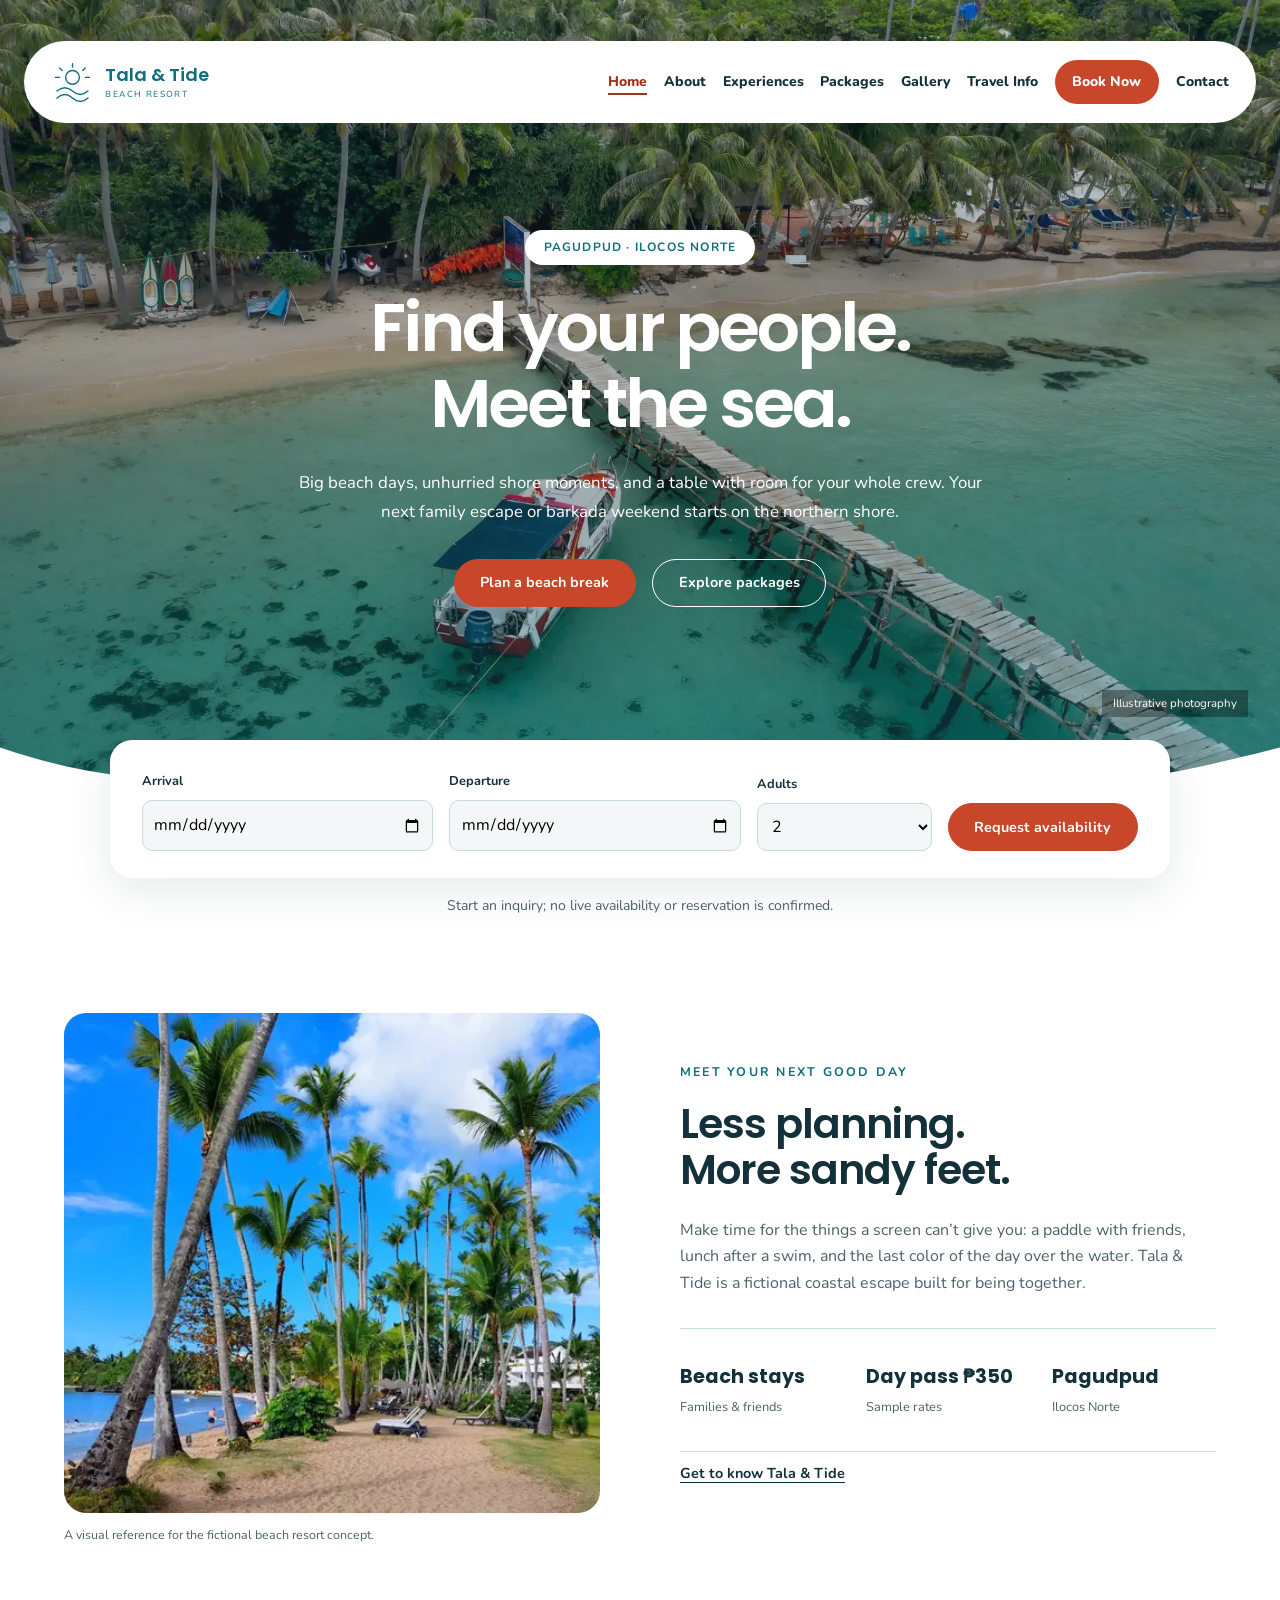
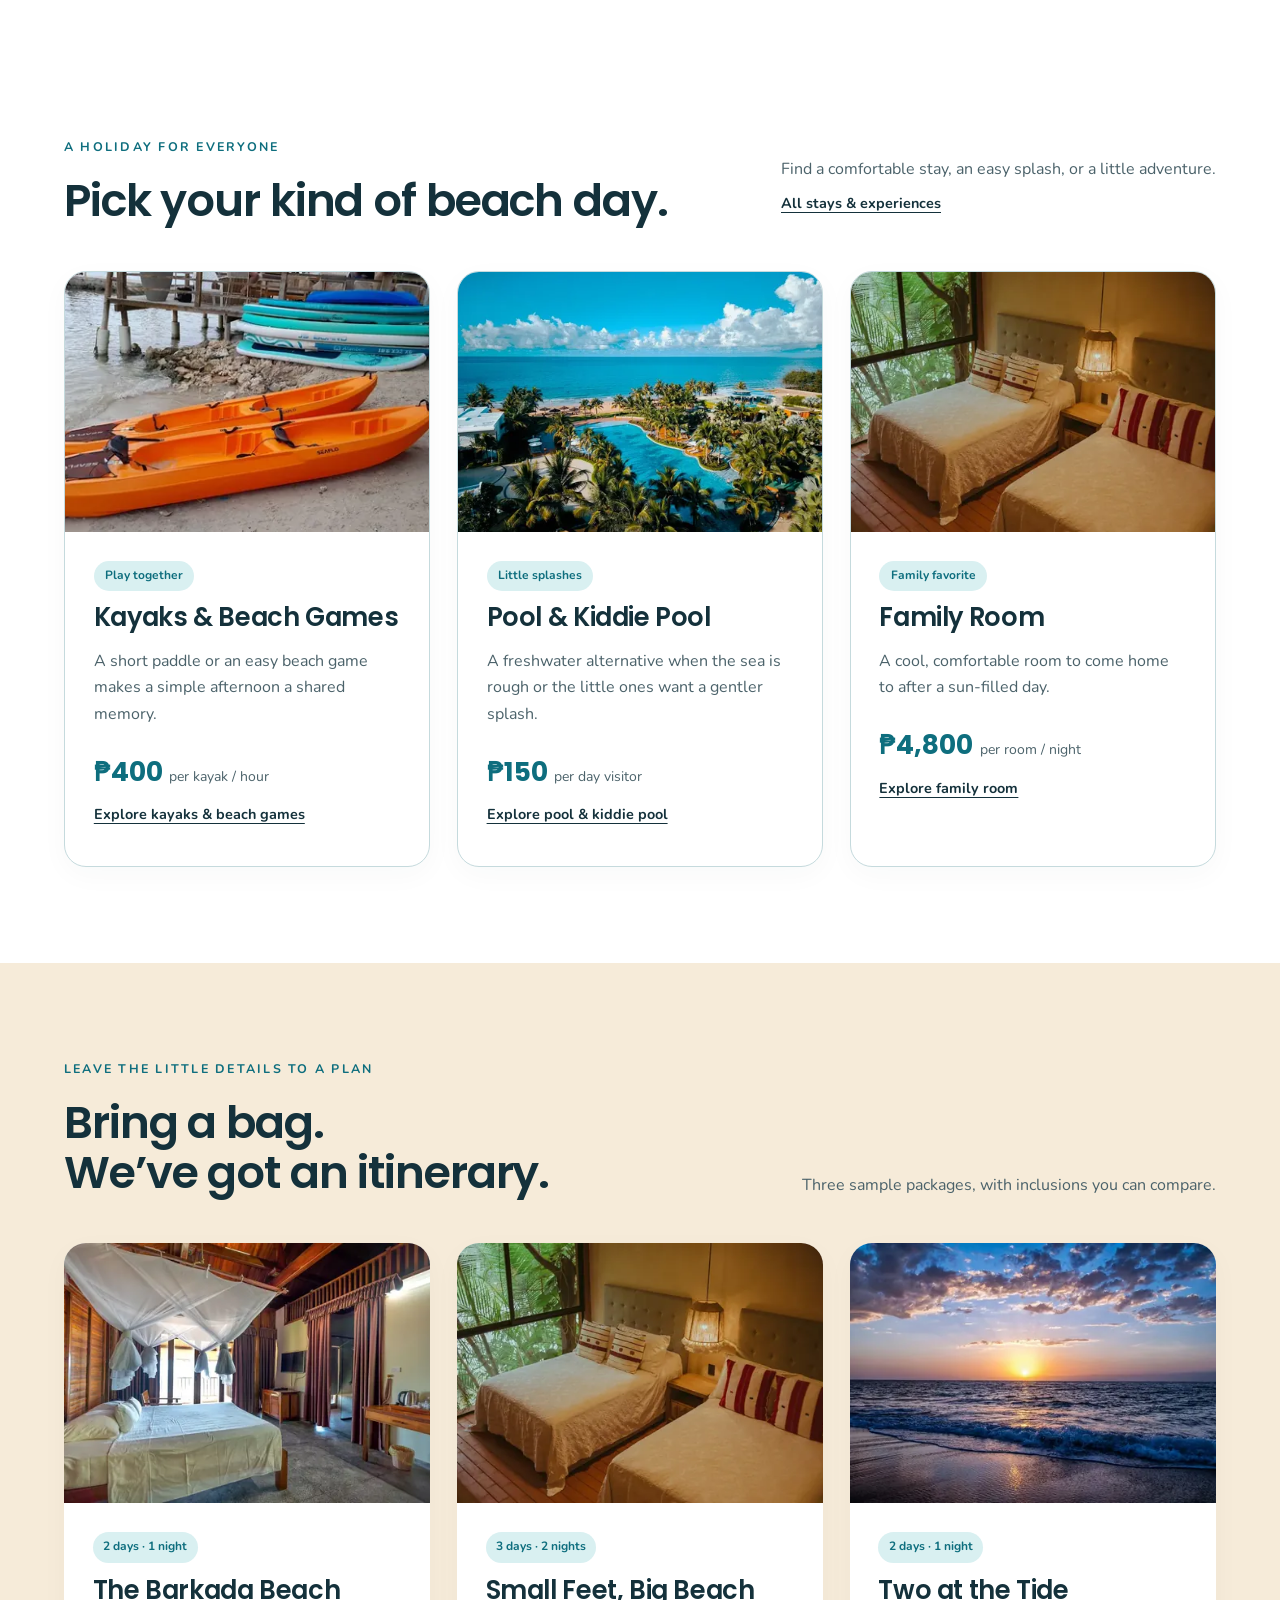
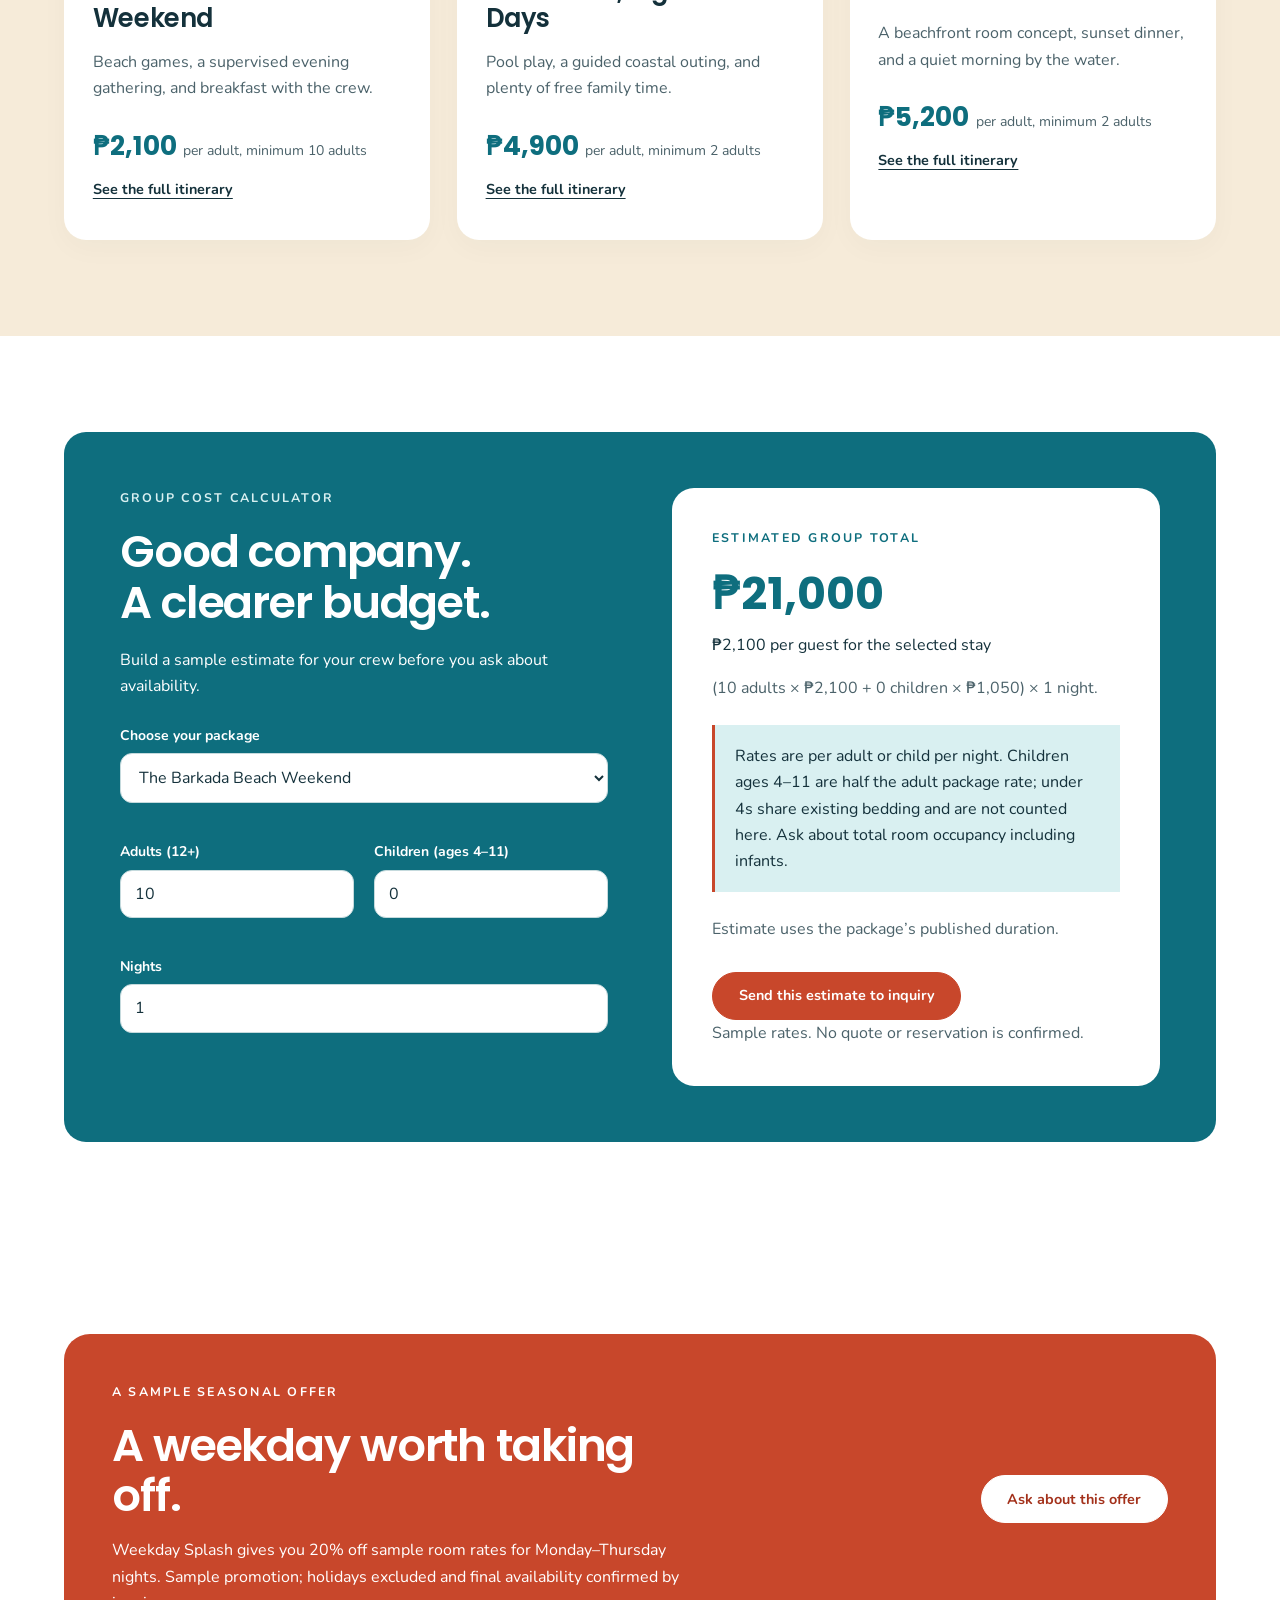
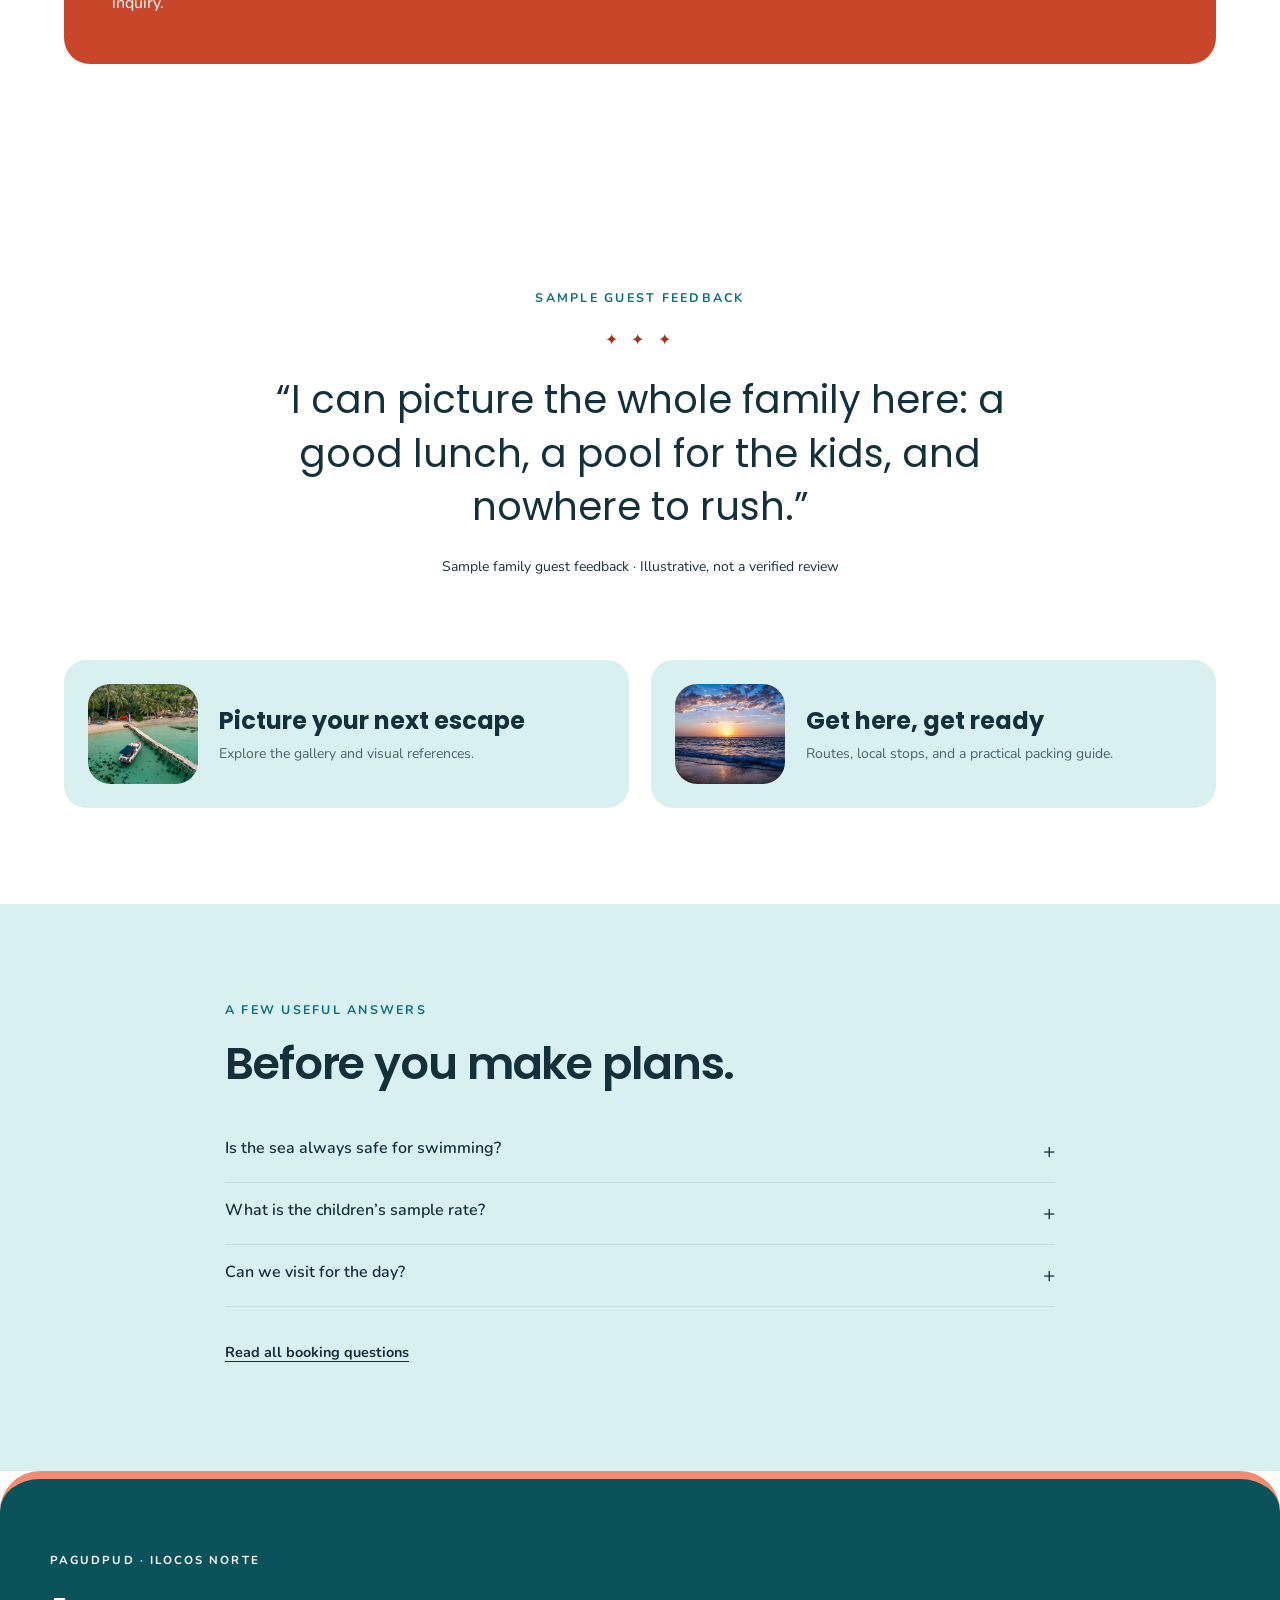
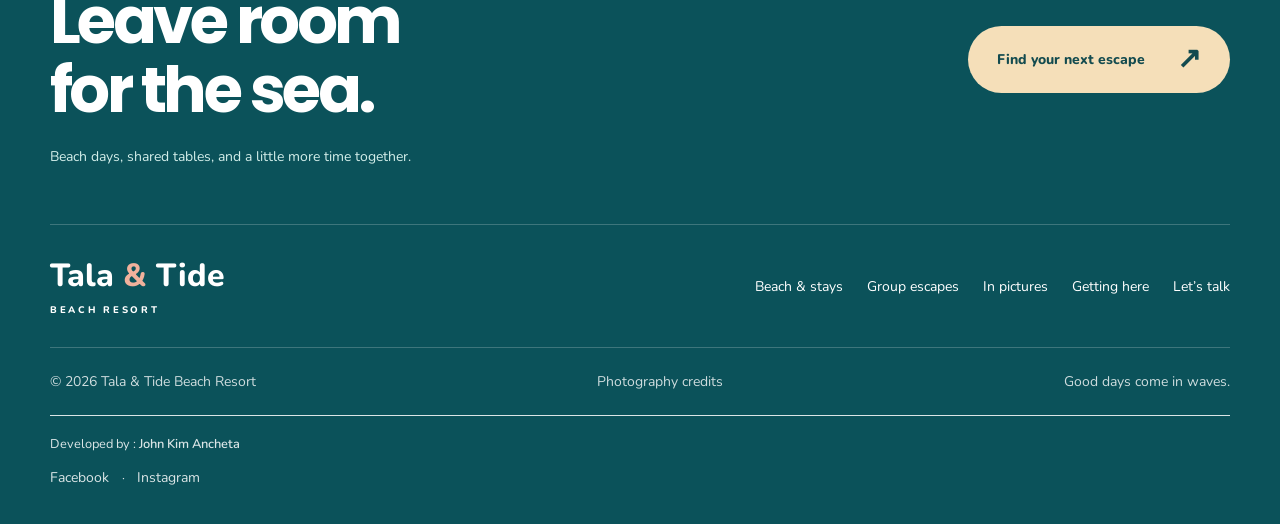
==== commit 1182e852: "Update developer social accounts and John Kim Ancheta credit" ====
--- a/index.html
+++ b/index.html
@@ -1 +1 @@
-<!DOCTYPE html><html lang="en"><head><meta charset="UTF-8"><meta name="viewport" content="width=device-width, initial-scale=1"><title>Tala &amp; Tide Beach Resort | Shared Escapes in Pagudpud</title><meta name="description" content="Meet Tala &amp; Tide Beach Resort, a fictional Pagudpud escape for families and friends. Explore beach stays, packages, a group calculator, and travel advice."><meta name="theme-color" content="#0E6E7E"><meta property="og:type" content="website"><meta property="og:title" content="Tala &amp; Tide Beach Resort | Shared Escapes in Pagudpud"><meta property="og:description" content="Meet Tala &amp; Tide Beach Resort, a fictional Pagudpud escape for families and friends. Explore beach stays, packages, a group calculator, and travel advice."><meta property="og:site_name" content="Tala &amp; Tide Beach Resort"><link rel="icon" type="image/svg+xml" href="data:image/svg+xml,%3Csvg%20xmlns%3D%22http%3A//www.w3.org/2000/svg%22%20viewBox%3D%220%200%2050%2050%22%3E%3Crect%20width%3D%2250%22%20height%3D%2250%22%20rx%3D%2212%22%20fill%3D%22%230E6E7E%22/%3E%3Cg%20transform%3D%22translate%283%203%29%20scale%28.88%29%22%20fill%3D%22none%22%20stroke%3D%22%23fff%22%20stroke-width%3D%222%22%3E%3Ccircle%20cx%3D%2225%22%20cy%3D%2219%22%20r%3D%228%22/%3E%3Cpath%20d%3D%22M25%203v4M10%208l3%203M40%208l-3%203M5%2019h5M40%2019h5M7%2035q9-8%2018%200t18%200M7%2043q9-8%2018%200t18%200%22/%3E%3C/g%3E%3C/svg%3E"><link rel="preload" href="fonts/nunito-latin.woff2" as="font" type="font/woff2" crossorigin><link rel="preload" href="fonts/poppins-600-latin.woff2" as="font" type="font/woff2" crossorigin><link rel="stylesheet" href="css/style.css"><script type="application/ld+json">{"@context": "https://schema.org", "@type": "Resort", "name": "Tala & Tide Beach Resort", "description": "Beach resort academic concept. Fictional property, rates, and contacts; no reservations or payments.", "address": {"@type": "PostalAddress", "addressLocality": "Pagudpud", "addressRegion": "Ilocos Norte", "addressCountry": "PH"}}</script><script defer src="js/form-config.js"></script><script defer src="js/site-data.js"></script><script defer src="js/main.js"></script></head><body class="coast"><a class="skip-link" href="#main">Skip to content</a><header class="site-header"><div class="header-inner "><a class="brand" href="index.html"><svg class="brand-mark" viewBox="0 0 50 50" fill="none" stroke="currentColor" stroke-width="1.6" stroke-linecap="round" stroke-linejoin="round" aria-hidden="true"><circle cx="25" cy="19" r="8"/><path d="M25 3v4M10 8l3 3M40 8l-3 3M5 19h5M40 19h5M7 35q9-8 18 0t18 0M7 43q9-8 18 0t18 0"/></svg><span class="brand-text"><strong>Tala &amp; Tide</strong><span>Beach resort</span></span><span class="sr-only">Home</span></a><button class="menu-toggle" aria-controls="site-nav" aria-expanded="false" aria-label="Open navigation"><svg viewBox="0 0 24 24" fill="none" stroke="currentColor" stroke-width="1.6" aria-hidden="true"><path d="M3 6h18M3 12h18M3 18h18"/></svg></button><nav class="site-nav" id="site-nav" aria-label="Main navigation"><span class="nav-mobile-brand">Tala &amp; Tide</span><button class="menu-close" aria-label="Close navigation">×</button><ul class="nav-list"><li><a  href="index.html" aria-current="page">Home</a></li><li><a  href="about.html" >About</a></li><li><a  href="stay.html" >Experiences</a></li><li><a  href="packages.html" >Packages</a></li><li><a  href="gallery.html" >Gallery</a></li><li><a  href="travel-info.html" >Travel Info</a></li><li><a class="nav-book" href="booking.html" >Book Now</a></li><li><a  href="contact.html" >Contact</a></li></ul></nav></div></header><main id="main"><section class="hero"><img class="hero-image" src="images/hero-shore.webp" srcset="images/hero-shore-480.webp 480w, images/hero-shore-640.webp 640w, images/hero-shore-960.webp 960w, images/hero-shore.webp 1800w" sizes="100vw" alt="Palm-lined beach with a wooden dock and boat on turquoise water" width="1800" height="1199" fetchpriority="high" decoding="async"><div class="hero-content wrap"><span class="eyebrow">Pagudpud · Ilocos Norte</span><h1>Find your people.<br>Meet the sea.</h1><p class="hero-intro">Big beach days, unhurried shore moments, and a table with room for your whole crew. Your next family escape or barkada weekend starts on the northern shore.</p><div class="actions"><a class="button " href="booking.html">Plan a beach break</a><a class="button light" href="packages.html">Explore packages</a></div></div><svg class="wave" viewBox="0 0 1440 100" preserveAspectRatio="none" aria-hidden="true"><path d="M0 35C280 130 430 0 720 45S1150 110 1440 35V100H0Z" fill="#fff"/></svg><span class="hero-note">Illustrative photography</span></section><div class="wrap availability-wrap"><form id="availability-form" class="availability" action="booking.html"><div><label for="quick-checkin">Arrival</label><input id="quick-checkin" name="checkin" type="date" required></div><div><label for="quick-checkout">Departure</label><input id="quick-checkout" name="checkout" type="date" required></div><div><label for="quick-guests">Adults</label><select id="quick-guests" name="adults"><option>2</option><option>4</option><option>6</option><option>8</option><option>10</option><option>12</option><option>15</option></select></div><button class="button" type="submit">Request availability</button><p id="availability-error" class="field-error" hidden>Choose an arrival from today onward and a departure after arrival.</p></form><p class="small muted" style="text-align:center;margin-top:1rem">Start an inquiry; no live availability or reservation is confirmed.</p></div><section class="section " id="discover"><div class="wrap intro-split"><div class="intro-photo reveal"><img class="" src="images/palm-beach.webp" srcset="images/palm-beach-480.webp 480w, images/palm-beach-640.webp 640w, images/palm-beach-960.webp 960w, images/palm-beach.webp 1100w" sizes="(max-width:767px) calc(100vw - 32px), (max-width:1023px) 50vw, 40vw" alt="Palm trees and sandy shoreline beneath a clear sky" width="1100" height="1467" loading="lazy" decoding="async"><p class="photo-caption">A visual reference for the fictional beach resort concept.</p></div><div class="intro-copy reveal"><span class="eyebrow">Meet your next good day</span><h2>Less planning.<br> More sandy feet.</h2><p class="muted">Make time for the things a screen can’t give you: a paddle with friends, lunch after a swim, and the last color of the day over the water. Tala & Tide is a fictional coastal escape built for being together.</p><div class="quick-facts"><div><strong>Beach stays</strong><span>Families & friends</span></div><div><strong>Day pass ₱350</strong><span>Sample rates</span></div><div><strong>Pagudpud</strong><span>Ilocos Norte</span></div></div><a class="text-link" href="about.html">Get to know Tala & Tide</a></div></div></section><section class="section"><div class="wrap"><div class="section-heading"><div><span class="eyebrow">A holiday for everyone</span><h2>Pick your kind of beach day.</h2></div><div><p class="muted">Find a comfortable stay, an easy splash, or a little adventure.</p><a class="text-link" href="stay.html">All stays & experiences</a></div></div><div class="card-grid"><article class="card reveal" data-offering="kayak-games"><img class="card-image" src="images/kayaks.webp" srcset="images/kayaks-480.webp 480w, images/kayaks-640.webp 640w, images/kayaks-960.webp 960w, images/kayaks.webp 1100w" sizes="(max-width:767px) calc(100vw - 32px), (max-width:1023px) 50vw, 40vw" alt="Orange kayaks and paddleboards resting on a sandy beach" width="1100" height="619" loading="lazy" decoding="async"><div class="card-body"><span class="card-tag">Play together</span><h3>Kayaks &amp; Beach Games</h3><p class="muted">A short paddle or an easy beach game makes a simple afternoon a shared memory.</p><div class="card-price"><strong>₱400</strong><span>per kayak / hour</span></div><a class="text-link" href="stay.html#kayak-games">Explore kayaks &amp; beach games</a></div></article><article class="card reveal" data-offering="pool-time"><img class="card-image" src="images/ocean-pool.webp" srcset="images/ocean-pool-480.webp 480w, images/ocean-pool-640.webp 640w, images/ocean-pool-960.webp 960w, images/ocean-pool.webp 1100w" sizes="(max-width:767px) calc(100vw - 32px), (max-width:1023px) 50vw, 40vw" alt="Tropical resort swimming pool beside the ocean and palm trees" width="1100" height="825" loading="lazy" decoding="async"><div class="card-body"><span class="card-tag">Little splashes</span><h3>Pool &amp; Kiddie Pool</h3><p class="muted">A freshwater alternative when the sea is rough or the little ones want a gentler splash.</p><div class="card-price"><strong>₱150</strong><span>per day visitor</span></div><a class="text-link" href="stay.html#pool-time">Explore pool &amp; kiddie pool</a></div></article><article class="card reveal" data-offering="family-room"><img class="card-image" src="images/room-twin.webp" srcset="images/room-twin-480.webp 480w, images/room-twin-640.webp 640w, images/room-twin-960.webp 960w, images/room-twin.webp 1100w" sizes="(max-width:767px) calc(100vw - 32px), (max-width:1023px) 50vw, 40vw" alt="Twin beds in a resort bedroom with a tropical window view" width="1100" height="734" loading="lazy" decoding="async"><div class="card-body"><span class="card-tag">Family favorite</span><h3>Family Room</h3><p class="muted">A cool, comfortable room to come home to after a sun-filled day.</p><div class="card-price"><strong>₱4,800</strong><span>per room / night</span></div><a class="text-link" href="stay.html#family-room">Explore family room</a></div></article></div></div></section><section class="section sand-section"><div class="wrap"><div class="section-heading"><div><span class="eyebrow">Leave the little details to a plan</span><h2>Bring a bag.<br>We’ve got an itinerary.</h2></div><div><p class="muted">Three sample packages, with inclusions you can compare.</p></div></div><div class="card-grid"><article class="card mini-package reveal"><img class="card-image" src="images/room-canopy.webp" srcset="images/room-canopy-480.webp 480w, images/room-canopy-640.webp 640w, images/room-canopy-960.webp 960w, images/room-canopy.webp 1100w" sizes="(max-width:767px) calc(100vw - 32px), (max-width:1023px) 50vw, 40vw" alt="Tropical bedroom with a canopy bed" width="1100" height="734" loading="lazy" decoding="async"><div class="card-body"><span class="card-tag">2 days · 1 night</span><h3>The Barkada Beach Weekend</h3><p class="muted">Beach games, a supervised evening gathering, and breakfast with the crew.</p><div class="card-price"><strong>₱2,100</strong><span>per adult, minimum 10 adults</span></div><a class="text-link" href="packages.html#barkada-weekend">See the full itinerary</a></div></article><article class="card mini-package reveal"><img class="card-image" src="images/room-twin.webp" srcset="images/room-twin-480.webp 480w, images/room-twin-640.webp 640w, images/room-twin-960.webp 960w, images/room-twin.webp 1100w" sizes="(max-width:767px) calc(100vw - 32px), (max-width:1023px) 50vw, 40vw" alt="Twin beds in a resort bedroom with a tropical window view" width="1100" height="734" loading="lazy" decoding="async"><div class="card-body"><span class="card-tag">3 days · 2 nights</span><h3>Small Feet, Big Beach Days</h3><p class="muted">Pool play, a guided coastal outing, and plenty of free family time.</p><div class="card-price"><strong>₱4,900</strong><span>per adult, minimum 2 adults</span></div><a class="text-link" href="packages.html#family-fun">See the full itinerary</a></div></article><article class="card mini-package reveal"><img class="card-image" src="images/sunset.webp" srcset="images/sunset-480.webp 480w, images/sunset-640.webp 640w, images/sunset-960.webp 960w, images/sunset.webp 1100w" sizes="(max-width:767px) calc(100vw - 32px), (max-width:1023px) 50vw, 40vw" alt="Warm sunset colors over gentle ocean waves" width="1100" height="731" loading="lazy" decoding="async"><div class="card-body"><span class="card-tag">2 days · 1 night</span><h3>Two at the Tide</h3><p class="muted">A beachfront room concept, sunset dinner, and a quiet morning by the water.</p><div class="card-price"><strong>₱5,200</strong><span>per adult, minimum 2 adults</span></div><a class="text-link" href="packages.html#sunset-escape">See the full itinerary</a></div></article></div></div></section><section class="section"><div class="wrap"><div class="planner reveal" id="estimate"><div><span class="eyebrow">Group cost calculator</span><h2>Good company.<br>A clearer budget.</h2><p>Build a sample estimate for your crew before you ask about availability.</p><div id="group-calculator" class="form-grid" style="margin-top:1.5rem"><div class="field full"><label for="calc-package">Choose your package</label><select id="calc-package"><option value="barkada-weekend">The Barkada Beach Weekend</option><option value="family-fun">Small Feet, Big Beach Days</option><option value="sunset-escape">Two at the Tide</option></select></div><div class="field"><label for="calc-adults">Adults (12+)</label><input id="calc-adults" type="number" min="1" max="30" value="10"></div><div class="field"><label for="calc-children">Children (ages 4–11)</label><input id="calc-children" type="number" min="0" max="20" value="0"></div><div class="field full"><label for="calc-nights">Nights</label><input id="calc-nights" type="number" min="1" max="14" value="1"></div></div><p class="planner-error" id="calc-error" role="status"></p></div><div class="planner-result" aria-live="polite"><span class="eyebrow">Estimated group total</span><strong class="result-number" id="calc-total">₱21,000</strong><p id="calc-per-head">₱2,100 per guest for the selected stay</p><p id="calc-breakdown" class="small muted"></p><div class="notice">Rates are per adult or child per night. Children ages 4–11 are half the adult package rate; under 4s share existing bedding and are not counted here. Ask about total room occupancy including infants.</div><p id="calc-duration-note" class="small muted"></p><div class="actions"><a class="button" id="calc-result-link" href="booking.html?item=barkada-weekend&amp;adults=10">Send this estimate to inquiry</a></div><p class="small muted">Sample rates. No quote or reservation is confirmed.</p></div></div></div></section><section class="section"><div class="wrap"><div class="promo reveal"><div><span class="eyebrow">A sample seasonal offer</span><h2>A weekday worth taking off.</h2><p>Weekday Splash gives you 20% off sample room rates for Monday–Thursday nights. Sample promotion; holidays excluded and final availability confirmed by inquiry.</p></div><a class="button " href="booking.html">Ask about this offer</a></div></div></section><section class="section"><div class="wrap"><div class="review reveal"><span class="eyebrow">Sample guest feedback</span><span class="stars" aria-hidden="true">✦ ✦ ✦</span><blockquote>“I can picture the whole family here: a good lunch, a pool for the kids, and nowhere to rush.”</blockquote><cite>Sample family guest feedback · Illustrative, not a verified review</cite></div><div class="teaser-grid"><a class="teaser" href="gallery.html"><img class="" src="images/hero-shore.webp" srcset="images/hero-shore-480.webp 480w, images/hero-shore-640.webp 640w, images/hero-shore-960.webp 960w, images/hero-shore.webp 1800w" sizes="(max-width:767px) calc(100vw - 32px), (max-width:1023px) 50vw, 40vw" alt="Palm-lined beach with a wooden dock and boat on turquoise water" width="1800" height="1199" loading="lazy" decoding="async"><div><strong>Picture your next escape</strong><span>Explore the gallery and visual references.</span></div></a><a class="teaser" href="travel-info.html"><img class="" src="images/sunset.webp" srcset="images/sunset-480.webp 480w, images/sunset-640.webp 640w, images/sunset-960.webp 960w, images/sunset.webp 1100w" sizes="(max-width:767px) calc(100vw - 32px), (max-width:1023px) 50vw, 40vw" alt="Warm sunset colors over gentle ocean waves" width="1100" height="731" loading="lazy" decoding="async"><div><strong>Get here, get ready</strong><span>Routes, local stops, and a practical packing guide.</span></div></a></div></div></section><section class="section panel-section"><div class="wrap"><div class="faq"><span class="eyebrow">A few useful answers</span><h2>Before you make plans.</h2><details><summary>Is the sea always safe for swimming?</summary><p>No. Sea conditions can change quickly. Follow guides and flags, stay in designated areas, and choose the pool if swimming is not advised.</p></details><details><summary>What is the children’s sample rate?</summary><p>For package calculator estimates, ages 4–11 are half the adult package rate; under 4s are not counted and share existing bedding. The final room capacity and price need confirmation.</p></details><details><summary>Can we visit for the day?</summary><p>Yes. The Beach Day Pass covers stated access and shared seating. Private cottages are a separate option.</p></details><p class="faq-footer"><a class="text-link" href="booking.html#faq">Read all booking questions</a></p></div></div></section></main><footer class="site-footer footer-redesign tide-footer"><div class="footer-shell"><div class="tide-invitation"><div><p class="footer-label">Pagudpud · Ilocos Norte</p><h2>Leave room<br>for the sea.</h2><p>Beach days, shared tables, and a little more time together.</p></div><a class="tide-cta" href="packages.html">Find your next escape <span aria-hidden="true">↗</span></a></div><div class="tide-dock"><a class="tide-wordmark" href="index.html">Tala <span>&amp;</span> Tide<small>BEACH RESORT</small></a><nav class="footer-nav" aria-label="Footer navigation"><a href="stay.html">Beach &amp; stays</a><a href="packages.html">Group escapes</a><a href="gallery.html">In pictures</a><a href="travel-info.html">Getting here</a><a href="contact.html">Let’s talk</a></nav></div><div class="footer-end footer-fine"><p>© 2026 Tala &amp; Tide Beach Resort</p><a href="gallery.html#photo-credits">Photography credits</a><p>Good days come in waves.</p></div><div class="developer-credit"><p>Developed by : <strong>John Dos Ancheta</strong></p></div></div></footer></body></html>+<!DOCTYPE html><html lang="en"><head><meta charset="UTF-8"><meta name="viewport" content="width=device-width, initial-scale=1"><title>Tala &amp; Tide Beach Resort | Shared Escapes in Pagudpud</title><meta name="description" content="Meet Tala &amp; Tide Beach Resort, a fictional Pagudpud escape for families and friends. Explore beach stays, packages, a group calculator, and travel advice."><meta name="theme-color" content="#0E6E7E"><meta property="og:type" content="website"><meta property="og:title" content="Tala &amp; Tide Beach Resort | Shared Escapes in Pagudpud"><meta property="og:description" content="Meet Tala &amp; Tide Beach Resort, a fictional Pagudpud escape for families and friends. Explore beach stays, packages, a group calculator, and travel advice."><meta property="og:site_name" content="Tala &amp; Tide Beach Resort"><link rel="icon" type="image/svg+xml" href="data:image/svg+xml,%3Csvg%20xmlns%3D%22http%3A//www.w3.org/2000/svg%22%20viewBox%3D%220%200%2050%2050%22%3E%3Crect%20width%3D%2250%22%20height%3D%2250%22%20rx%3D%2212%22%20fill%3D%22%230E6E7E%22/%3E%3Cg%20transform%3D%22translate%283%203%29%20scale%28.88%29%22%20fill%3D%22none%22%20stroke%3D%22%23fff%22%20stroke-width%3D%222%22%3E%3Ccircle%20cx%3D%2225%22%20cy%3D%2219%22%20r%3D%228%22/%3E%3Cpath%20d%3D%22M25%203v4M10%208l3%203M40%208l-3%203M5%2019h5M40%2019h5M7%2035q9-8%2018%200t18%200M7%2043q9-8%2018%200t18%200%22/%3E%3C/g%3E%3C/svg%3E"><link rel="preload" href="fonts/nunito-latin.woff2" as="font" type="font/woff2" crossorigin><link rel="preload" href="fonts/poppins-600-latin.woff2" as="font" type="font/woff2" crossorigin><link rel="stylesheet" href="css/style.css"><script type="application/ld+json">{"@context": "https://schema.org", "@type": "Resort", "name": "Tala & Tide Beach Resort", "description": "Beach resort academic concept. Fictional property, rates, and contacts; no reservations or payments.", "address": {"@type": "PostalAddress", "addressLocality": "Pagudpud", "addressRegion": "Ilocos Norte", "addressCountry": "PH"}}</script><script defer src="js/form-config.js"></script><script defer src="js/site-data.js"></script><script defer src="js/main.js"></script></head><body class="coast"><a class="skip-link" href="#main">Skip to content</a><header class="site-header"><div class="header-inner "><a class="brand" href="index.html"><svg class="brand-mark" viewBox="0 0 50 50" fill="none" stroke="currentColor" stroke-width="1.6" stroke-linecap="round" stroke-linejoin="round" aria-hidden="true"><circle cx="25" cy="19" r="8"/><path d="M25 3v4M10 8l3 3M40 8l-3 3M5 19h5M40 19h5M7 35q9-8 18 0t18 0M7 43q9-8 18 0t18 0"/></svg><span class="brand-text"><strong>Tala &amp; Tide</strong><span>Beach resort</span></span><span class="sr-only">Home</span></a><button class="menu-toggle" aria-controls="site-nav" aria-expanded="false" aria-label="Open navigation"><svg viewBox="0 0 24 24" fill="none" stroke="currentColor" stroke-width="1.6" aria-hidden="true"><path d="M3 6h18M3 12h18M3 18h18"/></svg></button><nav class="site-nav" id="site-nav" aria-label="Main navigation"><span class="nav-mobile-brand">Tala &amp; Tide</span><button class="menu-close" aria-label="Close navigation">×</button><ul class="nav-list"><li><a  href="index.html" aria-current="page">Home</a></li><li><a  href="about.html" >About</a></li><li><a  href="stay.html" >Experiences</a></li><li><a  href="packages.html" >Packages</a></li><li><a  href="gallery.html" >Gallery</a></li><li><a  href="travel-info.html" >Travel Info</a></li><li><a class="nav-book" href="booking.html" >Book Now</a></li><li><a  href="contact.html" >Contact</a></li></ul></nav></div></header><main id="main"><section class="hero"><img class="hero-image" src="images/hero-shore.webp" srcset="images/hero-shore-480.webp 480w, images/hero-shore-640.webp 640w, images/hero-shore-960.webp 960w, images/hero-shore.webp 1800w" sizes="100vw" alt="Palm-lined beach with a wooden dock and boat on turquoise water" width="1800" height="1199" fetchpriority="high" decoding="async"><div class="hero-content wrap"><span class="eyebrow">Pagudpud · Ilocos Norte</span><h1>Find your people.<br>Meet the sea.</h1><p class="hero-intro">Big beach days, unhurried shore moments, and a table with room for your whole crew. Your next family escape or barkada weekend starts on the northern shore.</p><div class="actions"><a class="button " href="booking.html">Plan a beach break</a><a class="button light" href="packages.html">Explore packages</a></div></div><svg class="wave" viewBox="0 0 1440 100" preserveAspectRatio="none" aria-hidden="true"><path d="M0 35C280 130 430 0 720 45S1150 110 1440 35V100H0Z" fill="#fff"/></svg><span class="hero-note">Illustrative photography</span></section><div class="wrap availability-wrap"><form id="availability-form" class="availability" action="booking.html"><div><label for="quick-checkin">Arrival</label><input id="quick-checkin" name="checkin" type="date" required></div><div><label for="quick-checkout">Departure</label><input id="quick-checkout" name="checkout" type="date" required></div><div><label for="quick-guests">Adults</label><select id="quick-guests" name="adults"><option>2</option><option>4</option><option>6</option><option>8</option><option>10</option><option>12</option><option>15</option></select></div><button class="button" type="submit">Request availability</button><p id="availability-error" class="field-error" hidden>Choose an arrival from today onward and a departure after arrival.</p></form><p class="small muted" style="text-align:center;margin-top:1rem">Start an inquiry; no live availability or reservation is confirmed.</p></div><section class="section " id="discover"><div class="wrap intro-split"><div class="intro-photo reveal"><img class="" src="images/palm-beach.webp" srcset="images/palm-beach-480.webp 480w, images/palm-beach-640.webp 640w, images/palm-beach-960.webp 960w, images/palm-beach.webp 1100w" sizes="(max-width:767px) calc(100vw - 32px), (max-width:1023px) 50vw, 40vw" alt="Palm trees and sandy shoreline beneath a clear sky" width="1100" height="1467" loading="lazy" decoding="async"><p class="photo-caption">A visual reference for the fictional beach resort concept.</p></div><div class="intro-copy reveal"><span class="eyebrow">Meet your next good day</span><h2>Less planning.<br> More sandy feet.</h2><p class="muted">Make time for the things a screen can’t give you: a paddle with friends, lunch after a swim, and the last color of the day over the water. Tala & Tide is a fictional coastal escape built for being together.</p><div class="quick-facts"><div><strong>Beach stays</strong><span>Families & friends</span></div><div><strong>Day pass ₱350</strong><span>Sample rates</span></div><div><strong>Pagudpud</strong><span>Ilocos Norte</span></div></div><a class="text-link" href="about.html">Get to know Tala & Tide</a></div></div></section><section class="section"><div class="wrap"><div class="section-heading"><div><span class="eyebrow">A holiday for everyone</span><h2>Pick your kind of beach day.</h2></div><div><p class="muted">Find a comfortable stay, an easy splash, or a little adventure.</p><a class="text-link" href="stay.html">All stays & experiences</a></div></div><div class="card-grid"><article class="card reveal" data-offering="kayak-games"><img class="card-image" src="images/kayaks.webp" srcset="images/kayaks-480.webp 480w, images/kayaks-640.webp 640w, images/kayaks-960.webp 960w, images/kayaks.webp 1100w" sizes="(max-width:767px) calc(100vw - 32px), (max-width:1023px) 50vw, 40vw" alt="Orange kayaks and paddleboards resting on a sandy beach" width="1100" height="619" loading="lazy" decoding="async"><div class="card-body"><span class="card-tag">Play together</span><h3>Kayaks &amp; Beach Games</h3><p class="muted">A short paddle or an easy beach game makes a simple afternoon a shared memory.</p><div class="card-price"><strong>₱400</strong><span>per kayak / hour</span></div><a class="text-link" href="stay.html#kayak-games">Explore kayaks &amp; beach games</a></div></article><article class="card reveal" data-offering="pool-time"><img class="card-image" src="images/ocean-pool.webp" srcset="images/ocean-pool-480.webp 480w, images/ocean-pool-640.webp 640w, images/ocean-pool-960.webp 960w, images/ocean-pool.webp 1100w" sizes="(max-width:767px) calc(100vw - 32px), (max-width:1023px) 50vw, 40vw" alt="Tropical resort swimming pool beside the ocean and palm trees" width="1100" height="825" loading="lazy" decoding="async"><div class="card-body"><span class="card-tag">Little splashes</span><h3>Pool &amp; Kiddie Pool</h3><p class="muted">A freshwater alternative when the sea is rough or the little ones want a gentler splash.</p><div class="card-price"><strong>₱150</strong><span>per day visitor</span></div><a class="text-link" href="stay.html#pool-time">Explore pool &amp; kiddie pool</a></div></article><article class="card reveal" data-offering="family-room"><img class="card-image" src="images/room-twin.webp" srcset="images/room-twin-480.webp 480w, images/room-twin-640.webp 640w, images/room-twin-960.webp 960w, images/room-twin.webp 1100w" sizes="(max-width:767px) calc(100vw - 32px), (max-width:1023px) 50vw, 40vw" alt="Twin beds in a resort bedroom with a tropical window view" width="1100" height="734" loading="lazy" decoding="async"><div class="card-body"><span class="card-tag">Family favorite</span><h3>Family Room</h3><p class="muted">A cool, comfortable room to come home to after a sun-filled day.</p><div class="card-price"><strong>₱4,800</strong><span>per room / night</span></div><a class="text-link" href="stay.html#family-room">Explore family room</a></div></article></div></div></section><section class="section sand-section"><div class="wrap"><div class="section-heading"><div><span class="eyebrow">Leave the little details to a plan</span><h2>Bring a bag.<br>We’ve got an itinerary.</h2></div><div><p class="muted">Three sample packages, with inclusions you can compare.</p></div></div><div class="card-grid"><article class="card mini-package reveal"><img class="card-image" src="images/room-canopy.webp" srcset="images/room-canopy-480.webp 480w, images/room-canopy-640.webp 640w, images/room-canopy-960.webp 960w, images/room-canopy.webp 1100w" sizes="(max-width:767px) calc(100vw - 32px), (max-width:1023px) 50vw, 40vw" alt="Tropical bedroom with a canopy bed" width="1100" height="734" loading="lazy" decoding="async"><div class="card-body"><span class="card-tag">2 days · 1 night</span><h3>The Barkada Beach Weekend</h3><p class="muted">Beach games, a supervised evening gathering, and breakfast with the crew.</p><div class="card-price"><strong>₱2,100</strong><span>per adult, minimum 10 adults</span></div><a class="text-link" href="packages.html#barkada-weekend">See the full itinerary</a></div></article><article class="card mini-package reveal"><img class="card-image" src="images/room-twin.webp" srcset="images/room-twin-480.webp 480w, images/room-twin-640.webp 640w, images/room-twin-960.webp 960w, images/room-twin.webp 1100w" sizes="(max-width:767px) calc(100vw - 32px), (max-width:1023px) 50vw, 40vw" alt="Twin beds in a resort bedroom with a tropical window view" width="1100" height="734" loading="lazy" decoding="async"><div class="card-body"><span class="card-tag">3 days · 2 nights</span><h3>Small Feet, Big Beach Days</h3><p class="muted">Pool play, a guided coastal outing, and plenty of free family time.</p><div class="card-price"><strong>₱4,900</strong><span>per adult, minimum 2 adults</span></div><a class="text-link" href="packages.html#family-fun">See the full itinerary</a></div></article><article class="card mini-package reveal"><img class="card-image" src="images/sunset.webp" srcset="images/sunset-480.webp 480w, images/sunset-640.webp 640w, images/sunset-960.webp 960w, images/sunset.webp 1100w" sizes="(max-width:767px) calc(100vw - 32px), (max-width:1023px) 50vw, 40vw" alt="Warm sunset colors over gentle ocean waves" width="1100" height="731" loading="lazy" decoding="async"><div class="card-body"><span class="card-tag">2 days · 1 night</span><h3>Two at the Tide</h3><p class="muted">A beachfront room concept, sunset dinner, and a quiet morning by the water.</p><div class="card-price"><strong>₱5,200</strong><span>per adult, minimum 2 adults</span></div><a class="text-link" href="packages.html#sunset-escape">See the full itinerary</a></div></article></div></div></section><section class="section"><div class="wrap"><div class="planner reveal" id="estimate"><div><span class="eyebrow">Group cost calculator</span><h2>Good company.<br>A clearer budget.</h2><p>Build a sample estimate for your crew before you ask about availability.</p><div id="group-calculator" class="form-grid" style="margin-top:1.5rem"><div class="field full"><label for="calc-package">Choose your package</label><select id="calc-package"><option value="barkada-weekend">The Barkada Beach Weekend</option><option value="family-fun">Small Feet, Big Beach Days</option><option value="sunset-escape">Two at the Tide</option></select></div><div class="field"><label for="calc-adults">Adults (12+)</label><input id="calc-adults" type="number" min="1" max="30" value="10"></div><div class="field"><label for="calc-children">Children (ages 4–11)</label><input id="calc-children" type="number" min="0" max="20" value="0"></div><div class="field full"><label for="calc-nights">Nights</label><input id="calc-nights" type="number" min="1" max="14" value="1"></div></div><p class="planner-error" id="calc-error" role="status"></p></div><div class="planner-result" aria-live="polite"><span class="eyebrow">Estimated group total</span><strong class="result-number" id="calc-total">₱21,000</strong><p id="calc-per-head">₱2,100 per guest for the selected stay</p><p id="calc-breakdown" class="small muted"></p><div class="notice">Rates are per adult or child per night. Children ages 4–11 are half the adult package rate; under 4s share existing bedding and are not counted here. Ask about total room occupancy including infants.</div><p id="calc-duration-note" class="small muted"></p><div class="actions"><a class="button" id="calc-result-link" href="booking.html?item=barkada-weekend&amp;adults=10">Send this estimate to inquiry</a></div><p class="small muted">Sample rates. No quote or reservation is confirmed.</p></div></div></div></section><section class="section"><div class="wrap"><div class="promo reveal"><div><span class="eyebrow">A sample seasonal offer</span><h2>A weekday worth taking off.</h2><p>Weekday Splash gives you 20% off sample room rates for Monday–Thursday nights. Sample promotion; holidays excluded and final availability confirmed by inquiry.</p></div><a class="button " href="booking.html">Ask about this offer</a></div></div></section><section class="section"><div class="wrap"><div class="review reveal"><span class="eyebrow">Sample guest feedback</span><span class="stars" aria-hidden="true">✦ ✦ ✦</span><blockquote>“I can picture the whole family here: a good lunch, a pool for the kids, and nowhere to rush.”</blockquote><cite>Sample family guest feedback · Illustrative, not a verified review</cite></div><div class="teaser-grid"><a class="teaser" href="gallery.html"><img class="" src="images/hero-shore.webp" srcset="images/hero-shore-480.webp 480w, images/hero-shore-640.webp 640w, images/hero-shore-960.webp 960w, images/hero-shore.webp 1800w" sizes="(max-width:767px) calc(100vw - 32px), (max-width:1023px) 50vw, 40vw" alt="Palm-lined beach with a wooden dock and boat on turquoise water" width="1800" height="1199" loading="lazy" decoding="async"><div><strong>Picture your next escape</strong><span>Explore the gallery and visual references.</span></div></a><a class="teaser" href="travel-info.html"><img class="" src="images/sunset.webp" srcset="images/sunset-480.webp 480w, images/sunset-640.webp 640w, images/sunset-960.webp 960w, images/sunset.webp 1100w" sizes="(max-width:767px) calc(100vw - 32px), (max-width:1023px) 50vw, 40vw" alt="Warm sunset colors over gentle ocean waves" width="1100" height="731" loading="lazy" decoding="async"><div><strong>Get here, get ready</strong><span>Routes, local stops, and a practical packing guide.</span></div></a></div></div></section><section class="section panel-section"><div class="wrap"><div class="faq"><span class="eyebrow">A few useful answers</span><h2>Before you make plans.</h2><details><summary>Is the sea always safe for swimming?</summary><p>No. Sea conditions can change quickly. Follow guides and flags, stay in designated areas, and choose the pool if swimming is not advised.</p></details><details><summary>What is the children’s sample rate?</summary><p>For package calculator estimates, ages 4–11 are half the adult package rate; under 4s are not counted and share existing bedding. The final room capacity and price need confirmation.</p></details><details><summary>Can we visit for the day?</summary><p>Yes. The Beach Day Pass covers stated access and shared seating. Private cottages are a separate option.</p></details><p class="faq-footer"><a class="text-link" href="booking.html#faq">Read all booking questions</a></p></div></div></section></main><footer class="site-footer footer-redesign tide-footer"><div class="footer-shell"><div class="tide-invitation"><div><p class="footer-label">Pagudpud · Ilocos Norte</p><h2>Leave room<br>for the sea.</h2><p>Beach days, shared tables, and a little more time together.</p></div><a class="tide-cta" href="packages.html">Find your next escape <span aria-hidden="true">↗</span></a></div><div class="tide-dock"><a class="tide-wordmark" href="index.html">Tala <span>&amp;</span> Tide<small>BEACH RESORT</small></a><nav class="footer-nav" aria-label="Footer navigation"><a href="stay.html">Beach &amp; stays</a><a href="packages.html">Group escapes</a><a href="gallery.html">In pictures</a><a href="travel-info.html">Getting here</a><a href="contact.html">Let’s talk</a></nav></div><div class="footer-end footer-fine"><p>© 2026 Tala &amp; Tide Beach Resort</p><a href="gallery.html#photo-credits">Photography credits</a><p>Good days come in waves.</p></div><div class="developer-credit"><p>Developed by : <strong>John Kim Ancheta</strong></p><p class="developer-socials"><a href="https://www.facebook.com/johnkim.ancheta" target="_blank" rel="noopener noreferrer">Facebook</a><span aria-hidden="true"> · </span><a href="https://www.instagram.com/dossk8r?stkn=bTA5NGx3dW9jeGo2" target="_blank" rel="noopener noreferrer">Instagram</a></p></div></div></footer></body></html>
--- a/css/style.css
+++ b/css/style.css
@@ -179,3 +179,5 @@
 .footer-redesign .developer-credit strong{font-weight:600}
 .footer-redesign .developer-credit .developer-strand{display:block}
 .aurelia-footer .developer-credit{text-align:center}
+
+.footer-redesign .developer-socials{margin-top:.5rem}.footer-redesign .developer-socials a{display:inline-flex;align-items:center;min-height:44px}.footer-redesign .developer-socials span{margin:0 .6rem}
